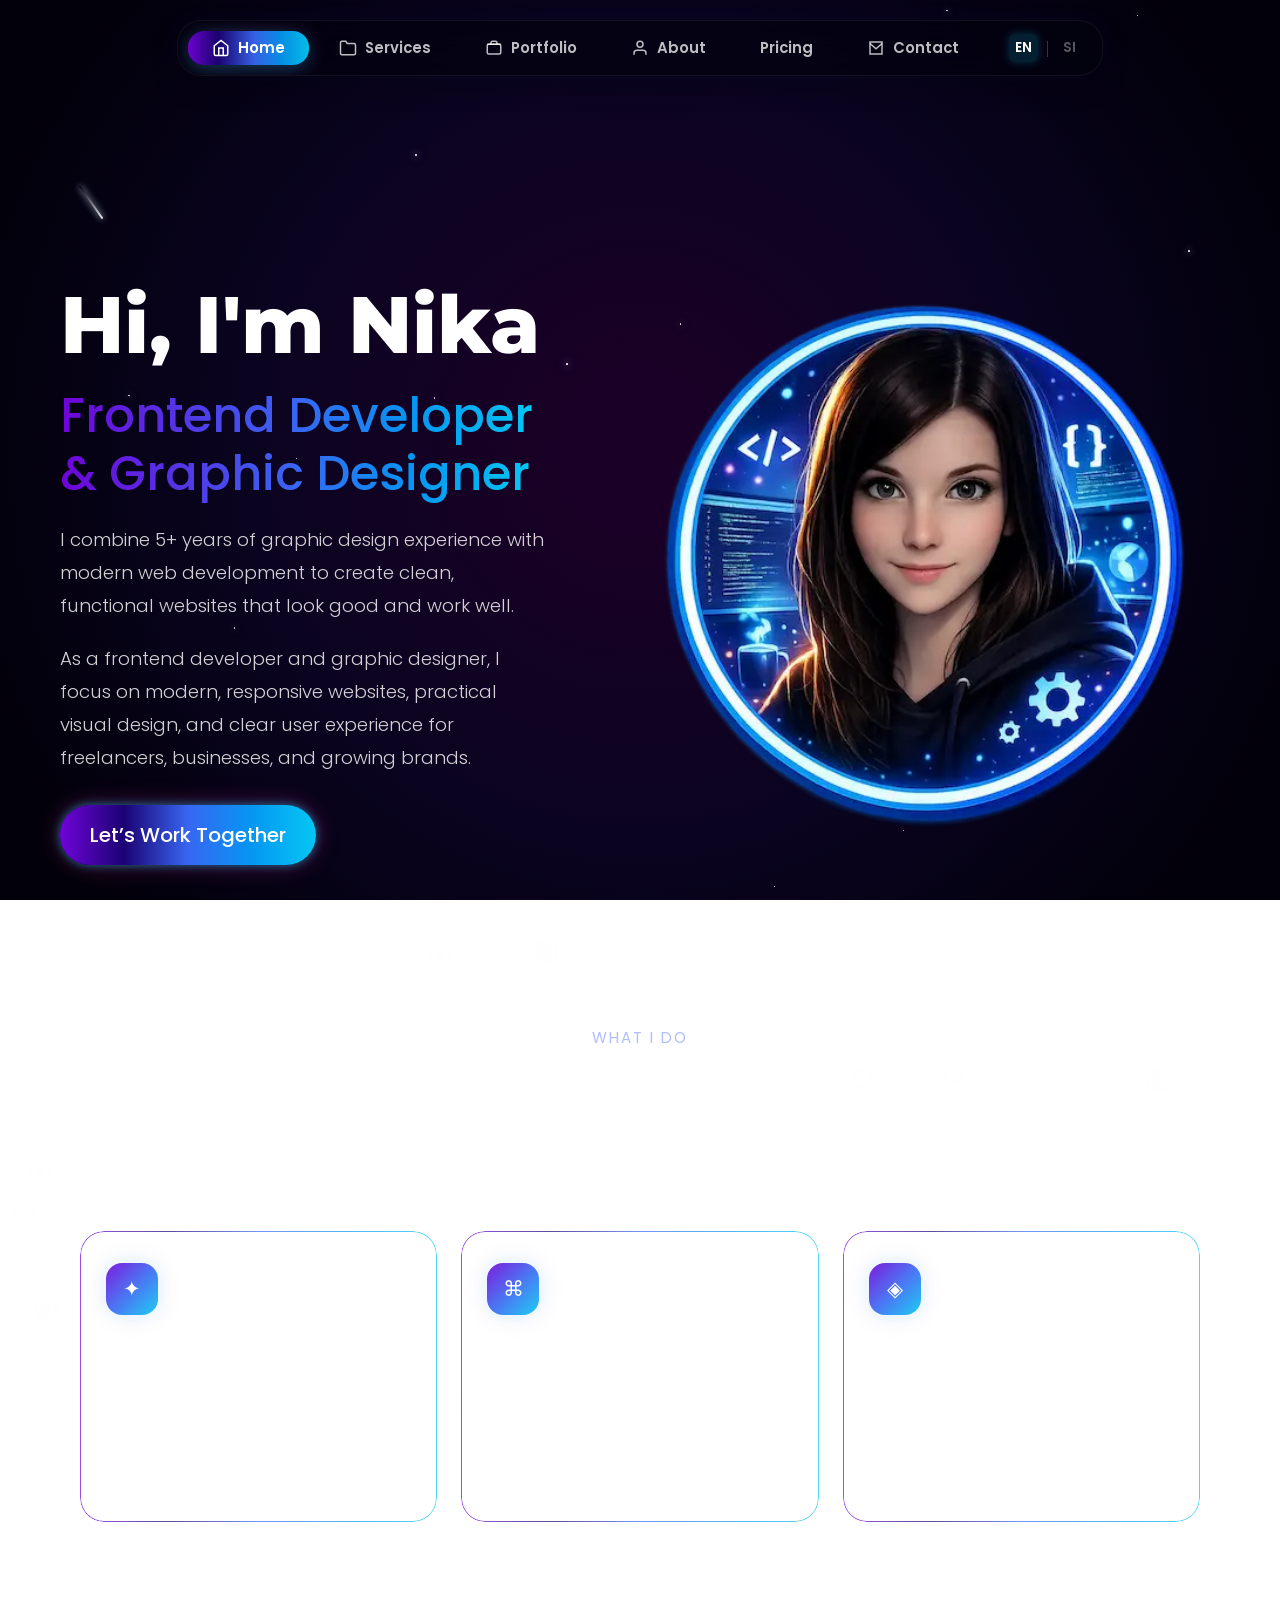
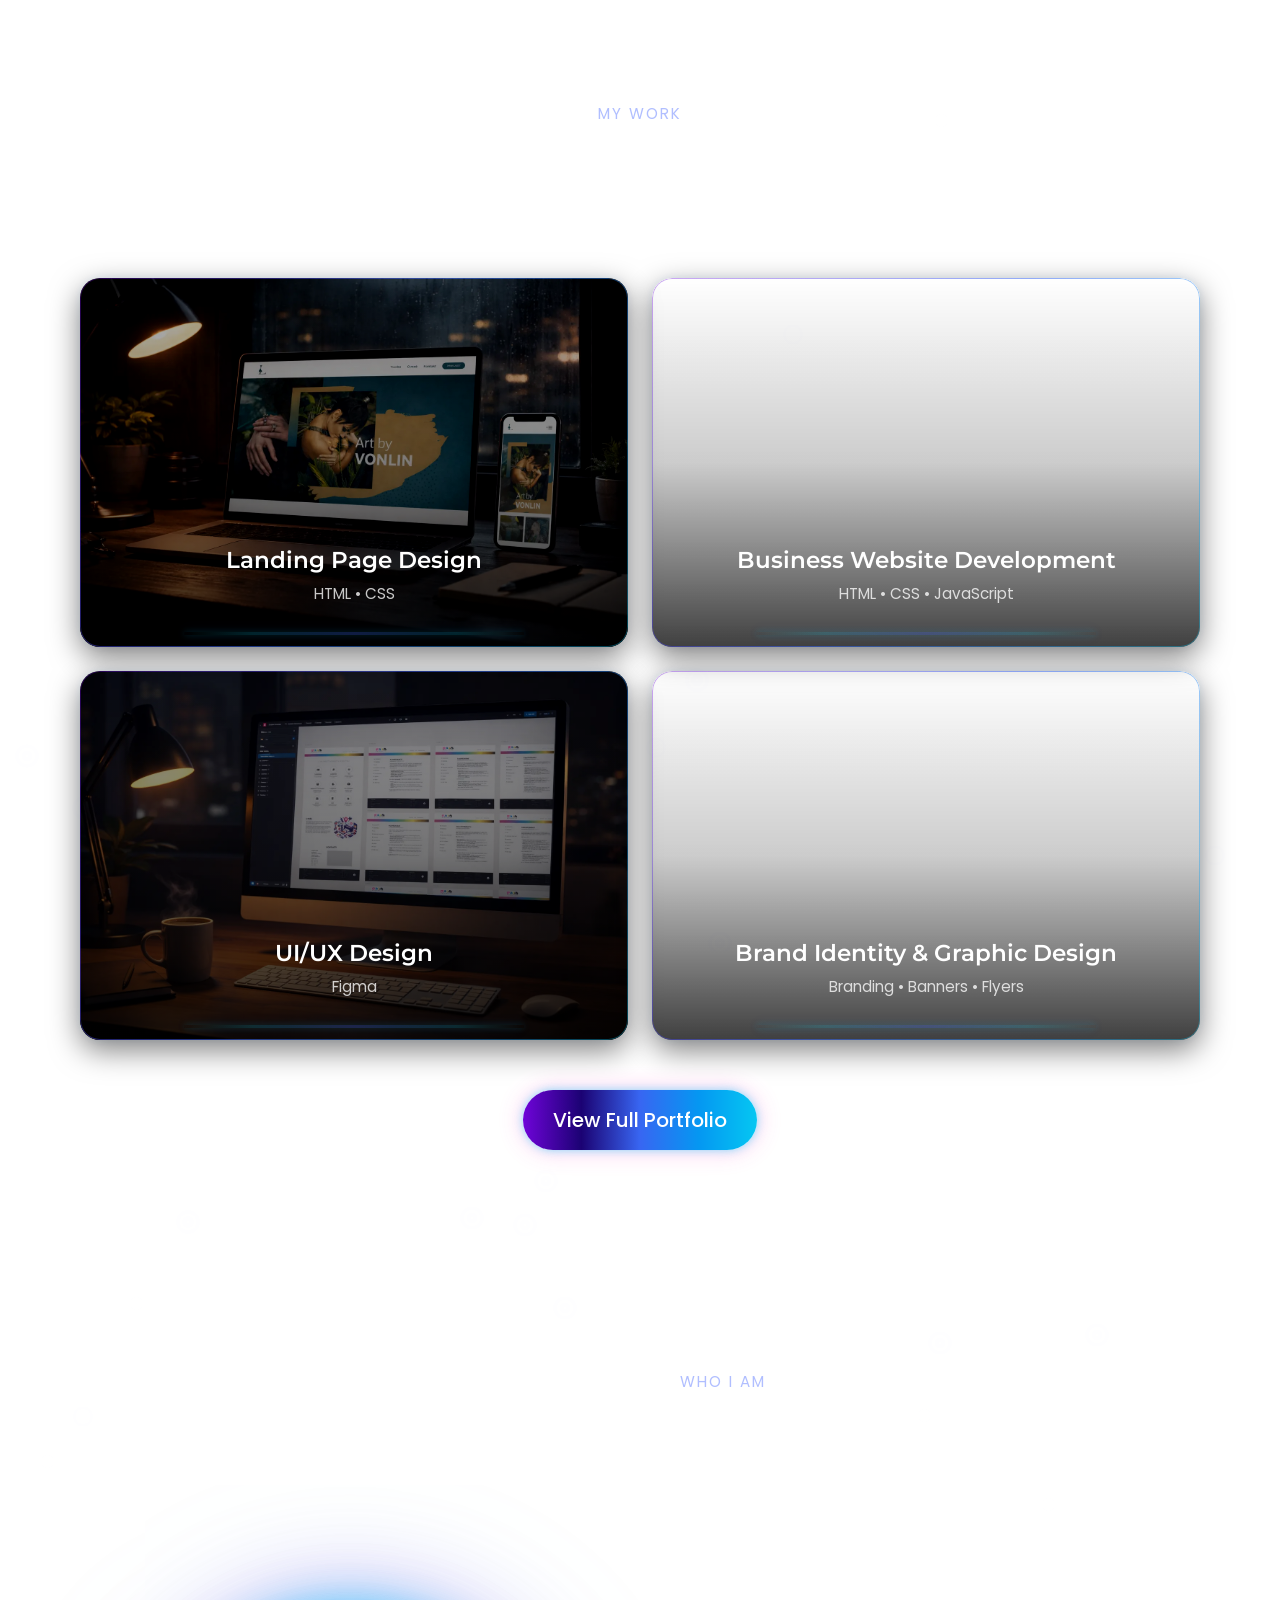
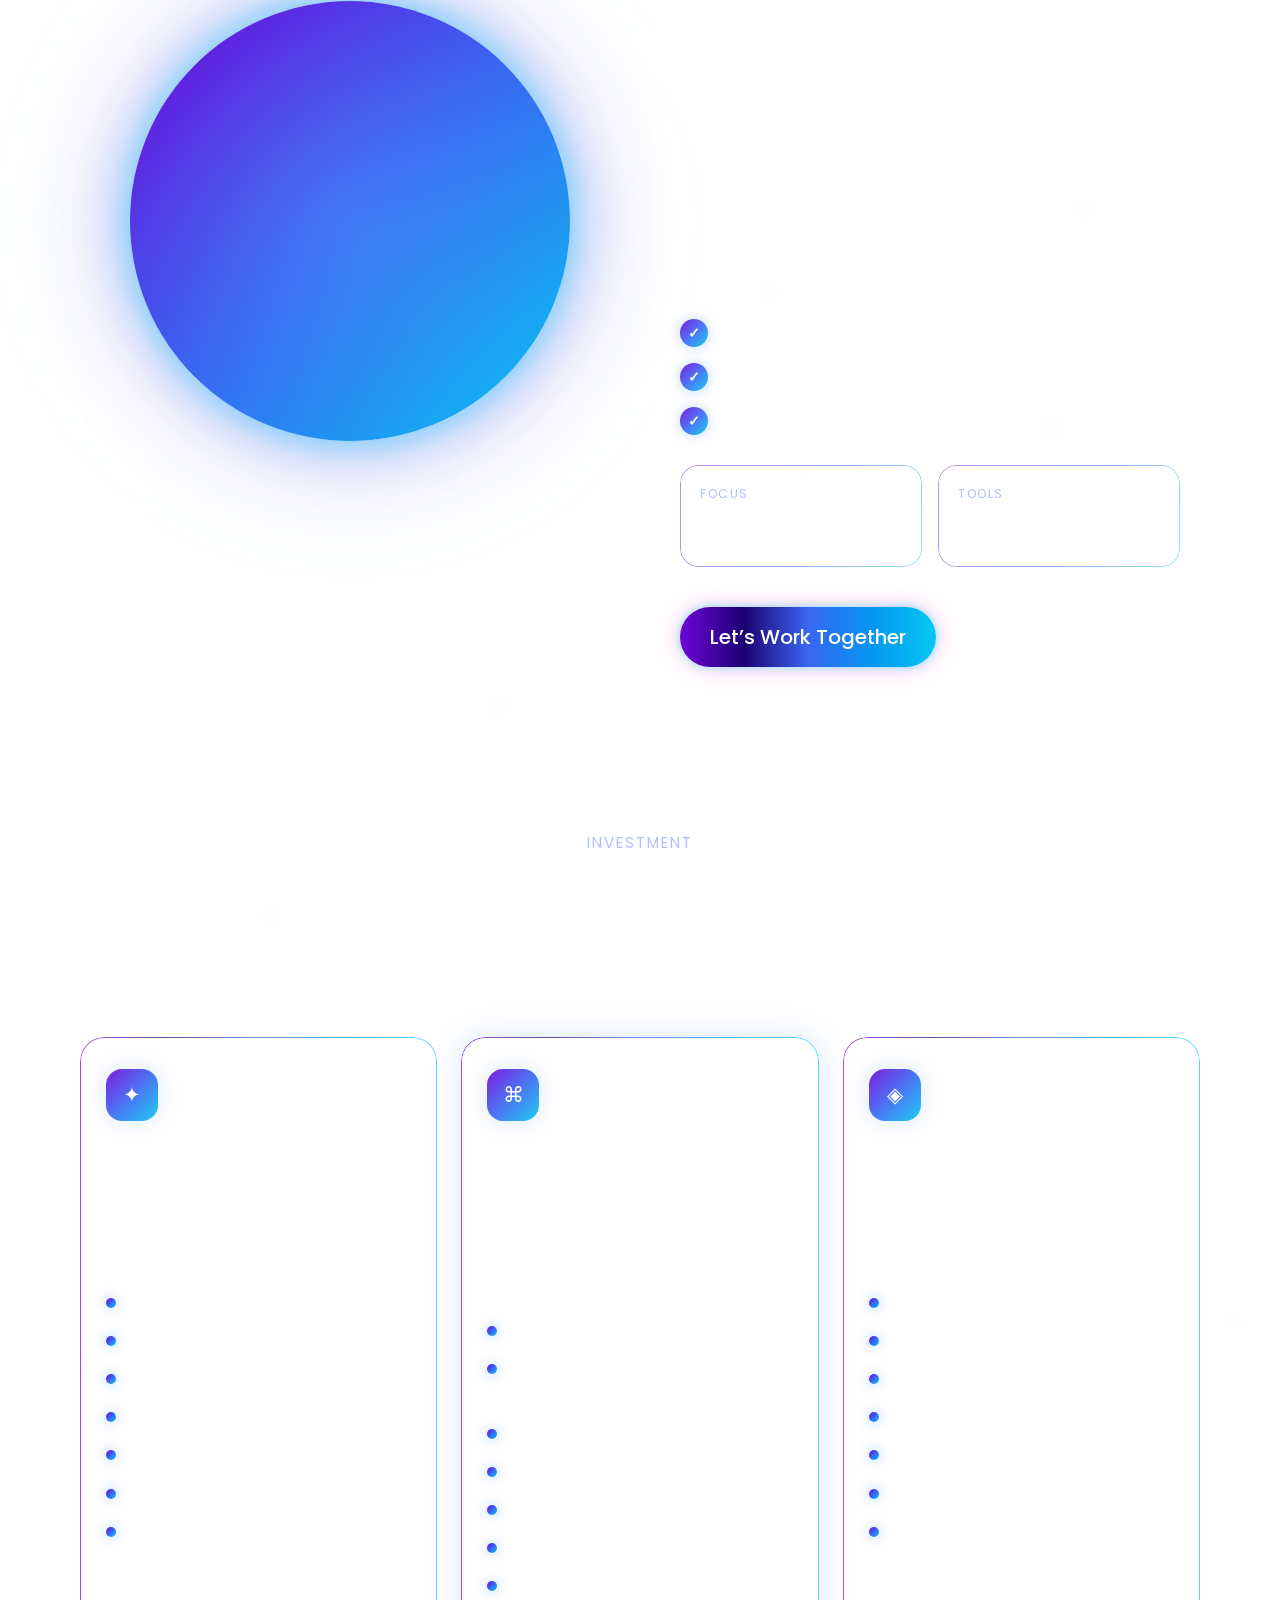
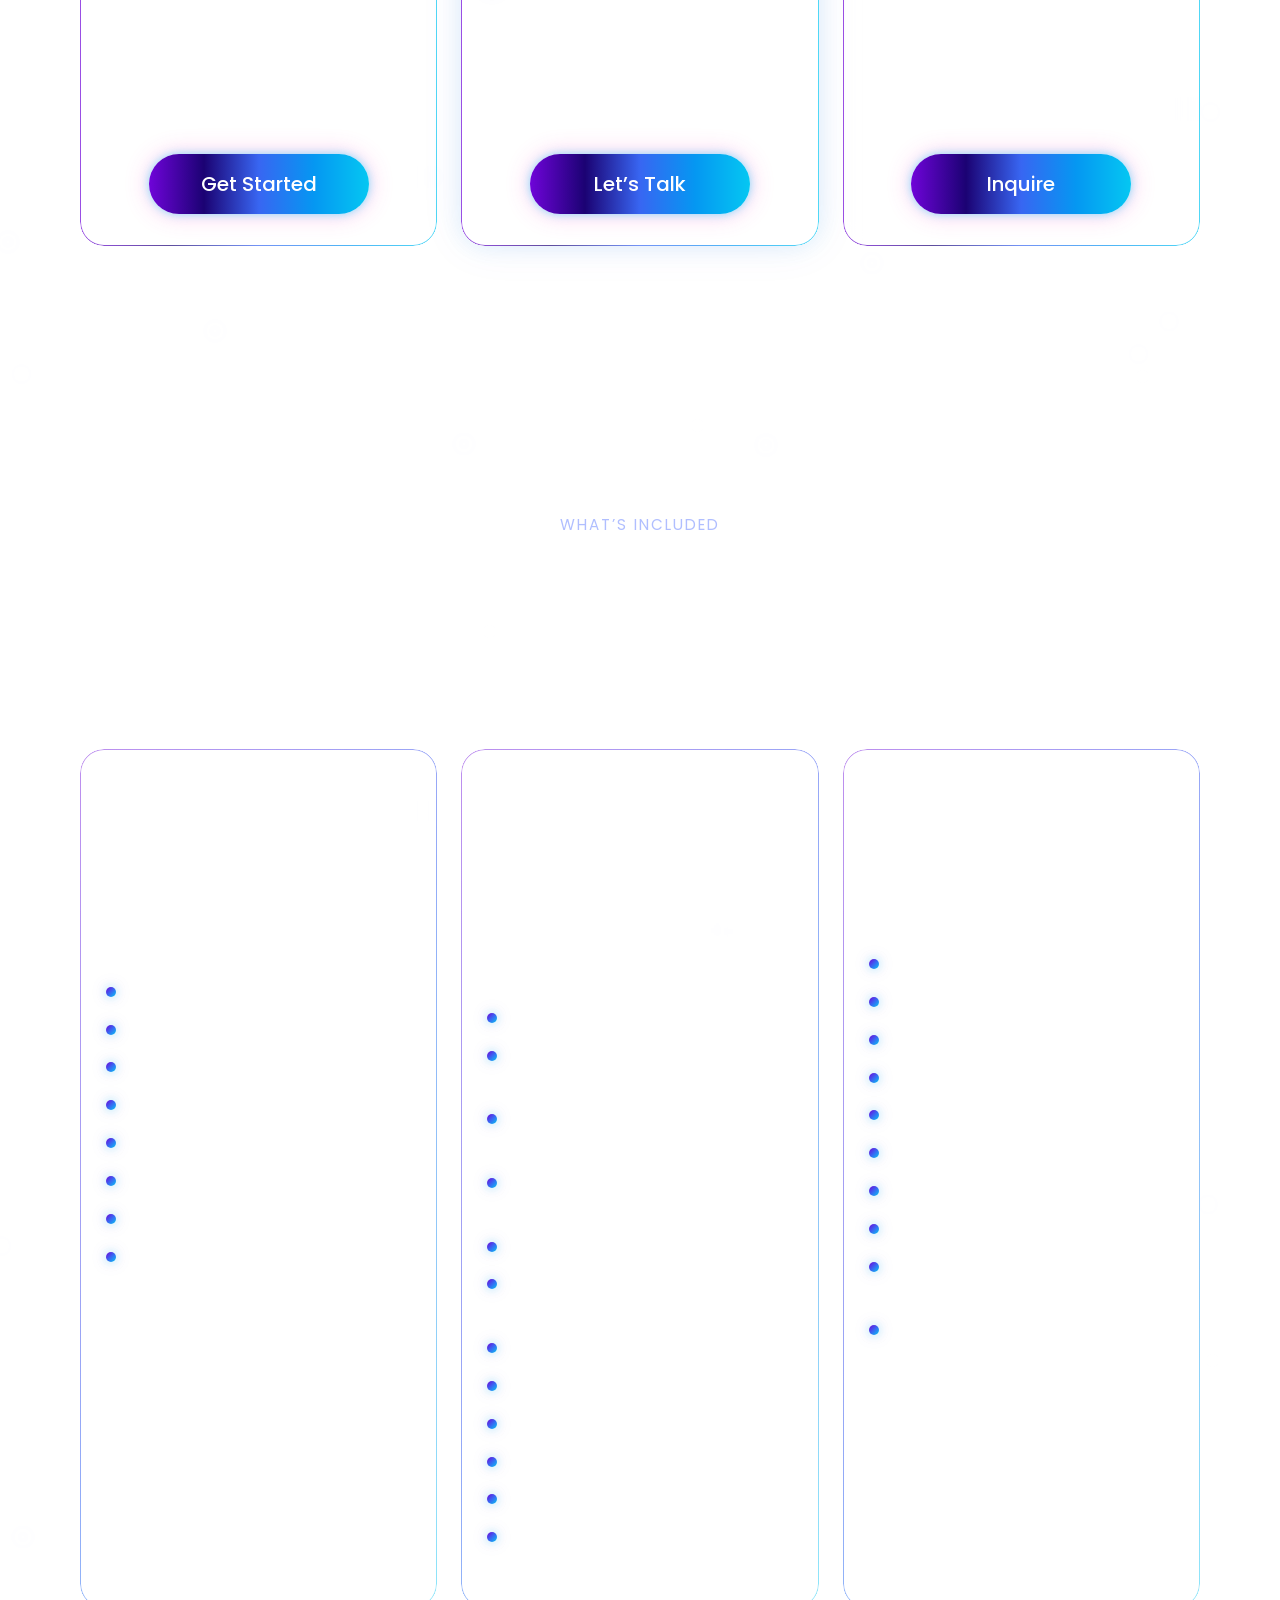
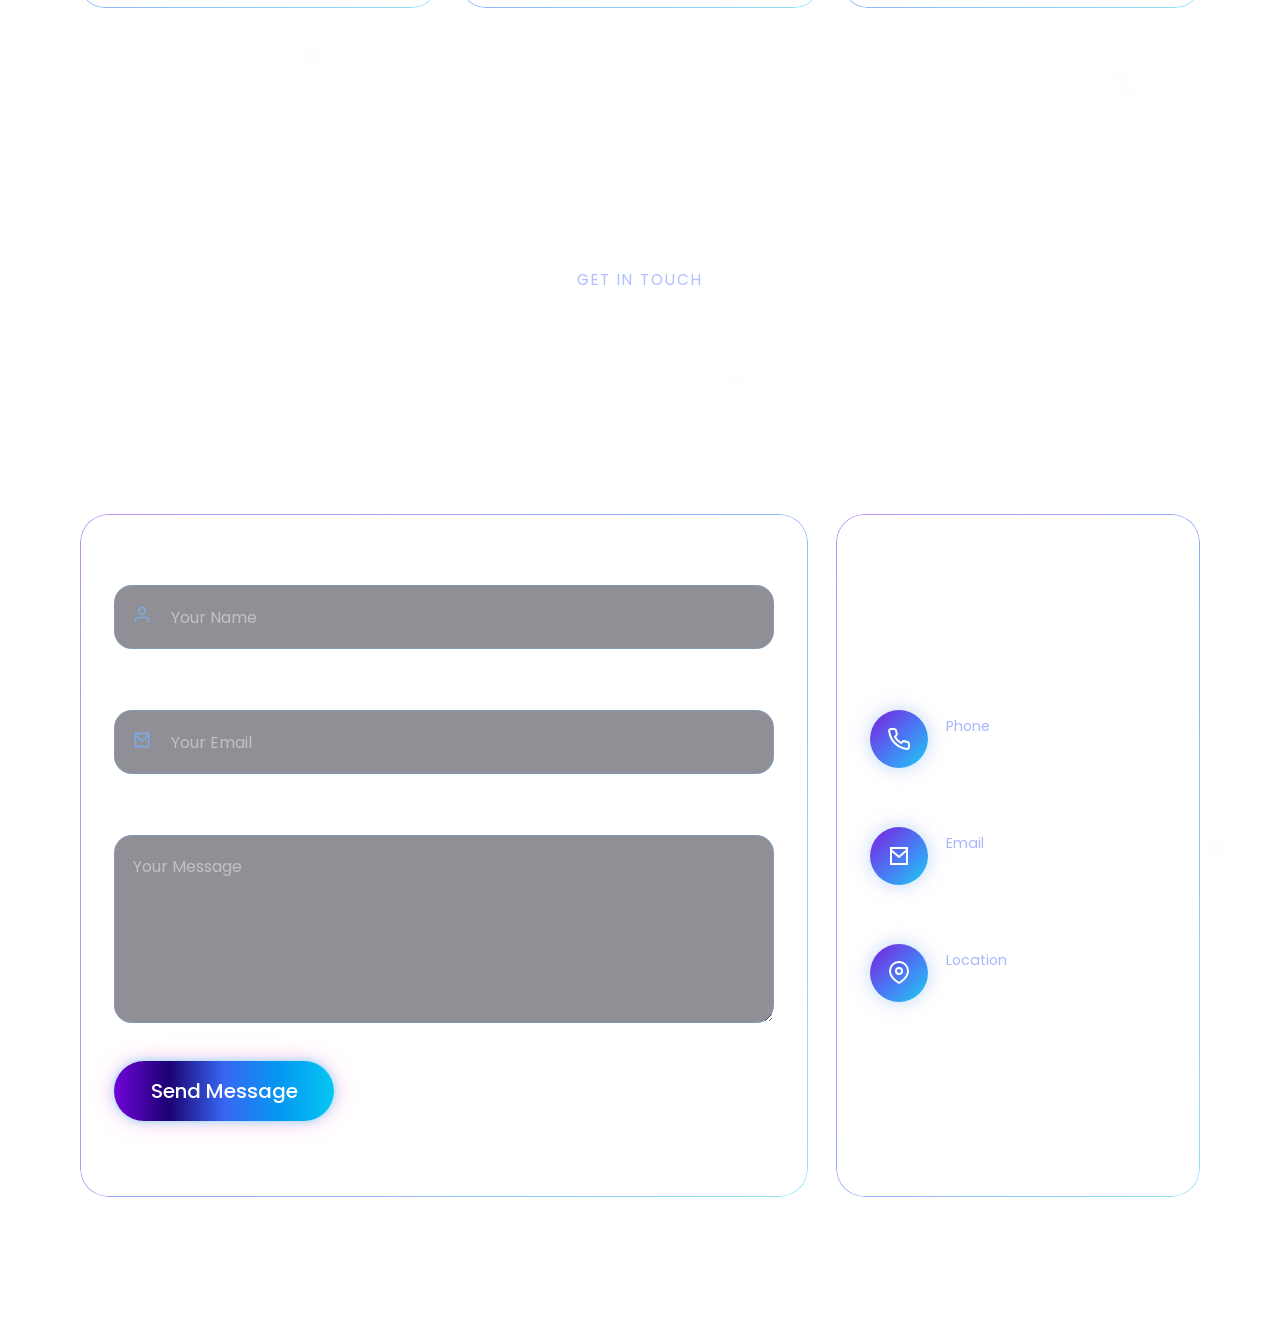
==== index.html @ 577ad85e "Add files via upload" ====
<!doctype html>
<html lang="en">
  <head>
    <meta charset="UTF-8" />
    <meta name="viewport" content="width=device-width, initial-scale=1.0" />
    <link rel="icon" href="obrazky/favicon.png" />
    <meta name="author" content="Nika" />

    <title>Nika | Frontend Developer & Graphic Designer</title>
    <meta
      name="description"
      content="Frontend developer and graphic designer creating modern, responsive websites, visual design, and practical branding for businesses, freelancers, and growing brands."
    />

    <link rel="stylesheet" href="styles.css" />
  </head>

  <body>
    <a class="skip-link" href="#main-content">Skip to main content</a>

    <div id="comets" aria-hidden="true"></div>

    <header>
      <nav class="navbar" aria-label="Main navigation">
        <div class="nav-indicator" aria-hidden="true"></div>

        <a class="nav-link active" href="#home">
          <svg
            class="nav-icon"
            viewBox="0 0 24 24"
            fill="none"
            stroke="currentColor"
            stroke-width="2"
            aria-hidden="true"
          >
            <path d="M3 9l9-7 9 7v11a2 2 0 0 1-2 2H5a2 2 0 0 1-2-2z" />
            <polyline points="9,22 9,12 15,12 15,22" />
          </svg>
          <span>Home</span>
        </a>

        <a class="nav-link" href="#services">
          <svg
            class="nav-icon"
            viewBox="0 0 24 24"
            fill="none"
            stroke="currentColor"
            stroke-width="2"
            aria-hidden="true"
          >
            <path
              d="M22 19a2 2 0 0 1-2 2H4a2 2 0 0 1-2-2V5a2 2 0 0 1 2-2h5l2 3h9a2 2 0 0 1 2 2z"
            />
          </svg>
          <span>Services</span>
        </a>

        <a class="nav-link" href="#portfolio">
          <svg
            class="nav-icon"
            viewBox="0 0 24 24"
            fill="none"
            stroke="currentColor"
            stroke-width="2"
            aria-hidden="true"
          >
            <path d="M3 7h18" />
            <path d="M8 7V5a2 2 0 0 1 2-2h4a2 2 0 0 1 2 2v2" />
            <rect x="3" y="7" width="18" height="13" rx="2" />
          </svg>
          <span>Portfolio</span>
        </a>

        <a class="nav-link" href="#about">
          <svg
            class="nav-icon"
            viewBox="0 0 24 24"
            fill="none"
            stroke="currentColor"
            stroke-width="2"
            aria-hidden="true"
          >
            <path d="M20 21v-2a4 4 0 0 0-4-4H8a4 4 0 0 0-4 4v2" />
            <circle cx="12" cy="7" r="4" />
          </svg>
          <span>About</span>
        </a>

        <a class="nav-link nav-link-textonly" href="#pricing">
          <span>Pricing</span>
        </a>

        <a class="nav-link" href="#contact">
          <svg
            class="nav-icon"
            viewBox="0 0 24 24"
            fill="none"
            stroke="currentColor"
            stroke-width="2"
            aria-hidden="true"
          >
            <path d="M4 4h16v16H4z" />
            <path d="M4 6l8 7 8-7" />
          </svg>
          <span>Contact</span>
        </a>

        <div class="lang-switch">
          <a href="index.html" class="lang active">EN</a>
          <span class="lang-divider">|</span>
          <a href="index-si.html" class="lang">SI</a>
        </div>
      </nav>
    </header>

    <main id="main-content">
      <section id="home">
        <div class="first">
          <p class="intro-text">Hi, I'm Nika</p>

          <h1 class="hero-title">
            Frontend Developer <br />
            & Graphic Designer
          </h1>

          <p class="whatido">
            I combine 5+ years of graphic design experience with modern web
            development to create clean, functional websites that look good and
            work well.
          </p>

          <p class="whatido">
            As a frontend developer and graphic designer, I focus on modern,
            responsive websites, practical visual design, and clear user
            experience for freelancers, businesses, and growing brands.
          </p>

          <a href="#contact" class="contact-btn">Let’s Work Together</a>
        </div>

        <div class="profile-pic">
          <img
            src="obrazky/profile.webp"
            alt="Portrait of Nika, frontend developer and graphic designer"
            width="400"
            height="400"
            decoding="async"
            loading="eager"
            fetchpriority="high"
          />
        </div>
      </section>

      <section
        id="services"
        class="services-section"
        aria-label="Services section"
      >
        <div class="section-heading">
          <p class="section-label">What I Do</p>
          <h2>Services</h2>
          <p class="section-text">
            I help businesses build a strong visual identity and create clean,
            effective websites that support their brand and growth.
          </p>
        </div>

        <div class="services-grid">
          <article class="service-card">
            <div class="service-icon" aria-hidden="true">✦</div>
            <h3>Web Design</h3>
            <p>
              Clean, modern website layouts focused on clarity, user experience,
              and real usability — not just visuals.
            </p>
          </article>

          <article class="service-card">
            <div class="service-icon" aria-hidden="true">⌘</div>
            <h3>Frontend Development</h3>
            <p>
              Responsive websites built with HTML, CSS, and growing JavaScript
              skills used to create more dynamic user experiences.
            </p>
          </article>

          <article class="service-card">
            <div class="service-icon" aria-hidden="true">◈</div>
            <h3>Graphic Design</h3>
            <p>
              Practical graphic design for real use — visuals that are clear,
              functional, and ready for both digital and print.
            </p>
          </article>
        </div>
      </section>

      <section
        id="portfolio"
        class="portfolio-section"
        aria-label="Portfolio section"
      >
        <div class="section-heading">
          <p class="section-label">My Work</p>
          <h2>Portfolio</h2>
          <p class="section-text">
            A selection of my work combining visual creativity with functional
            solutions.
          </p>
        </div>

        <div class="portfolio-grid">
          <article class="portfolio-card portfolio-card-light">
            <img
              src="obrazky/project1.webp"
              alt="Landing page design example"
              loading="lazy"
              decoding="async"
            />
            <div class="card-overlay">
              <h3>Landing Page Design</h3>
              <p>HTML • CSS</p>
              <div class="card-line" aria-hidden="true"></div>
            </div>
          </article>

          <article class="portfolio-card portfolio-card-light">
            <img
              src="obrazky/project2.webp"
              alt="Business website development example"
              loading="lazy"
              decoding="async"
            />
            <div class="card-overlay">
              <h3>Business Website Development</h3>
              <p>HTML • CSS • JavaScript</p>
              <div class="card-line" aria-hidden="true"></div>
            </div>
          </article>

          <article class="portfolio-card">
            <img
              src="obrazky/project3.webp"
              alt="UI UX design example in Figma"
              loading="lazy"
              decoding="async"
            />
            <div class="card-overlay">
              <h3>UI/UX Design</h3>
              <p>Figma</p>
              <div class="card-line" aria-hidden="true"></div>
            </div>
          </article>

          <article
            class="portfolio-card portfolio-card-light portfolio-card-graphic"
          >
            <img
              src="obrazky/project4.webp"
              alt="Brand identity and graphic design work"
              loading="lazy"
              decoding="async"
            />
            <div class="card-overlay">
              <h3>Brand Identity & Graphic Design</h3>
              <p>Branding • Banners • Flyers</p>
              <div class="card-line" aria-hidden="true"></div>
            </div>
          </article>
        </div>

        <div class="portfolio-button-wrap">
          <a href="portfolio.html" class="contact-btn">View Full Portfolio</a>
        </div>
      </section>

      <section id="about" class="about-section" aria-label="About section">
        <div class="about-grid">
          <div class="about-image-wrap">
            <div class="about-image-circle">
              <img
                src="obrazky/about-photo.webp"
                alt="Portrait of Nika"
                width="400"
                height="400"
                loading="lazy"
                decoding="async"
              />
            </div>
          </div>

          <div class="about-content">
            <p class="section-label">Who I Am</p>
            <h2>About Me</h2>

            <p class="about-text">
              I’m a graphic designer with real-world experience, now combining
              that background with frontend development. I’ve worked on a wide
              range of projects — from banners, brochures, and social media
              visuals to large-format designs like vehicle graphics,
              storefronts, and print materials.
            </p>

            <p class="about-text">
              My goal is to create modern, clean, and functional websites that
              not only look strong visually, but also support real business
              needs.
            </p>

            <p class="about-text">
              I focus on practical design, clear structure, responsive website
              layouts, and visual consistency across web and graphic work. That
              combination helps me create websites and design materials that are
              easier to understand, more professional, and more useful in
              everyday business use.
            </p>

            <div class="about-points">
              <div class="about-point">
                <span class="about-check" aria-hidden="true">✓</span>
                <p>Experience with print and large-format design</p>
              </div>

              <div class="about-point">
                <span class="about-check" aria-hidden="true">✓</span>
                <p>Design + frontend mindset</p>
              </div>

              <div class="about-point">
                <span class="about-check" aria-hidden="true">✓</span>
                <p>Continuous learning and real projects</p>
              </div>
            </div>

            <div class="about-info-grid">
              <div class="about-info-card">
                <span class="about-info-label">Focus</span>
                <strong>Graphic Design & Frontend Development</strong>
              </div>

              <div class="about-info-card">
                <span class="about-info-label">Tools</span>
                <strong>HTML • CSS • JavaScript • Figma • Adobe Suite</strong>
              </div>
            </div>

            <a href="#contact" class="contact-btn about-cta"
              >Let’s Work Together</a
            >
          </div>
        </div>
      </section>

      <section id="pricing" class="pricing-section" aria-label="Pricing section">
        <div class="section-heading">
          <p class="section-label">Investment</p>
          <h2>Pricing</h2>
          <p class="section-text">
            Clear starting packages for web and graphic design services. Every
            project is different, so the final price depends on the scope,
            content, and level of complexity.
          </p>
        </div>

        <div class="pricing-grid">
          <article class="pricing-card">
            <div class="pricing-icon" aria-hidden="true">✦</div>
            <h3>Starter Website</h3>
            <p class="pricing-intro">
              A simple and professional one-page website for freelancers,
              personal brands, and small businesses.
            </p>

            <ul class="pricing-list">
              <li>1 page website</li>
              <li>Custom modern layout</li>
              <li>Responsive mobile design</li>
              <li>Basic SEO setup</li>
              <li>Contact form integration</li>
              <li>Fast-loading structure</li>
              <li>Basic post-launch support</li>
            </ul>

            <div class="pricing-price">from 300 €</div>
            <p class="pricing-note">
              Ideal for portfolios, service pages, and simple business
              presentation websites.
            </p>

            <a href="#contact" class="contact-btn pricing-btn">Get Started</a>
          </article>

          <article class="pricing-card pricing-card-featured">
            <div class="pricing-icon" aria-hidden="true">⌘</div>
            <h3>Business Website</h3>
            <p class="pricing-intro">
              A more complete website solution for businesses that need stronger
              structure, more content, and a more polished online presence.
            </p>

            <ul class="pricing-list">
              <li>Multi-page website</li>
              <li>Custom design tailored to your brand</li>
              <li>Responsive mobile and tablet layout</li>
              <li>Contact form integration</li>
              <li>Basic SEO structure</li>
              <li>Clear content hierarchy</li>
              <li>Post-launch support</li>
            </ul>

            <div class="pricing-price">from 600 €</div>
            <p class="pricing-note">
              Best for growing businesses that need a more detailed and
              trustworthy website.
            </p>

            <a href="#contact" class="contact-btn pricing-btn">Let’s Talk</a>
          </article>

          <article class="pricing-card">
            <div class="pricing-icon" aria-hidden="true">◈</div>
            <h3>Graphic Design</h3>
            <p class="pricing-intro">
              Practical design work for digital and print use, created to
              support visibility, communication, and visual consistency.
            </p>

            <ul class="pricing-list">
              <li>Social media graphics</li>
              <li>Promotional banners</li>
              <li>Flyers and brochures</li>
              <li>Business cards</li>
              <li>Print-ready materials</li>
              <li>Large-format design</li>
              <li>Branded visual assets</li>
            </ul>

            <div class="pricing-price">from 30 €+</div>
            <p class="pricing-note">
              Final pricing depends on format, quantity, revisions, and project
              type.
            </p>

            <a href="#contact" class="contact-btn pricing-btn">Inquire</a>
          </article>
        </div>

        <div class="pricing-extra">
          <p class="section-text">
            All prices are starting prices and may vary depending on project
            scope, custom requirements, content preparation, and revision
            complexity. If you are not sure which package fits your project,
            send me a message and I will recommend the most suitable option.
          </p>
        </div>
      </section>

      <section
        class="pricing-details-section"
        aria-label="Pricing details section"
      >
        <div class="section-heading">
          <p class="section-label">What’s Included</p>
          <h2>Package Details</h2>
          <p class="section-text">
            Below is a more detailed overview of what is usually included in each
            package. Every project is different, so the final structure may vary
            depending on your goals, content, and required features.
          </p>
        </div>

        <div class="pricing-details-grid">
          <article class="pricing-details-card">
            <h3>Starter Website Includes</h3>
            <p class="pricing-details-text">
              The Starter Website package is designed for freelancers, personal
              brands, portfolios, and small businesses that need a clean and
              professional online presence.
            </p>
            <ul class="pricing-details-list">
              <li>One-page website structure</li>
              <li>Custom visual layout</li>
              <li>Responsive mobile design</li>
              <li>Basic typography and spacing setup</li>
              <li>Contact section or contact form</li>
              <li>Basic on-page SEO setup</li>
              <li>Fast and clean frontend structure</li>
              <li>Minor post-launch text adjustments</li>
            </ul>
          </article>

          <article class="pricing-details-card">
            <h3>Business Website Includes</h3>
            <p class="pricing-details-text">
              The Business Website package is a better fit for companies and
              growing brands that need more content, a clearer website
              structure, and a more complete online presentation.
            </p>
            <ul class="pricing-details-list">
              <li>Multi-page website setup</li>
              <li>Custom design matched to your brand</li>
              <li>Homepage and additional content pages</li>
              <li>Responsive layout for mobile and tablet</li>
              <li>Contact form integration</li>
              <li>Basic SEO structure and page hierarchy</li>
              <li>Clear content organization</li>
              <li>Consistent typography and spacing</li>
              <li>Service sections or service pages</li>
              <li>Portfolio, gallery, or reference section</li>
              <li>Basic social or contact links setup</li>
              <li>Minor post-launch support and adjustments</li>
            </ul>
          </article>

          <article class="pricing-details-card">
            <h3>Graphic Design Includes</h3>
            <p class="pricing-details-text">
              Graphic design services can cover both digital and print
              materials, depending on what your business or project needs most.
            </p>
            <ul class="pricing-details-list">
              <li>Social media graphics</li>
              <li>Advertising banners</li>
              <li>Flyers and brochures</li>
              <li>Business cards</li>
              <li>Print-ready file preparation</li>
              <li>Storefront graphics</li>
              <li>Vehicle graphics</li>
              <li>Large-format design materials</li>
              <li>Visual assets for campaigns and promotions</li>
              <li>Branded design support across formats</li>
            </ul>
          </article>
        </div>
      </section>

      <section
        id="contact"
        class="contact-section"
        aria-label="Contact section"
      >
        <div class="section-heading">
          <p class="section-label">Get In Touch</p>
          <h2>Let’s Work Together</h2>
          <p class="section-text contact-intro">
            Ready to bring your ideas to life? Send me a message and I will get
            back to you soon.
          </p>
          <p class="section-text contact-intro">
            If you need a modern website, frontend support, or practical graphic
            design for digital and print use, feel free to reach out.
          </p>
        </div>

        <div class="contact-grid">
          <div class="contact-form-card">
            <form
              id="contact-form"
              class="contact-form"
              action="https://formspree.io/f/xwvweled"
              method="POST"
            >
              <input
                type="hidden"
                name="_subject"
                value="New message from portfolio"
              />

              <div class="form-group">
                <label for="name">Your Name</label>
                <div class="input-wrap">
                  <span class="input-icon" aria-hidden="true">
                    <svg
                      viewBox="0 0 24 24"
                      fill="none"
                      stroke="currentColor"
                      stroke-width="2"
                    >
                      <path d="M20 21v-2a4 4 0 0 0-4-4H8a4 4 0 0 0-4 4v2" />
                      <circle cx="12" cy="7" r="4" />
                    </svg>
                  </span>
                  <input
                    type="text"
                    id="name"
                    name="name"
                    placeholder="Your Name"
                    autocomplete="name"
                    required
                  />
                </div>
              </div>

              <div class="form-group">
                <label for="email">Your Email</label>
                <div class="input-wrap">
                  <span class="input-icon" aria-hidden="true">
                    <svg
                      viewBox="0 0 24 24"
                      fill="none"
                      stroke="currentColor"
                      stroke-width="2"
                    >
                      <path d="M4 4h16v16H4z" />
                      <path d="M4 6l8 7 8-7" />
                    </svg>
                  </span>
                  <input
                    type="email"
                    id="email"
                    name="email"
                    placeholder="Your Email"
                    autocomplete="email"
                    required
                  />
                </div>
              </div>

              <div class="form-group">
                <label for="message">Your Message</label>
                <div class="input-wrap textarea-wrap">
                  <textarea
                    id="message"
                    name="message"
                    placeholder="Your Message"
                    rows="6"
                    required
                  ></textarea>
                </div>
              </div>

              <button type="submit" class="contact-btn">Send Message</button>

              <p id="form-status" class="form-status" aria-live="polite"></p>
            </form>
          </div>

          <div class="contact-info-card">
            <div class="contact-info-item">
              <div class="contact-info-icon" aria-hidden="true">
                <svg
                  viewBox="0 0 24 24"
                  fill="none"
                  stroke="currentColor"
                  stroke-width="2"
                >
                  <path
                    d="M22 16.92v3a2 2 0 0 1-2.18 2 19.8 19.8 0 0 1-8.63-3.07 19.5 19.5 0 0 1-6-6A19.8 19.8 0 0 1 2.12 4.18 2 2 0 0 1 4.11 2h3a2 2 0 0 1 2 1.72c.12.9.33 1.77.63 2.61a2 2 0 0 1-.45 2.11L8 9.91a16 16 0 0 0 6.09 6.09l1.47-1.29a2 2 0 0 1 2.11-.45c.84.3 1.71.51 2.61.63A2 2 0 0 1 22 16.92z"
                  />
                </svg>
              </div>
              <div class="contact-info-text">
                <span>Phone</span>
                <strong><a href="tel:+38651470341">+386 51 470 341</a></strong>
              </div>
            </div>

            <div class="contact-info-item">
              <div class="contact-info-icon" aria-hidden="true">
                <svg
                  viewBox="0 0 24 24"
                  fill="none"
                  stroke="currentColor"
                  stroke-width="2"
                >
                  <path d="M4 4h16v16H4z" />
                  <path d="M4 6l8 7 8-7" />
                </svg>
              </div>
              <div class="contact-info-text">
                <span>Email</span>
                <strong><a href="mailto:nikadev@gmail.com">nikadev@gmail.com</a></strong>
              </div>
            </div>

            <div class="contact-info-item">
              <div class="contact-info-icon" aria-hidden="true">
                <svg
                  viewBox="0 0 24 24"
                  fill="none"
                  stroke="currentColor"
                  stroke-width="2"
                >
                  <path d="M21 10c0 7-9 12-9 12s-9-5-9-12a9 9 0 1 1 18 0z" />
                  <circle cx="12" cy="10" r="3" />
                </svg>
              </div>
              <div class="contact-info-text">
                <span>Location</span>
                <strong>Slovenia</strong>
              </div>
            </div>
          </div>
        </div>
      </section>
    </main>

    <button id="scrollToTop" class="scroll-to-top" aria-label="Scroll to top">
      <svg
        viewBox="0 0 24 24"
        fill="none"
        stroke="currentColor"
        stroke-width="3"
        aria-hidden="true"
      >
        <path d="M12 19V5" />
        <path d="M5 12l7-7 7 7" />
      </svg>
    </button>

    <script src="script.js"></script>
  </body>
</html>
---- styles.css ----
@import url(https://fonts.googleapis.com/css?family=Poppins:100,200,300,400,500,600,700,800,900);
@import url(https://fonts.googleapis.com/css?family=Montserrat:100,200,300,400,500,600,700,800,900);

* {
  margin: 0;
  padding: 0;
  box-sizing: border-box;
}

html {
  scroll-padding-top: 110px;
}

section {
  scroll-margin-top: 120px;
}

@media (prefers-reduced-motion: no-preference) {
  html {
    scroll-behavior: smooth;
  }
}

body {
  min-height: 100vh;
  overflow-x: hidden;
  position: relative;
}

body::before {
  content: "";
  position: fixed;
  inset: 0;
  background: radial-gradient(
    circle at center,
    #1a0026 10%,
    #0a0420 50%,
    #02000a 90%
  );
  z-index: -1;
}

.skip-link {
  position: absolute;
  top: -50px;
  left: 20px;
  z-index: 2000;
  padding: 12px 18px;
  background: #05c7f2;
  color: #000;
  font-family: "Poppins", sans-serif;
  font-weight: 600;
  text-decoration: none;
  border-radius: 12px;
}

.skip-link:focus {
  top: 20px;
}

.star {
  position: absolute;
  background: rgba(255, 255, 255, 0.9);
  border-radius: 50%;
  box-shadow:
    0 0 6px rgba(255, 255, 255, 0.9),
    0 0 12px rgba(128, 0, 255, 0.6),
    0 0 20px rgba(255, 0, 255, 0.4);
  animation: twinkle 4s infinite alternate ease-in-out;
  z-index: 0;
  pointer-events: none;
}

#comets {
  position: fixed;
  inset: 0;
  pointer-events: none;
  overflow: hidden;
  z-index: 1;
}

.comet {
  position: absolute;
  width: 2px;
  border-radius: 999px;
  opacity: 0.9;
  background: linear-gradient(
    to bottom,
    rgba(255, 255, 255, 1),
    rgba(255, 255, 255, 0)
  );
  box-shadow:
    0 0 6px rgba(255, 255, 255, 0.9),
    0 0 12px rgba(15, 211, 255, 0.3);
  transform: rotate(145deg);
  pointer-events: none;
}

header,
#home,
.services-section,
.portfolio-section,
.about-section,
.pricing-section,
.pricing-details-section,
.contact-section,
.portfolio-page,
.portfolio-hero,
.portfolio-slider-section {
  position: relative;
  z-index: 2;
}

@keyframes twinkle {
  0% {
    opacity: 0.3;
    transform: scale(0.8);
  }
  100% {
    opacity: 1;
    transform: scale(1.2);
  }
}

@keyframes float {
  0% {
    transform: translateY(0px);
  }
  50% {
    transform: translateY(-10px);
  }
  100% {
    transform: translateY(0px);
  }
}

header {
  position: sticky;
  top: 20px;
  z-index: 1000;
  display: flex;
  justify-content: center;
  padding: 0 20px;
}

.navbar {
  display: flex;
  gap: 6px;
  padding: 10px;
  background: rgba(3, 3, 12, 0.52);
  border: 1px solid rgba(255, 255, 255, 0.06);
  border-radius: 24px;
  position: relative;
  backdrop-filter: blur(16px);
  -webkit-backdrop-filter: blur(16px);
  box-shadow:
    0 10px 26px rgba(0, 0, 0, 0.28),
    0 0 24px rgba(56, 102, 242, 0.06);
  overflow-x: auto;
  scrollbar-width: none;
}

.navbar::-webkit-scrollbar {
  display: none;
}

.nav-indicator {
  position: absolute;
  top: 10px;
  left: 10px;
  width: 120px;
  height: calc(100% - 20px);
  background: linear-gradient(
    90deg,
    rgba(111, 4, 217, 0.95) 0%,
    rgba(27, 2, 115, 0.95) 25%,
    rgba(56, 102, 242, 0.95) 55%,
    rgba(5, 151, 242, 0.95) 78%,
    rgba(5, 199, 242, 0.95) 100%
  );
  border-radius: 16px;
  transition:
    left 0.4s ease,
    width 0.4s ease;
  box-shadow:
    0 4px 18px rgba(15, 211, 255, 0.25),
    0 0 28px rgba(252, 70, 194, 0.12);
  z-index: 1;
  pointer-events: none;
}

.nav-link {
  min-width: 104px;
  padding: 6px 24px;
  border-radius: 50px;
  color: rgba(255, 255, 255, 0.74);
  text-decoration: none;
  font-family: "Poppins", sans-serif;
  font-size: 0.93rem;
  font-weight: 600;
  display: flex;
  align-items: center;
  justify-content: center;
  gap: 8px;
  white-space: nowrap;
  position: relative;
  z-index: 2;
  transition:
    color 0.3s ease,
    background 0.3s ease,
    opacity 0.3s ease;
}

.nav-link:hover {
  color: #fff;
  background: rgba(255, 255, 255, 0.035);
}

.nav-link.active {
  color: #fff;
}

.nav-link-textonly {
  min-width: 96px;
}

.nav-icon {
  width: 18px;
  height: 18px;
  flex-shrink: 0;
  transition: transform 0.2s ease;
}

.nav-link:hover .nav-icon {
  transform: scale(1.08);
}

#home {
  display: flex;
  justify-content: center;
  align-items: center;
  gap: 70px;
  padding: 110px 60px 0;
  max-width: 1400px;
  margin: 0 auto;
  min-height: 100vh;
}

.first {
  transform: translateY(-40px);
}

.intro-text {
  font-family: "Montserrat", sans-serif;
  color: #fff;
  text-align: left;
  font-size: 5rem;
  font-weight: 800;
  line-height: 1.05;
  margin: 0;
}

.hero-title {
  display: inline-block;
  margin: 0;
  margin-top: 20px;
  font-family: "Poppins", sans-serif;
  text-align: left;
  font-size: 3rem;
  font-weight: 500;
  line-height: 1.2;
  background: linear-gradient(
    90deg,
    rgba(111, 4, 217, 1) 0%,
    rgba(56, 102, 242, 1) 50%,
    rgba(5, 151, 242, 1) 75%,
    rgba(5, 199, 242, 1) 100%
  );
  -webkit-background-clip: text;
  background-clip: text;
  -webkit-text-fill-color: transparent;
  color: transparent;
}

.whatido {
  font-family: "Poppins", sans-serif;
  text-align: left;
  margin-top: 20px;
  font-size: 1.15rem;
  font-weight: 300;
  color: rgba(255, 255, 255, 0.82);
  max-width: 620px;
  line-height: 1.8;
}

.profile-pic {
  width: 600px;
  flex-shrink: 0;
}

.profile-pic img {
  width: 100%;
  height: auto;
  display: block;
  animation: float 7s ease-in-out infinite;
}

.contact-btn {
  display: inline-block;
  margin-top: 30px;
  padding: 15px 30px;
  min-width: 220px;
  max-width: 100%;
  font-family: "Poppins", sans-serif;
  font-size: 1.25rem;
  font-weight: 500;
  color: #fff;
  text-decoration: none;
  text-align: center;
  background: linear-gradient(
    90deg,
    rgba(111, 4, 217, 1) 0%,
    rgba(27, 2, 115, 1) 25%,
    rgba(56, 102, 242, 1) 50%,
    rgba(5, 151, 242, 1) 75%,
    rgba(5, 199, 242, 1) 100%
  );
  border: none;
  border-radius: 30px;
  cursor: pointer;
  transition:
    transform 0.3s ease,
    box-shadow 0.3s ease;
  box-shadow:
    0 0 10px rgba(15, 211, 255, 0.5),
    0 0 25px rgba(252, 70, 194, 0.3);
  position: relative;
  overflow: hidden;
}

.contact-btn:hover {
  transform: translateY(-3px) scale(1.03);
  box-shadow:
    0 0 20px rgba(15, 211, 255, 0.8),
    0 0 40px rgba(252, 70, 194, 0.6);
}

.contact-btn::before {
  content: "";
  position: absolute;
  top: 0;
  left: -100%;
  width: 100%;
  height: 100%;
  background: linear-gradient(
    120deg,
    transparent,
    rgba(255, 255, 255, 0.35),
    transparent
  );
  transition: left 0.6s ease;
}

.contact-btn:hover::before {
  left: 100%;
}

.services-section {
  max-width: 1200px;
  margin: -40px auto 0;
  padding: 0 40px 100px;
}

.section-heading {
  text-align: center;
  max-width: 760px;
  margin: 0 auto 40px;
}

.section-label {
  font-family: "Poppins", sans-serif;
  font-size: 0.95rem;
  letter-spacing: 2px;
  text-transform: uppercase;
  color: rgba(142, 162, 255, 0.7);
  margin-bottom: 12px;
}

.section-heading h2 {
  font-family: "Montserrat", sans-serif;
  font-size: 2.8rem;
  color: #fff;
  margin-bottom: 16px;
}

.section-text {
  font-family: "Poppins", sans-serif;
  font-size: 1.05rem;
  font-weight: 300;
  line-height: 1.8;
  color: rgba(255, 255, 255, 0.75);
}

.services-grid {
  display: grid;
  grid-template-columns: repeat(3, 1fr);
  gap: 24px;
}

.service-card {
  position: relative;
  background: rgba(255, 255, 255, 0.04);
  border-radius: 24px;
  padding: 32px 26px;
  min-height: 260px;
  backdrop-filter: blur(10px);
  -webkit-backdrop-filter: blur(10px);
  transition:
    transform 0.3s ease,
    box-shadow 0.3s ease;
  overflow: hidden;
}

.service-card::before {
  content: "";
  position: absolute;
  inset: 0;
  padding: 1px;
  border-radius: 24px;
  background: linear-gradient(
    90deg,
    rgba(111, 4, 217, 0.7) 0%,
    rgba(27, 2, 115, 0.7) 25%,
    rgba(56, 102, 242, 0.7) 50%,
    rgba(5, 151, 242, 0.7) 75%,
    rgba(5, 199, 242, 0.7) 100%
  );
  -webkit-mask:
    linear-gradient(#fff 0 0) content-box,
    linear-gradient(#fff 0 0);
  -webkit-mask-composite: xor;
  mask-composite: exclude;
  pointer-events: none;
}

.service-card:hover {
  transform: translateY(-6px) scale(1.02);
  box-shadow:
    0 10px 30px rgba(6, 133, 255, 0.12),
    0 0 20px rgba(15, 211, 255, 0.08);
}

.service-icon {
  width: 52px;
  height: 52px;
  margin-bottom: 22px;
  border-radius: 16px;
  display: flex;
  align-items: center;
  justify-content: center;
  font-size: 1.3rem;
  color: #fff;
  background: linear-gradient(
    135deg,
    rgba(111, 4, 217, 0.9),
    rgba(56, 102, 242, 0.9),
    rgba(5, 199, 242, 0.9)
  );
  box-shadow:
    0 0 18px rgba(15, 211, 255, 0.18),
    0 0 30px rgba(252, 70, 194, 0.08);
}

.service-card h3 {
  font-family: "Montserrat", sans-serif;
  font-size: 1.35rem;
  color: #fff;
  margin-bottom: 14px;
}

.service-card p {
  font-family: "Poppins", sans-serif;
  font-size: 0.98rem;
  color: rgba(255, 255, 255, 0.75);
  line-height: 1.8;
  font-weight: 300;
}

.portfolio-section {
  max-width: 1200px;
  margin: 0 auto;
  padding: 80px 40px;
}

.portfolio-grid {
  display: grid;
  grid-template-columns: repeat(2, 1fr);
  gap: 24px;
}

.portfolio-card {
  position: relative;
  border-radius: 20px;
  overflow: hidden;
  min-height: 280px;
  background: rgba(255, 255, 255, 0.03);
  box-shadow:
    0 10px 30px rgba(0, 0, 0, 0.5),
    0 0 10px rgba(5, 151, 242, 0.08);
  transition:
    transform 0.4s ease,
    box-shadow 0.4s ease;
}

.portfolio-card img {
  width: 100%;
  height: 100%;
  object-fit: cover;
  filter: brightness(0.6) contrast(1.05);
  transition:
    transform 0.4s ease,
    filter 0.4s ease;
}

.portfolio-card-light img {
  filter: brightness(0.68) contrast(1.08);
}

.portfolio-card-graphic img {
  filter: brightness(0.65) contrast(1.08);
}

.card-overlay {
  position: absolute;
  inset: 0;
  display: flex;
  flex-direction: column;
  justify-content: flex-end;
  align-items: center;
  text-align: center;
  color: #fff;
  padding: 24px 24px 26px;
  z-index: 2;
  background: linear-gradient(
    to top,
    rgba(0, 0, 0, 0.75),
    rgba(0, 0, 0, 0.2),
    transparent
  );
  transition: background 0.4s ease;
}

.card-overlay h3 {
  font-family: "Montserrat", sans-serif;
  font-size: 1.45rem;
  font-weight: 600;
  margin-bottom: 8px;
}

.card-overlay p {
  font-family: "Poppins", sans-serif;
  font-size: 0.95rem;
  color: rgba(255, 255, 255, 0.78);
  margin-bottom: 16px;
}

.portfolio-card:hover {
  transform: translateY(-10px) scale(1.02);
  box-shadow:
    0 20px 50px rgba(5, 151, 242, 0.25),
    0 0 40px rgba(111, 4, 217, 0.2);
}

.portfolio-card:hover img {
  filter: brightness(0.95) contrast(1.1);
  transform: scale(1.05);
}

.portfolio-card-light:hover img {
  filter: brightness(0.8) contrast(1.1);
}

.portfolio-card-graphic:hover img {
  filter: brightness(0.76) contrast(1.12);
}

.portfolio-card:hover .card-overlay {
  background: linear-gradient(
    to top,
    rgba(0, 0, 0, 0.4),
    rgba(0, 0, 0, 0.1),
    transparent
  );
}

.portfolio-card::before {
  content: "";
  position: absolute;
  inset: 0;
  border-radius: 20px;
  padding: 1px;
  background: linear-gradient(
    120deg,
    rgba(111, 4, 217, 0.35),
    rgba(56, 102, 242, 0.55),
    rgba(5, 199, 242, 0.35)
  );
  -webkit-mask:
    linear-gradient(#fff 0 0) content-box,
    linear-gradient(#fff 0 0);
  -webkit-mask-composite: xor;
  mask-composite: exclude;
  pointer-events: none;
  z-index: 3;
}

.card-line {
  position: absolute;
  left: 50%;
  bottom: 12px;
  transform: translateX(-50%);
  width: 62%;
  height: 3px;
  border-radius: 999px;
  overflow: hidden;
  background: linear-gradient(
    90deg,
    transparent 0%,
    rgba(5, 199, 242, 0.18) 20%,
    rgba(56, 102, 242, 0.28) 50%,
    rgba(5, 199, 242, 0.18) 80%,
    transparent 100%
  );
  box-shadow:
    0 0 6px rgba(5, 199, 242, 0.2),
    0 0 14px rgba(56, 102, 242, 0.12);
  z-index: 4;
}

.card-line::before {
  content: "";
  position: absolute;
  top: 0;
  left: -30%;
  width: 28%;
  height: 100%;
  border-radius: 999px;
  background: linear-gradient(
    90deg,
    transparent,
    rgba(255, 255, 255, 0.95),
    #7defff,
    #05c7f2,
    transparent
  );
  box-shadow:
    0 0 10px rgba(5, 199, 242, 0.8),
    0 0 20px rgba(56, 102, 242, 0.45);
  transition: transform 0.8s cubic-bezier(0.4, 0, 0.2, 1);
}

.portfolio-card:hover .card-line::before {
  transform: translateX(360%);
}

.portfolio-card::after {
  content: "";
  position: absolute;
  bottom: -20px;
  left: 50%;
  transform: translateX(-50%);
  width: 60%;
  height: 40px;
  background: radial-gradient(ellipse, rgba(5, 151, 242, 0.25), transparent);
  opacity: 0;
  transition: opacity 0.4s ease;
}

.portfolio-card:hover::after {
  opacity: 1;
}

.about-section {
  max-width: 1200px;
  margin: 0 auto;
  padding: 140px 40px 120px;
}

.about-grid {
  display: grid;
  grid-template-columns: 1fr 1fr;
  gap: 60px;
  align-items: center;
}

.about-image-wrap {
  display: flex;
  justify-content: flex-end;
  align-items: center;
}

.about-image-circle {
  position: relative;
  width: 440px;
  height: 440px;
  border-radius: 50%;
  padding: 6px;
  background: linear-gradient(
    135deg,
    rgba(111, 4, 217, 1),
    rgba(56, 102, 242, 1),
    rgba(5, 199, 242, 1)
  );
  box-shadow:
    0 0 40px rgba(15, 211, 255, 0.6),
    0 0 100px rgba(111, 4, 217, 0.35),
    0 0 160px rgba(5, 199, 242, 0.15);
  transition: box-shadow 0.3s ease;
  transform: translateX(-40px);
}

.about-image-circle img {
  width: 100%;
  height: 100%;
  object-fit: cover;
  border-radius: 50%;
  display: block;
}

.about-image-circle::after {
  content: "";
  position: absolute;
  inset: -14px;
  border-radius: 50%;
  background: radial-gradient(
    circle,
    rgba(94, 180, 255, 0.25),
    transparent 70%
  );
  z-index: -1;
}

.about-image-circle:hover {
  box-shadow:
    0 0 40px rgba(15, 211, 255, 0.6),
    0 0 80px rgba(111, 4, 217, 0.4);
}

.about-content {
  padding-left: 10px;
}

.about-content h2 {
  font-family: "Montserrat", sans-serif;
  font-size: 3rem;
  color: #fff;
  margin-bottom: 20px;
}

.about-text {
  font-family: "Poppins", sans-serif;
  font-size: 1.02rem;
  font-weight: 300;
  line-height: 1.9;
  color: rgba(255, 255, 255, 0.78);
  margin-bottom: 18px;
  max-width: 620px;
}

.about-points {
  margin-top: 28px;
  display: flex;
  flex-direction: column;
  gap: 16px;
}

.about-point {
  display: flex;
  align-items: flex-start;
  gap: 14px;
}

.about-check {
  width: 28px;
  height: 28px;
  border-radius: 50%;
  display: flex;
  align-items: center;
  justify-content: center;
  flex-shrink: 0;
  font-family: "Poppins", sans-serif;
  font-size: 0.9rem;
  font-weight: 600;
  color: #fff;
  background: linear-gradient(
    135deg,
    rgba(111, 4, 217, 0.9),
    rgba(56, 102, 242, 0.9),
    rgba(5, 199, 242, 0.9)
  );
  box-shadow:
    0 0 10px rgba(5, 199, 242, 0.22),
    0 0 18px rgba(111, 4, 217, 0.12);
}

.about-point p {
  font-family: "Poppins", sans-serif;
  font-size: 0.96rem;
  font-weight: 300;
  line-height: 1.7;
  color: rgba(255, 255, 255, 0.82);
  margin: 0;
}

.about-info-grid {
  margin-top: 30px;
  display: grid;
  grid-template-columns: repeat(2, minmax(200px, 1fr));
  gap: 16px;
  max-width: 500px;
}

.about-info-card {
  position: relative;
  padding: 20px;
  border-radius: 18px;
  background: rgba(255, 255, 255, 0.04);
  backdrop-filter: blur(10px);
  -webkit-backdrop-filter: blur(10px);
  overflow: hidden;
}

.about-info-card::before {
  content: "";
  position: absolute;
  inset: 0;
  padding: 1px;
  border-radius: 18px;
  background: linear-gradient(
    120deg,
    rgba(111, 4, 217, 0.45),
    rgba(56, 102, 242, 0.55),
    rgba(5, 199, 242, 0.45)
  );
  -webkit-mask:
    linear-gradient(#fff 0 0) content-box,
    linear-gradient(#fff 0 0);
  -webkit-mask-composite: xor;
  mask-composite: exclude;
}

.about-info-label {
  display: block;
  font-family: "Poppins", sans-serif;
  font-size: 0.75rem;
  letter-spacing: 1.5px;
  text-transform: uppercase;
  color: rgba(142, 162, 255, 0.7);
  margin-bottom: 6px;
}

.about-info-card strong {
  font-family: "Montserrat", sans-serif;
  font-size: 1rem;
  color: #fff;
}

.about-cta {
  margin-top: 40px;
}

.pricing-section {
  max-width: 1200px;
  margin: 0 auto;
  padding: 40px 40px 120px;
  position: relative;
  z-index: 2;
}

.pricing-grid {
  display: grid;
  grid-template-columns: repeat(3, 1fr);
  gap: 24px;
  align-items: stretch;
}

.pricing-card {
  position: relative;
  display: flex;
  flex-direction: column;
  background: rgba(255, 255, 255, 0.04);
  border-radius: 24px;
  padding: 32px 26px;
  backdrop-filter: blur(10px);
  -webkit-backdrop-filter: blur(10px);
  transition:
    transform 0.3s ease,
    box-shadow 0.3s ease;
  overflow: hidden;
}

.pricing-card::before {
  content: "";
  position: absolute;
  inset: 0;
  padding: 1px;
  border-radius: 24px;
  background: linear-gradient(
    90deg,
    rgba(111, 4, 217, 0.7) 0%,
    rgba(27, 2, 115, 0.7) 25%,
    rgba(56, 102, 242, 0.7) 50%,
    rgba(5, 151, 242, 0.7) 75%,
    rgba(5, 199, 242, 0.7) 100%
  );
  -webkit-mask:
    linear-gradient(#fff 0 0) content-box,
    linear-gradient(#fff 0 0);
  -webkit-mask-composite: xor;
  mask-composite: exclude;
  pointer-events: none;
}

.pricing-card:hover {
  transform: translateY(-6px) scale(1.02);
  box-shadow:
    0 10px 30px rgba(6, 133, 255, 0.12),
    0 0 20px rgba(15, 211, 255, 0.08);
}

.pricing-card-featured {
  box-shadow:
    0 0 24px rgba(5, 199, 242, 0.12),
    0 0 44px rgba(111, 4, 217, 0.08);
}

.pricing-icon {
  width: 52px;
  height: 52px;
  margin-bottom: 22px;
  border-radius: 16px;
  display: flex;
  align-items: center;
  justify-content: center;
  font-size: 1.3rem;
  color: #fff;
  background: linear-gradient(
    135deg,
    rgba(111, 4, 217, 0.9),
    rgba(56, 102, 242, 0.9),
    rgba(5, 199, 242, 0.9)
  );
  box-shadow:
    0 0 18px rgba(15, 211, 255, 0.18),
    0 0 30px rgba(252, 70, 194, 0.08);
}

.pricing-card h3 {
  font-family: "Montserrat", sans-serif;
  font-size: 1.5rem;
  color: #fff;
  margin-bottom: 14px;
}

.pricing-intro {
  font-family: "Poppins", sans-serif;
  font-size: 0.98rem;
  color: rgba(255, 255, 255, 0.75);
  line-height: 1.8;
  font-weight: 300;
  margin-bottom: 22px;
}

.pricing-list {
  list-style: none;
  display: flex;
  flex-direction: column;
  gap: 12px;
  margin-bottom: 28px;
  padding: 0;
}

.pricing-list li {
  position: relative;
  padding-left: 28px;
  font-family: "Poppins", sans-serif;
  font-size: 0.96rem;
  font-weight: 300;
  line-height: 1.7;
  color: rgba(255, 255, 255, 0.82);
}

.pricing-list li::before {
  content: "";
  position: absolute;
  top: 0.7em;
  left: 0;
  width: 10px;
  height: 10px;
  border-radius: 50%;
  transform: translateY(-50%);
  background: linear-gradient(
    135deg,
    rgba(111, 4, 217, 1),
    rgba(56, 102, 242, 1),
    rgba(5, 199, 242, 1)
  );
  box-shadow:
    0 0 10px rgba(5, 199, 242, 0.35),
    0 0 18px rgba(111, 4, 217, 0.18);
}

.pricing-price {
  font-family: "Montserrat", sans-serif;
  font-size: 2rem;
  font-weight: 700;
  color: #fff;
  margin-bottom: 14px;
}

.pricing-note {
  font-family: "Poppins", sans-serif;
  font-size: 0.92rem;
  font-weight: 300;
  line-height: 1.7;
  color: rgba(255, 255, 255, 0.68);
  margin-bottom: 22px;
}

.pricing-btn {
  display: block;
  margin: auto auto 0;
}

.pricing-extra {
  max-width: 850px;
  margin: 36px auto 0;
  text-align: center;
}

.pricing-details-section {
  max-width: 1200px;
  margin: 0 auto;
  padding: 20px 40px 120px;
  position: relative;
  z-index: 2;
}

.pricing-details-grid {
  display: grid;
  grid-template-columns: repeat(3, 1fr);
  gap: 24px;
}

.pricing-details-card {
  position: relative;
  background: rgba(255, 255, 255, 0.04);
  border-radius: 24px;
  padding: 30px 26px;
  backdrop-filter: blur(10px);
  -webkit-backdrop-filter: blur(10px);
  overflow: hidden;
}

.pricing-details-card::before {
  content: "";
  position: absolute;
  inset: 0;
  padding: 1px;
  border-radius: 24px;
  background: linear-gradient(
    120deg,
    rgba(111, 4, 217, 0.45),
    rgba(56, 102, 242, 0.55),
    rgba(5, 199, 242, 0.45)
  );
  -webkit-mask:
    linear-gradient(#fff 0 0) content-box,
    linear-gradient(#fff 0 0);
  -webkit-mask-composite: xor;
  mask-composite: exclude;
  pointer-events: none;
}

.pricing-details-card h3 {
  font-family: "Montserrat", sans-serif;
  font-size: 1.35rem;
  color: #fff;
  margin-bottom: 16px;
}

.pricing-details-text {
  font-family: "Poppins", sans-serif;
  font-size: 0.96rem;
  line-height: 1.8;
  font-weight: 300;
  color: rgba(255, 255, 255, 0.76);
  margin-bottom: 22px;
}

.pricing-details-list {
  list-style: none;
  display: flex;
  flex-direction: column;
  gap: 12px;
  padding: 0;
}

.pricing-details-list li {
  position: relative;
  padding-left: 28px;
  font-family: "Poppins", sans-serif;
  font-size: 0.95rem;
  line-height: 1.7;
  font-weight: 300;
  color: rgba(255, 255, 255, 0.82);
}

.pricing-details-list li::before {
  content: "";
  position: absolute;
  top: 0.7em;
  left: 0;
  width: 10px;
  height: 10px;
  border-radius: 50%;
  transform: translateY(-50%);
  background: linear-gradient(
    135deg,
    rgba(111, 4, 217, 1),
    rgba(56, 102, 242, 1),
    rgba(5, 199, 242, 1)
  );
  box-shadow:
    0 0 10px rgba(5, 199, 242, 0.35),
    0 0 18px rgba(111, 4, 217, 0.18);
}

.contact-section {
  max-width: 1200px;
  margin: 0 auto;
  padding: 140px 40px 120px;
}

.contact-intro {
  max-width: 850px;
  margin: 0 auto;
}

.contact-grid {
  margin-top: 50px;
  display: grid;
  grid-template-columns: 2fr 1fr;
  gap: 28px;
  align-items: stretch;
}

.contact-form-card,
.contact-info-card {
  position: relative;
  border-radius: 28px;
  background: rgba(255, 255, 255, 0.04);
  backdrop-filter: blur(12px);
  -webkit-backdrop-filter: blur(12px);
  overflow: hidden;
}

.contact-form-card::before,
.contact-info-card::before {
  content: "";
  position: absolute;
  inset: 0;
  padding: 1px;
  border-radius: 28px;
  background: linear-gradient(
    120deg,
    rgba(111, 4, 217, 0.45),
    rgba(56, 102, 242, 0.55),
    rgba(5, 199, 242, 0.45)
  );
  -webkit-mask:
    linear-gradient(#fff 0 0) content-box,
    linear-gradient(#fff 0 0);
  -webkit-mask-composite: xor;
  mask-composite: exclude;
  pointer-events: none;
}

.contact-form {
  padding: 34px;
}

.form-group {
  margin-bottom: 24px;
}

.form-group label {
  display: block;
  margin-bottom: 12px;
  font-family: "Poppins", sans-serif;
  font-size: 1rem;
  font-weight: 500;
  color: #fff;
}

.textarea-wrap .input-icon {
  top: 18px;
  transform: none;
}

.input-wrap {
  position: relative;
}

.input-wrap:focus-within .input-icon svg {
  stroke: #05c7f2;
  filter: drop-shadow(0 0 6px rgba(5, 199, 242, 0.6));
}

.input-icon {
  position: absolute;
  left: 18px;
  top: 50%;
  transform: translateY(-50%);
  opacity: 0.9;
  pointer-events: none;
}

.input-wrap input,
.input-wrap textarea {
  width: 100%;
  border: 1px solid rgba(94, 180, 255, 0.28);
  border-radius: 18px;
  background: rgba(8, 8, 20, 0.45);
  color: #fff;
  font-family: "Poppins", sans-serif;
  font-size: 1rem;
  outline: none;
  transition:
    border-color 0.3s ease,
    box-shadow 0.3s ease,
    background 0.3s ease;
}

.input-wrap input:hover,
.input-wrap textarea:hover {
  border-color: rgba(5, 199, 242, 0.4);
}

.input-wrap input {
  height: 64px;
  padding: 0 18px 0 56px;
}

.input-wrap textarea {
  resize: vertical;
  min-height: 150px;
  padding: 18px;
}

.input-wrap input::placeholder,
.input-wrap textarea::placeholder {
  color: rgba(255, 255, 255, 0.45);
}

.input-wrap input:focus,
.input-wrap textarea:focus {
  border-color: rgba(5, 199, 242, 0.75);
  box-shadow:
    0 0 12px rgba(5, 199, 242, 0.18),
    0 0 24px rgba(111, 4, 217, 0.08);
  background: rgba(10, 10, 24, 0.62);
}

.contact-form .contact-btn {
  margin-top: 10px;
}

.contact-info-card {
  padding: 28px 24px;
  display: flex;
  flex-direction: column;
  justify-content: center;
  gap: 18px;
  transition:
    transform 0.3s ease,
    box-shadow 0.3s ease;
}

.contact-info-card:hover {
  transform: translateY(-6px);
  box-shadow:
    0 0 30px rgba(5, 199, 242, 0.15),
    0 0 60px rgba(111, 4, 217, 0.1);
}

.contact-info-item {
  display: flex;
  align-items: center;
  gap: 18px;
  padding: 20px 10px;
}

.contact-info-item:not(:last-child) {
  border-bottom: 1px solid rgba(255, 255, 255, 0.08);
}

.contact-info-icon {
  width: 58px;
  height: 58px;
  border-radius: 50%;
  display: flex;
  align-items: center;
  justify-content: center;
  flex-shrink: 0;
  background: linear-gradient(
    135deg,
    rgba(111, 4, 217, 0.9),
    rgba(56, 102, 242, 0.9),
    rgba(5, 199, 242, 0.9)
  );
  box-shadow:
    0 0 14px rgba(5, 199, 242, 0.22),
    0 0 26px rgba(111, 4, 217, 0.12);
}

.contact-info-icon svg {
  width: 24px;
  height: 24px;
  stroke: #fff;
  flex-shrink: 0;
}

.input-icon svg {
  width: 20px;
  height: 20px;
  stroke: rgba(120, 180, 255, 0.8);
  transition:
    stroke 0.3s ease,
    filter 0.3s ease;
}

.contact-info-text span {
  display: block;
  font-family: "Poppins", sans-serif;
  font-size: 0.88rem;
  color: rgba(142, 162, 255, 0.78);
  margin-bottom: 4px;
}

.contact-info-text strong {
  font-family: "Montserrat", sans-serif;
  font-size: 1.1rem;
  color: #fff;
  font-weight: 600;
}

.contact-info-text a {
  color: #fff;
  text-decoration: none;
}

.contact-info-text a:hover,
.contact-info-text a:focus-visible {
  text-decoration: underline;
}

.nav-link:focus-visible,
.contact-btn:focus-visible,
input:focus-visible,
textarea:focus-visible,
a:focus-visible {
  outline: 2px solid #05c7f2;
  outline-offset: 4px;
}

.fade-in-section {
  opacity: 0;
  transform: translateY(30px);
  transition:
    opacity 0.7s ease,
    transform 0.7s ease;
}

.fade-in-section.visible {
  opacity: 1;
  transform: translateY(0);
}

.form-status {
  margin-top: 18px;
  font-family: "Poppins", sans-serif;
  font-size: 0.95rem;
  min-height: 24px;
  color: rgba(255, 255, 255, 0.85);
}

.form-status.success {
  color: #7defff;
}

.form-status.error {
  color: #ff8fb1;
}

.portfolio-button-wrap {
  display: flex;
  justify-content: center;
  margin-top: 20px;
}

.scroll-to-top {
  position: fixed;
  right: 24px;
  bottom: 24px;
  width: 58px;
  height: 58px;
  border: none;
  border-radius: 50%;
  display: flex;
  align-items: center;
  justify-content: center;
  background: linear-gradient(
    135deg,
    rgba(111, 4, 217, 0.95),
    rgba(56, 102, 242, 0.95),
    rgba(5, 199, 242, 0.95)
  );
  color: #fff;
  cursor: pointer;
  box-shadow:
    0 0 18px rgba(5, 199, 242, 0.28),
    0 0 34px rgba(111, 4, 217, 0.18);
  z-index: 1200;
  opacity: 0;
  visibility: hidden;
  transform: translateY(14px) scale(0.92);
  transition:
    opacity 0.3s ease,
    visibility 0.3s ease,
    transform 0.3s ease,
    box-shadow 0.3s ease;
}

.scroll-to-top svg {
  width: 26px;
  height: 26px;
  stroke-width: 3;
}

.scroll-to-top.show {
  opacity: 1;
  visibility: visible;
  transform: translateY(0) scale(1);
}

.scroll-to-top:hover {
  transform: translateY(-4px) scale(1.05);
  box-shadow:
    0 0 24px rgba(5, 199, 242, 0.45),
    0 0 42px rgba(111, 4, 217, 0.28);
}

.scroll-to-top:hover svg {
  filter: drop-shadow(0 0 6px rgba(5, 199, 242, 0.8));
}

.scroll-to-top:focus-visible {
  outline: 2px solid #05c7f2;
  outline-offset: 4px;
}

.lang-switch {
  display: flex;
  align-items: center;
  gap: 8px;
  margin-left: 10px;
  padding: 0 10px;
}

.lang {
  position: relative;
  font-family: "Poppins", sans-serif;
  font-size: 0.85rem;
  font-weight: 600;
  text-decoration: none;
  color: rgba(255, 255, 255, 0.35);
  transition:
    color 0.3s ease,
    background 0.3s ease;
  padding: 4px 6px;
}

.lang:hover {
  color: #fff;
}

.lang.active {
  color: #fff;
  background: rgba(5, 199, 242, 0.15);
  border-radius: 6px;
  box-shadow: 0 0 10px rgba(5, 199, 242, 0.25);
}

.lang-divider {
  color: rgba(255, 255, 255, 0.25);
}

.lang::after {
  content: "";
  position: absolute;
  left: 0;
  bottom: -3px;
  width: 0%;
  height: 2px;
  background: #05c7f2;
  transition: width 0.3s ease;
}

.lang:hover::after {
  width: 100%;
}

@media (max-width: 1100px) {
  #home {
    gap: 50px;
    padding: 100px 50px 40px;
  }

  .intro-text {
    font-size: 4rem;
  }

  .hero-title {
    font-size: 2.4rem;
  }

  .profile-pic {
    width: 460px;
  }

  .services-grid,
  .portfolio-grid,
  .about-grid,
  .contact-grid,
  .about-info-grid,
  .pricing-grid,
  .pricing-details-grid {
    grid-template-columns: 1fr;
  }

  .about-content {
    padding-left: 0;
    text-align: center;
  }

  .about-image-wrap {
    justify-content: center;
  }

  .about-image-circle {
    width: 300px;
    height: 300px;
    transform: none;
  }

  .contact-info-card {
    gap: 0;
  }
}

@media (max-width: 820px) {
  #home {
    flex-direction: column;
    text-align: center;
    padding: 100px 24px 40px;
    min-height: auto;
  }

  .first {
    transform: translateY(0);
  }

  .intro-text,
  .hero-title,
  .whatido {
    text-align: center;
  }

  .intro-text {
    font-size: 3rem;
  }

  .hero-title {
    font-size: 2rem;
  }

  .whatido {
    font-size: 1rem;
  }

  .profile-pic {
    width: 320px;
  }

  .nav-link {
    min-width: 90px;
    padding: 5px 16px;
    font-size: 0.87rem;
  }

  .nav-link-textonly {
    min-width: 84px;
  }

  .lang-switch {
    margin-left: 0;
    padding: 0 6px;
  }

  .contact-btn {
    min-width: 200px;
    font-size: 1rem;
  }

  .services-section,
  .portfolio-section,
  .about-section,
  .pricing-section,
  .pricing-details-section,
  .contact-section {
    padding-left: 24px;
    padding-right: 24px;
  }

  .services-section {
    padding-bottom: 80px;
  }

  .portfolio-section,
  .about-section,
  .pricing-section,
  .pricing-details-section,
  .contact-section {
    padding-top: 90px;
    padding-bottom: 80px;
  }

  .section-heading h2,
  .about-content h2 {
    font-size: 2.2rem;
  }

  .card-overlay h3 {
    font-size: 1.2rem;
  }

  .card-overlay p {
    font-size: 0.85rem;
  }

  .contact-form {
    padding: 24px;
  }

  .contact-info-card {
    padding: 20px;
  }

  .contact-info-item {
    align-items: flex-start;
  }

  .contact-info-text strong {
    font-size: 1rem;
  }

  .scroll-to-top {
    right: 18px;
    bottom: 18px;
    width: 52px;
    height: 52px;
  }

  .scroll-to-top svg {
    width: 22px;
    height: 22px;
  }

  .pricing-card,
  .pricing-details-card {
    padding: 26px 22px;
  }

  .pricing-card h3,
  .pricing-details-card h3 {
    font-size: 1.25rem;
  }

  .pricing-price {
    font-size: 1.7rem;
  }

  .pricing-list li,
  .pricing-details-list li,
  .pricing-details-text {
    font-size: 0.94rem;
  }
}

@media (prefers-reduced-motion: reduce) {
  html {
    scroll-behavior: auto;
  }

  .star,
  .profile-pic img,
  .fade-in-section,
  .nav-indicator,
  .portfolio-card,
  .contact-btn,
  .scroll-to-top svg,
  .card-line::before {
    animation: none !important;
    transition: none !important;
  }

  .fade-in-section {
    opacity: 1;
    transform: none;
  }
}
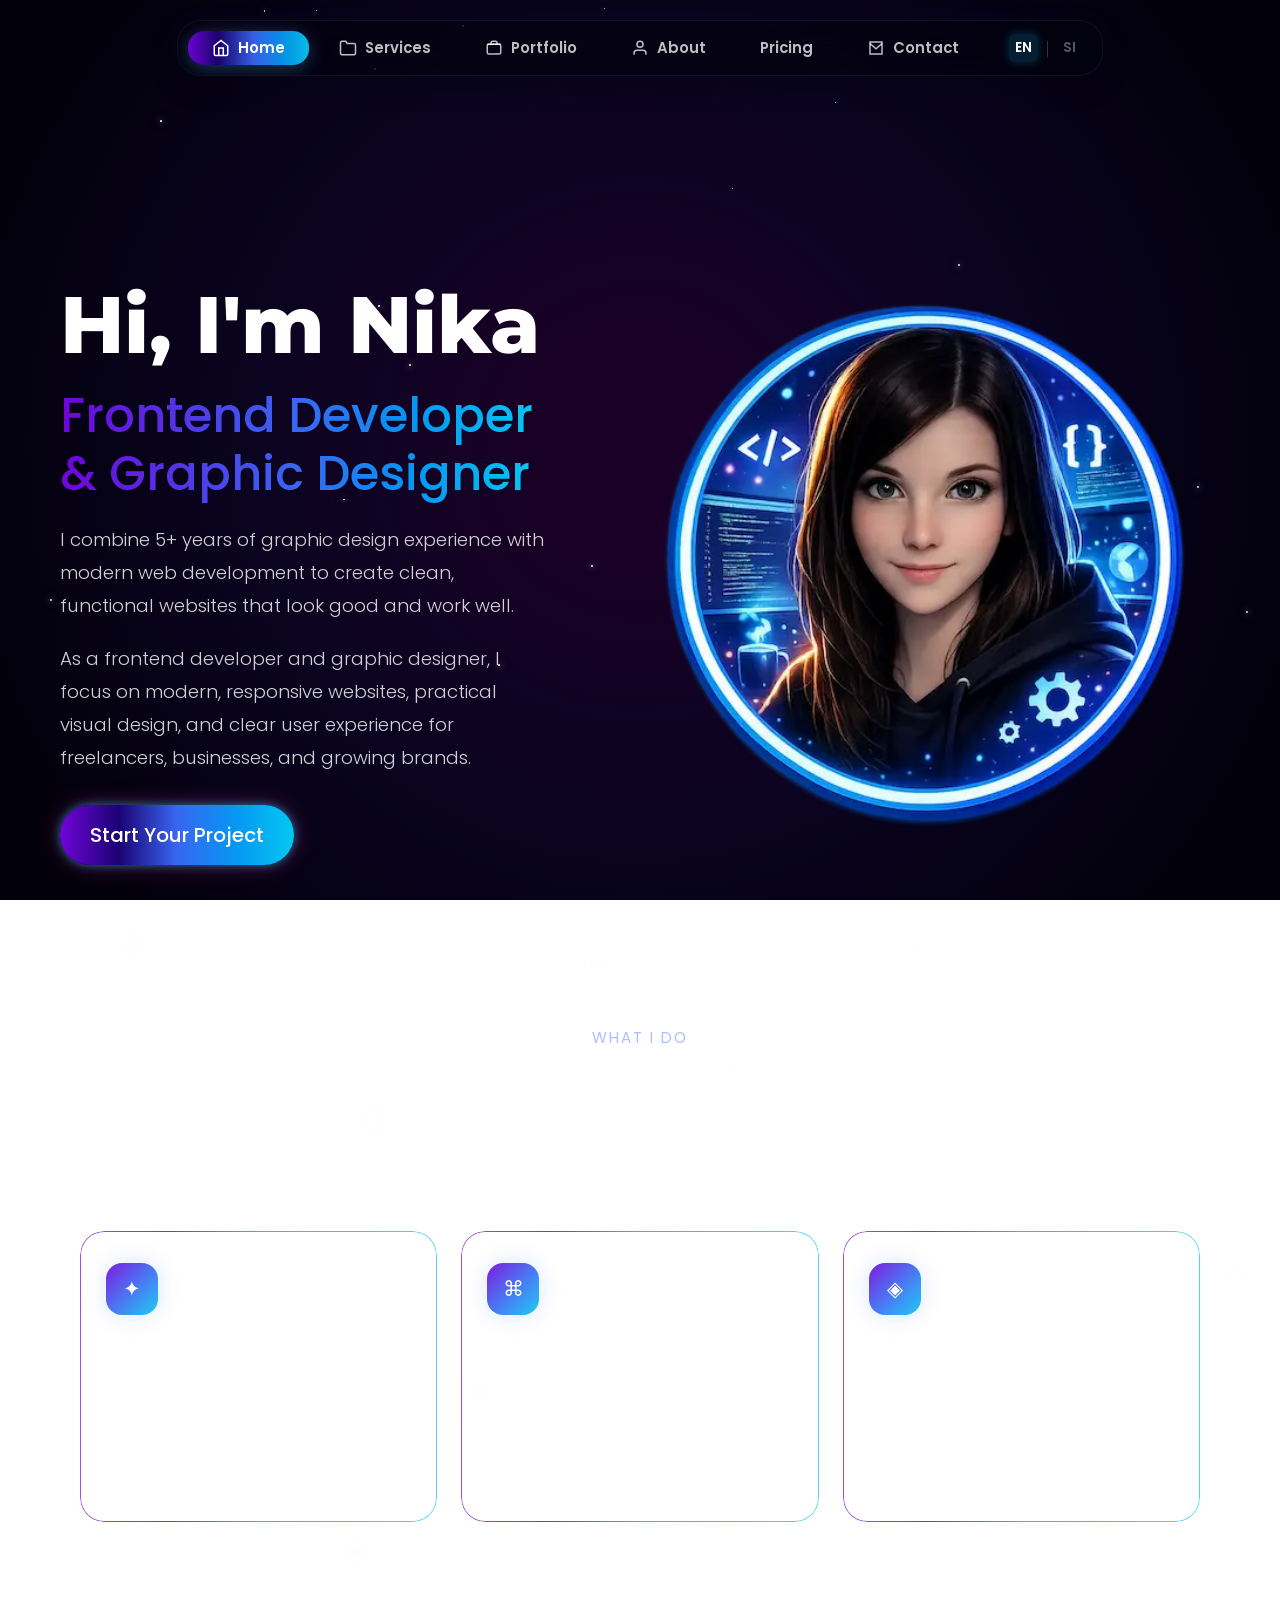
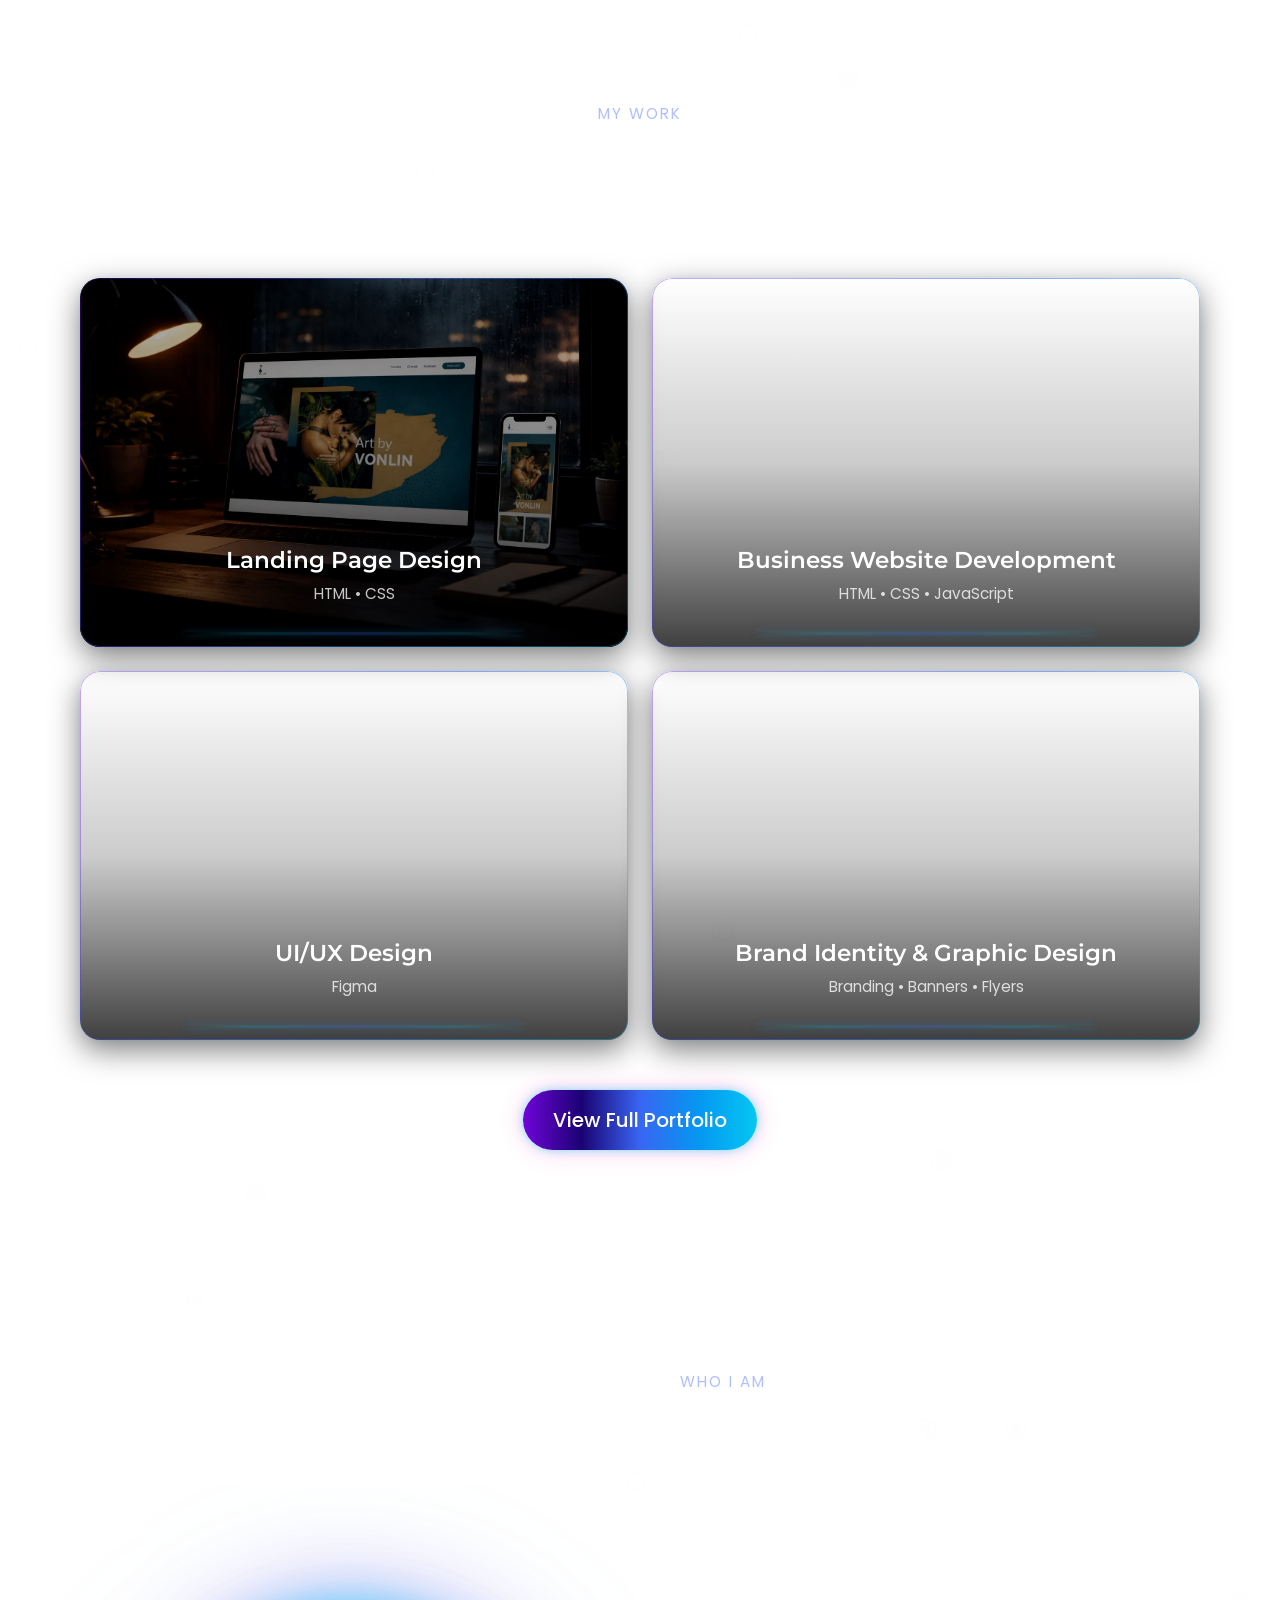
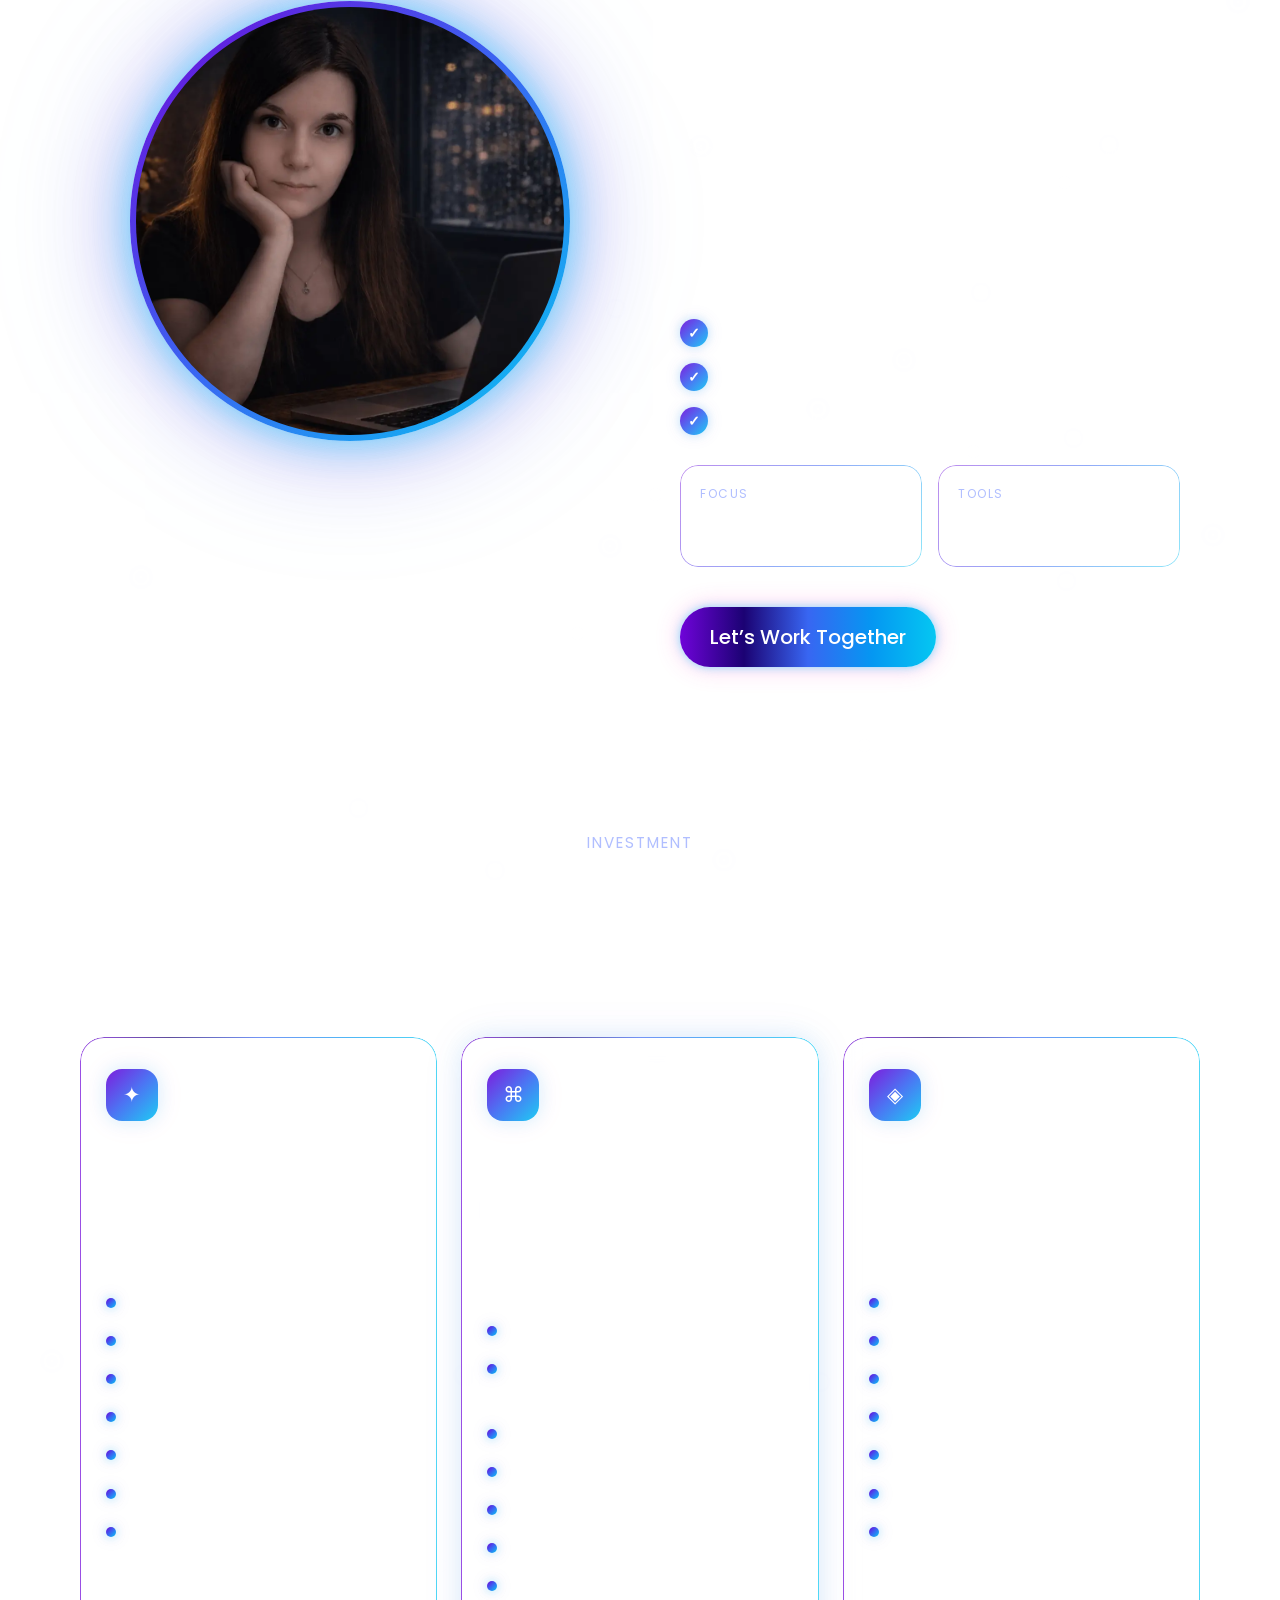
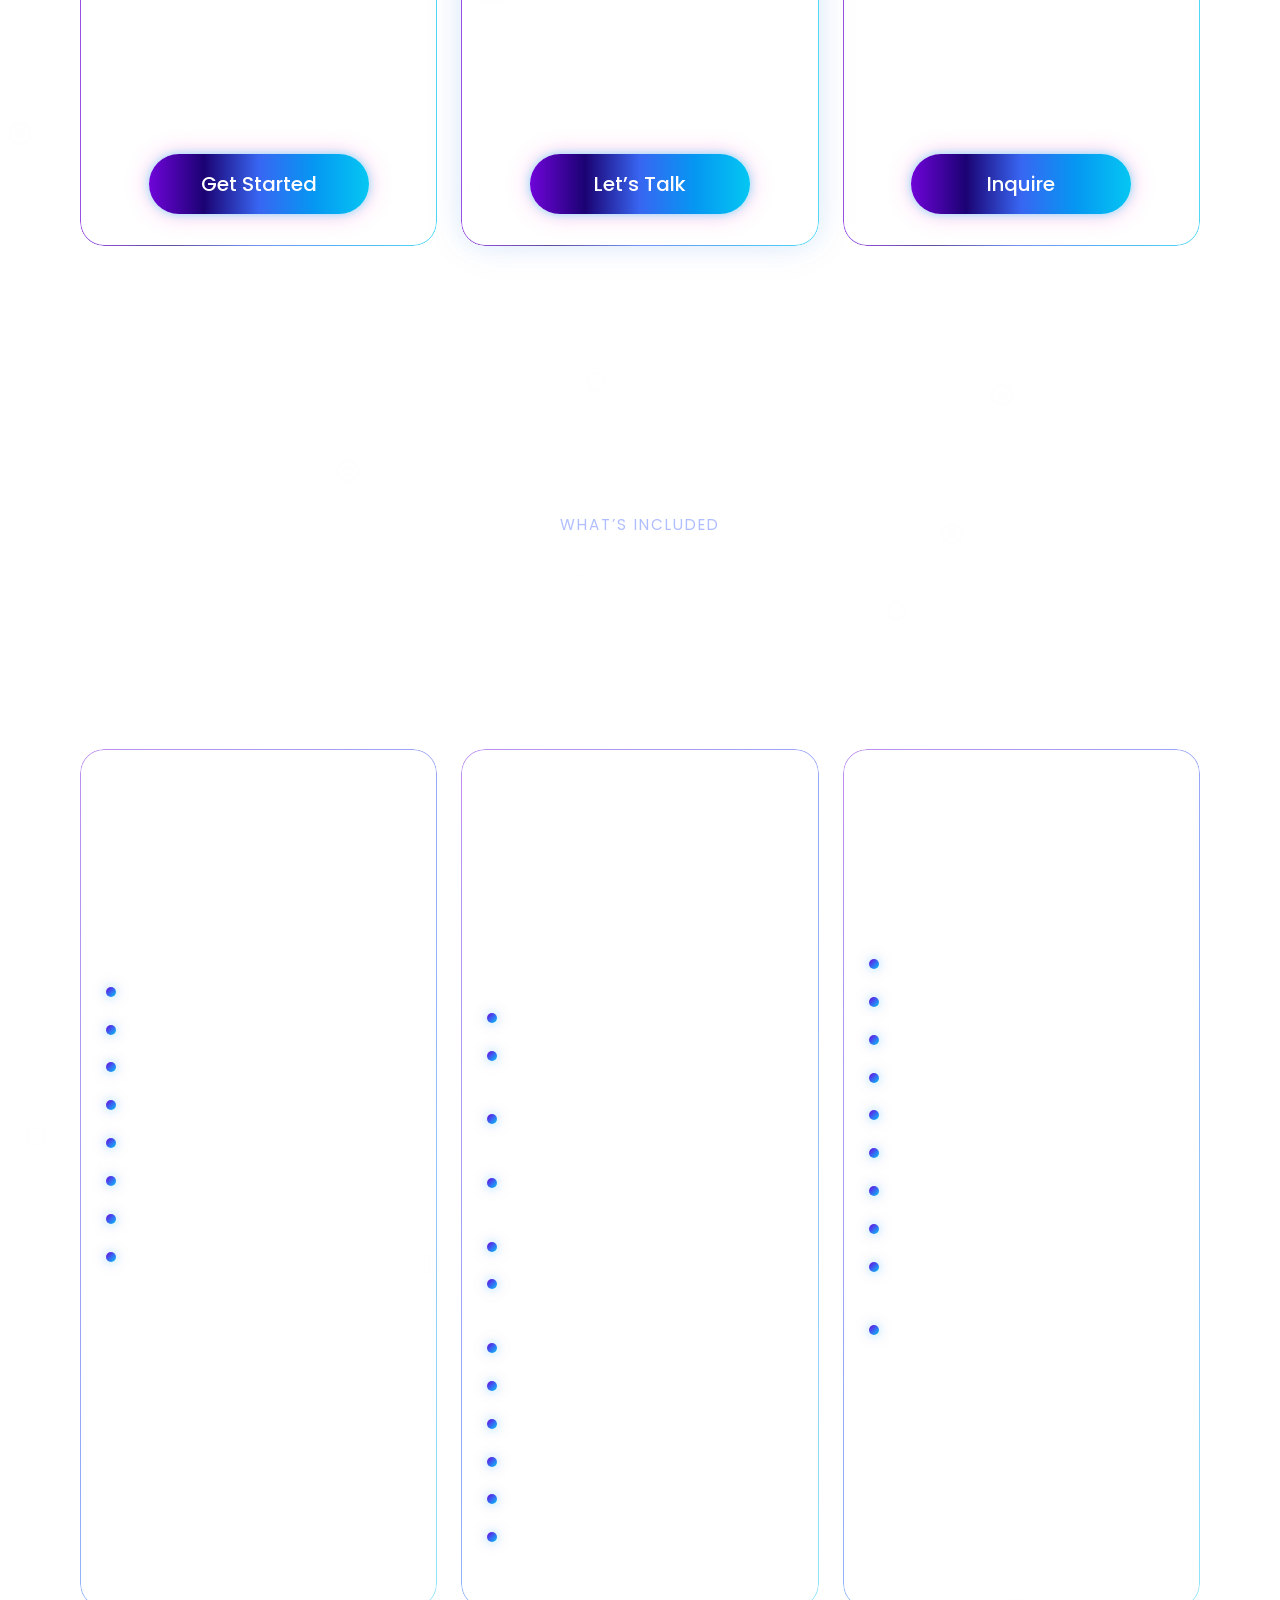
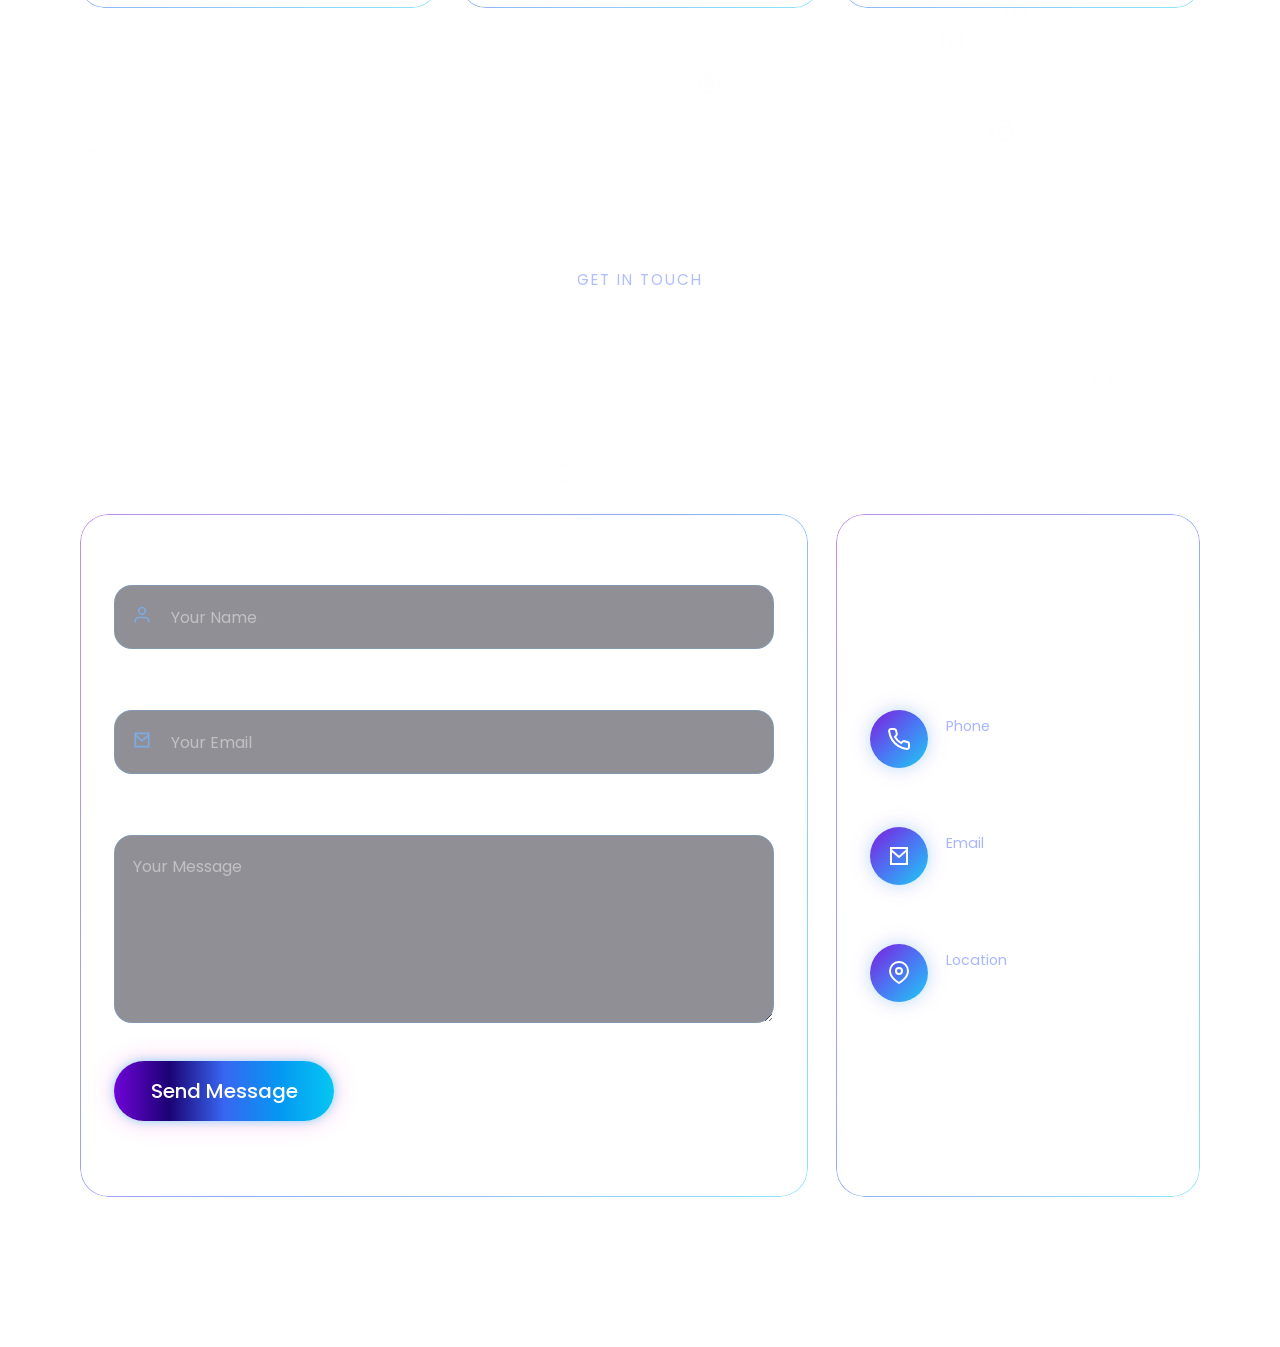
==== commit d252119f: "Add files via upload" ====
--- a/index.html
+++ b/index.html
@@ -5,12 +5,13 @@
     <meta name="viewport" content="width=device-width, initial-scale=1.0" />
     <link rel="icon" href="obrazky/favicon.png" />
     <meta name="author" content="Nika" />
+   <link rel="apple-touch-icon" href="obrazky/favicon.png" />
 
     <title>Nika | Frontend Developer & Graphic Designer</title>
     <meta
-      name="description"
-      content="Frontend developer and graphic designer creating modern, responsive websites, visual design, and practical branding for businesses, freelancers, and growing brands."
-    />
+  name="description"
+  content="Frontend developer and graphic designer creating modern, responsive websites and visual design for businesses and brands."
+/>
 
     <link rel="stylesheet" href="styles.css" />
   </head>
@@ -135,7 +136,7 @@
             experience for freelancers, businesses, and growing brands.
           </p>
 
-          <a href="#contact" class="contact-btn">Let’s Work Together</a>
+          <a href="#contact" class="contact-btn">Start Your Project</a>
         </div>
 
         <div class="profile-pic">
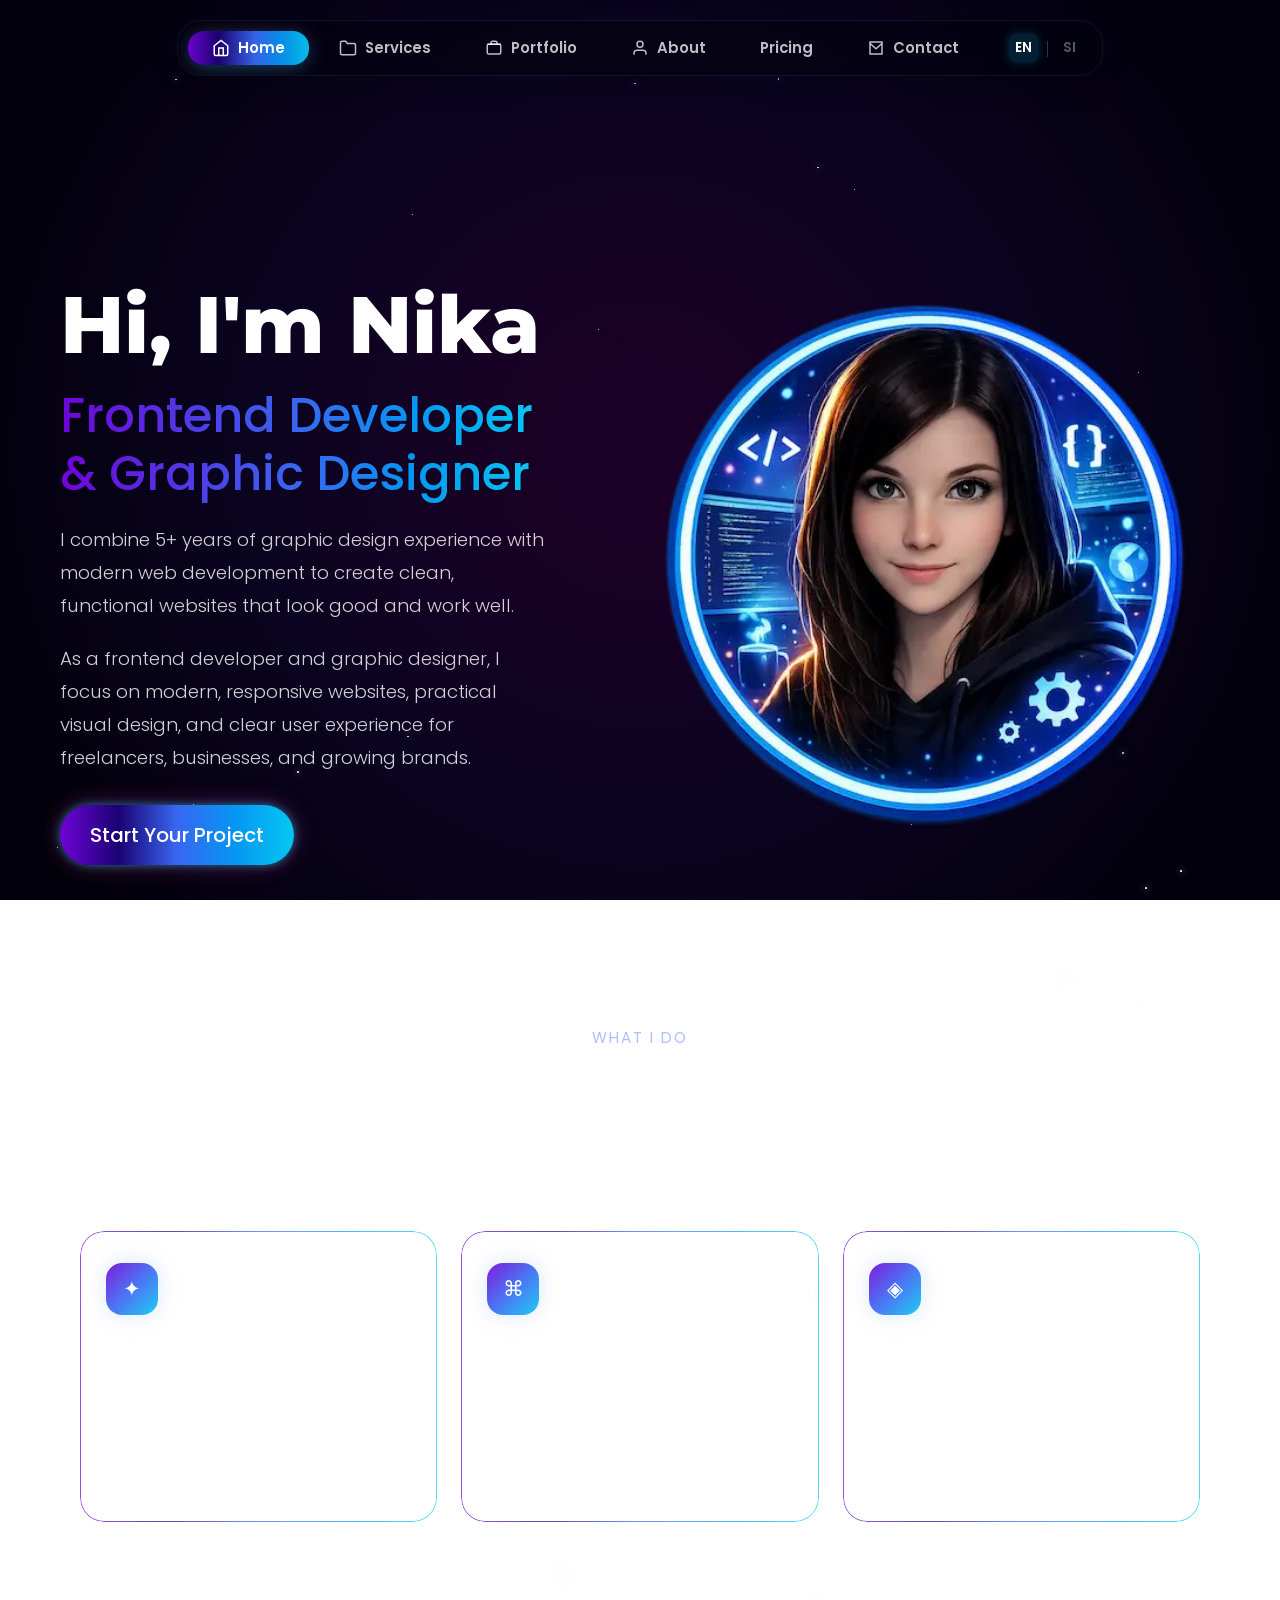
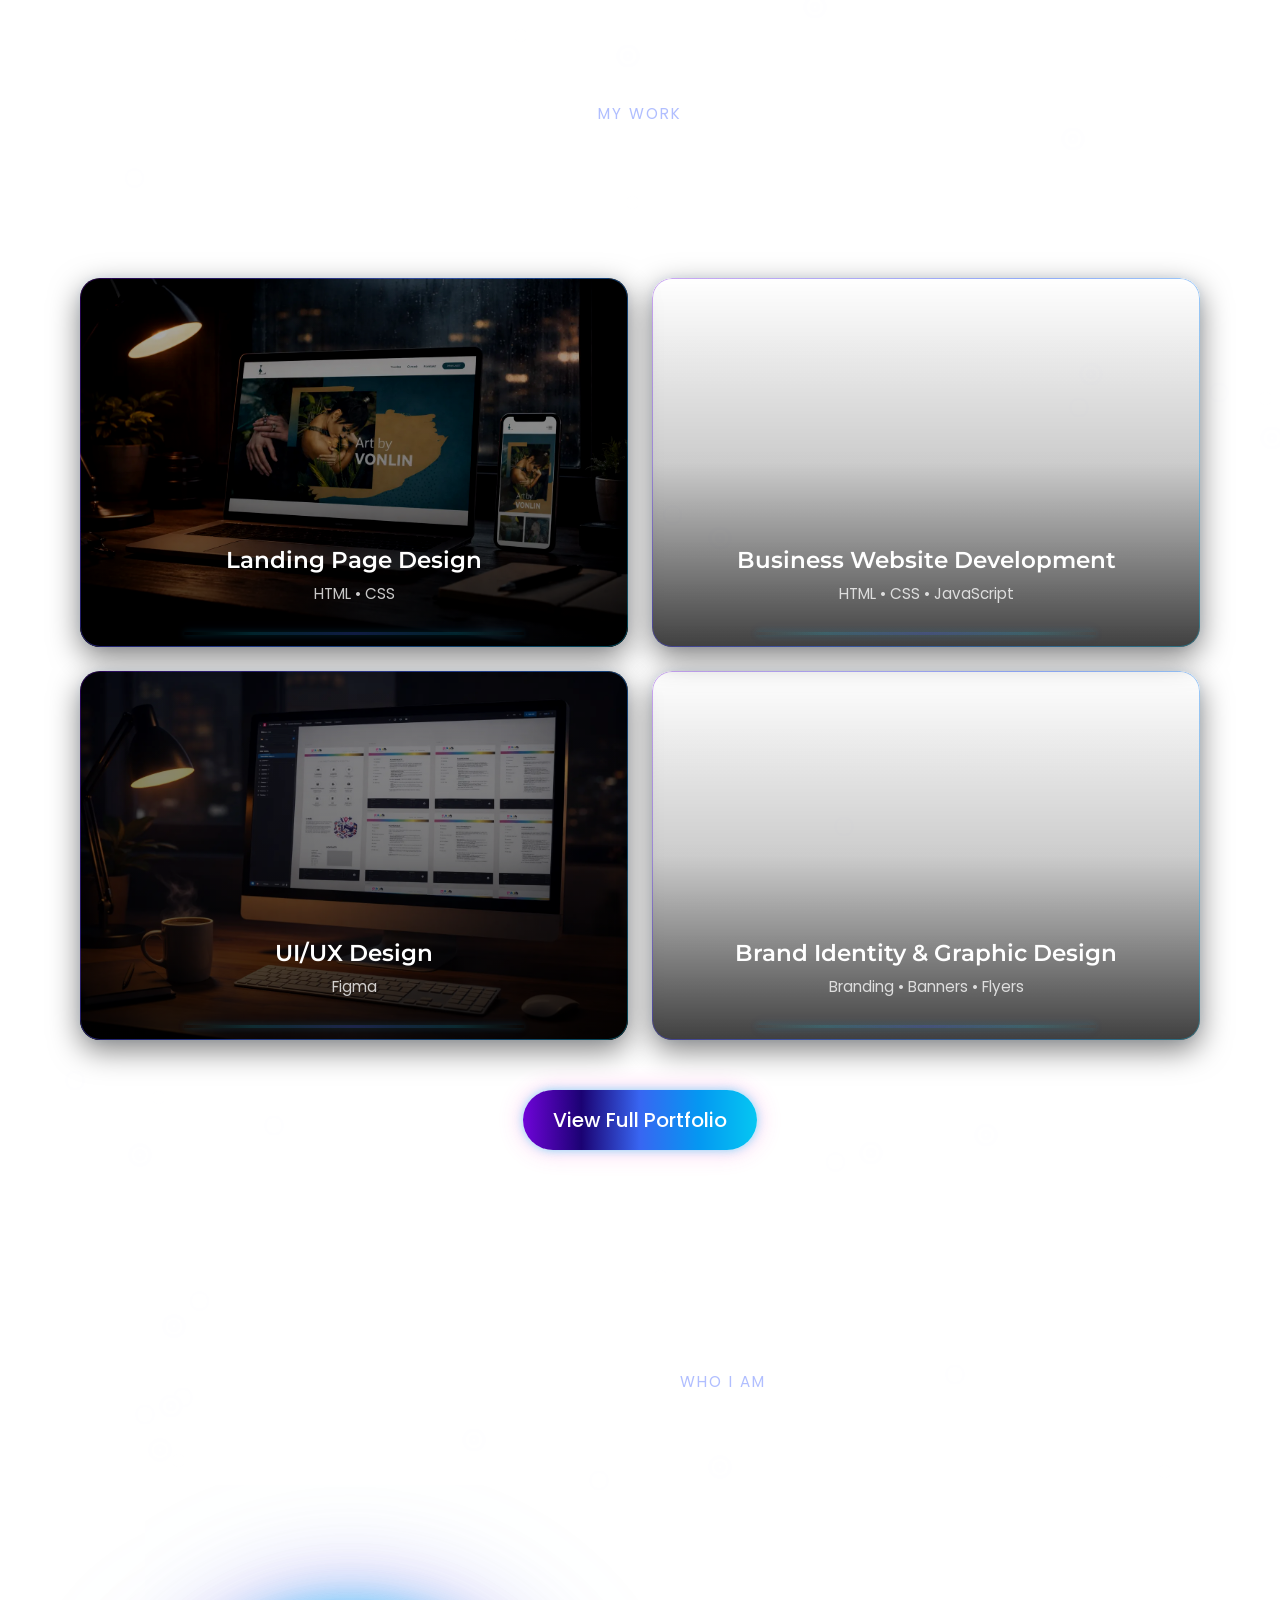
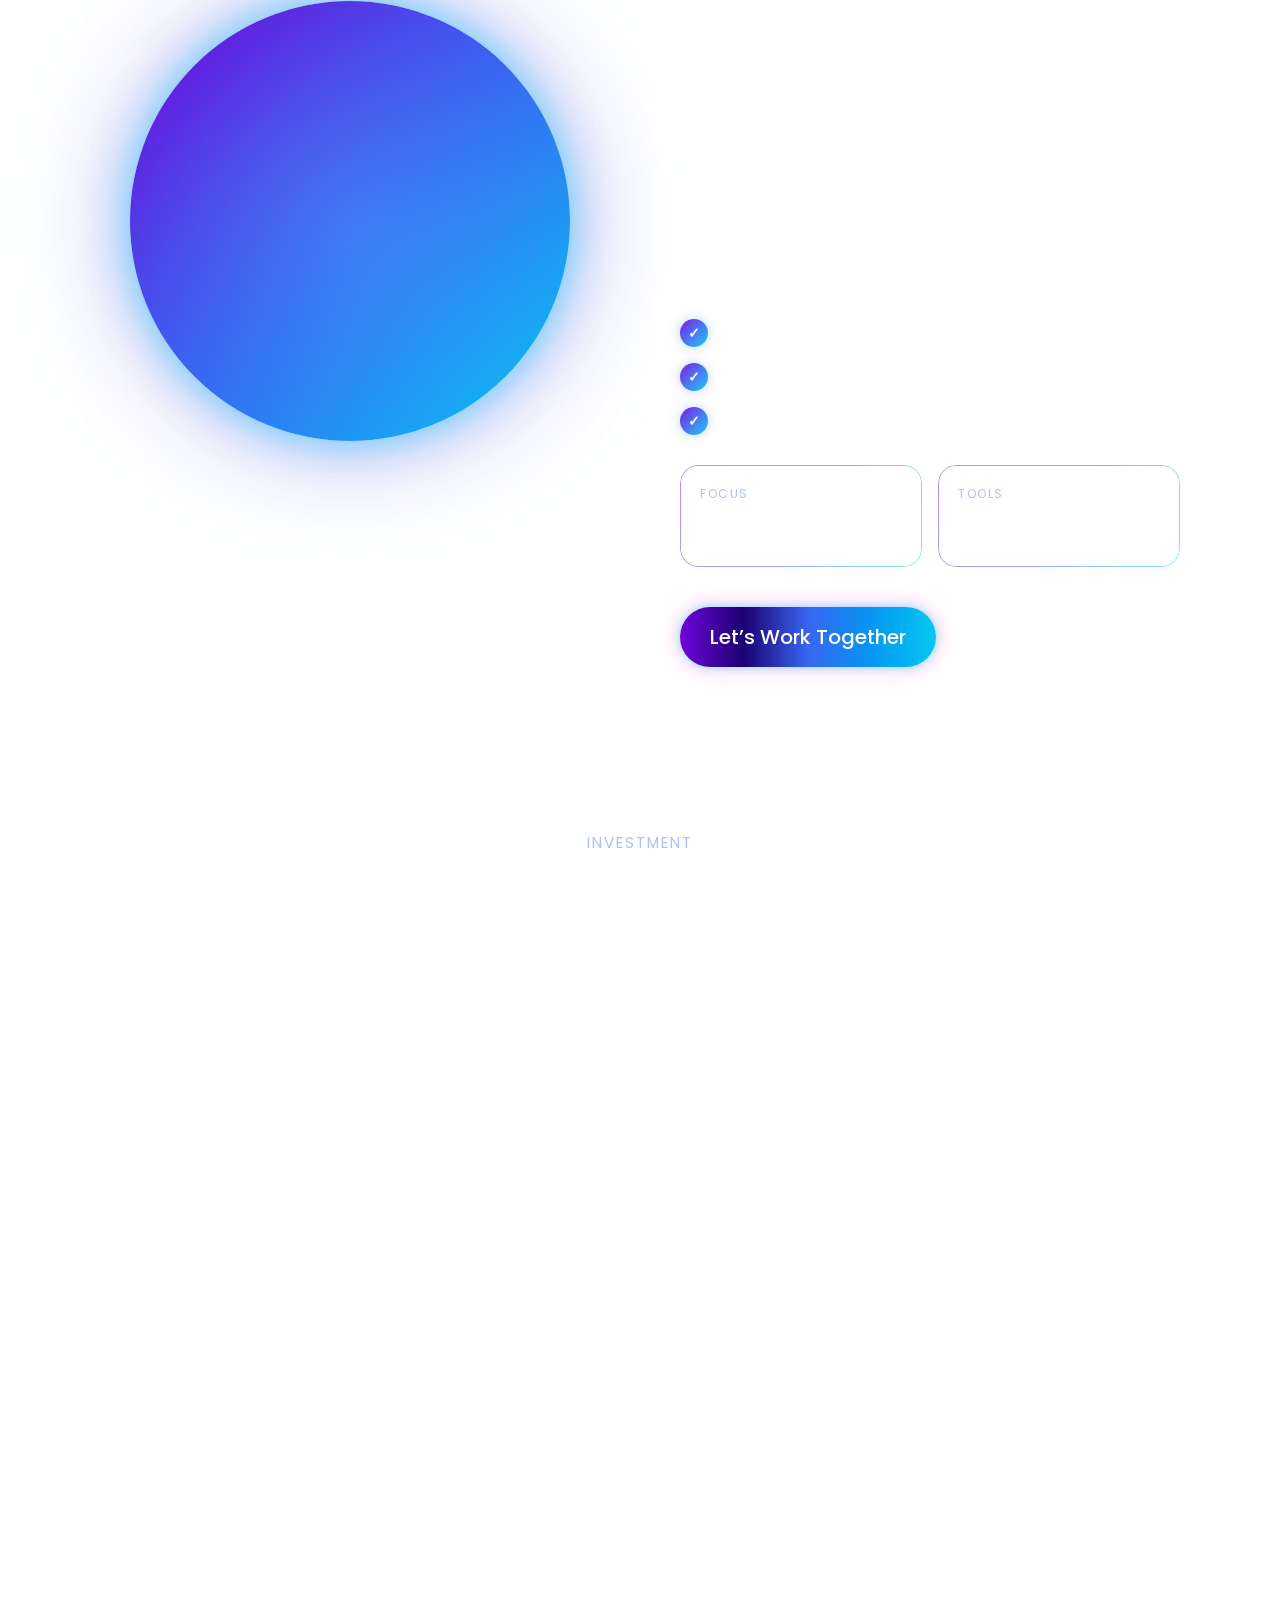
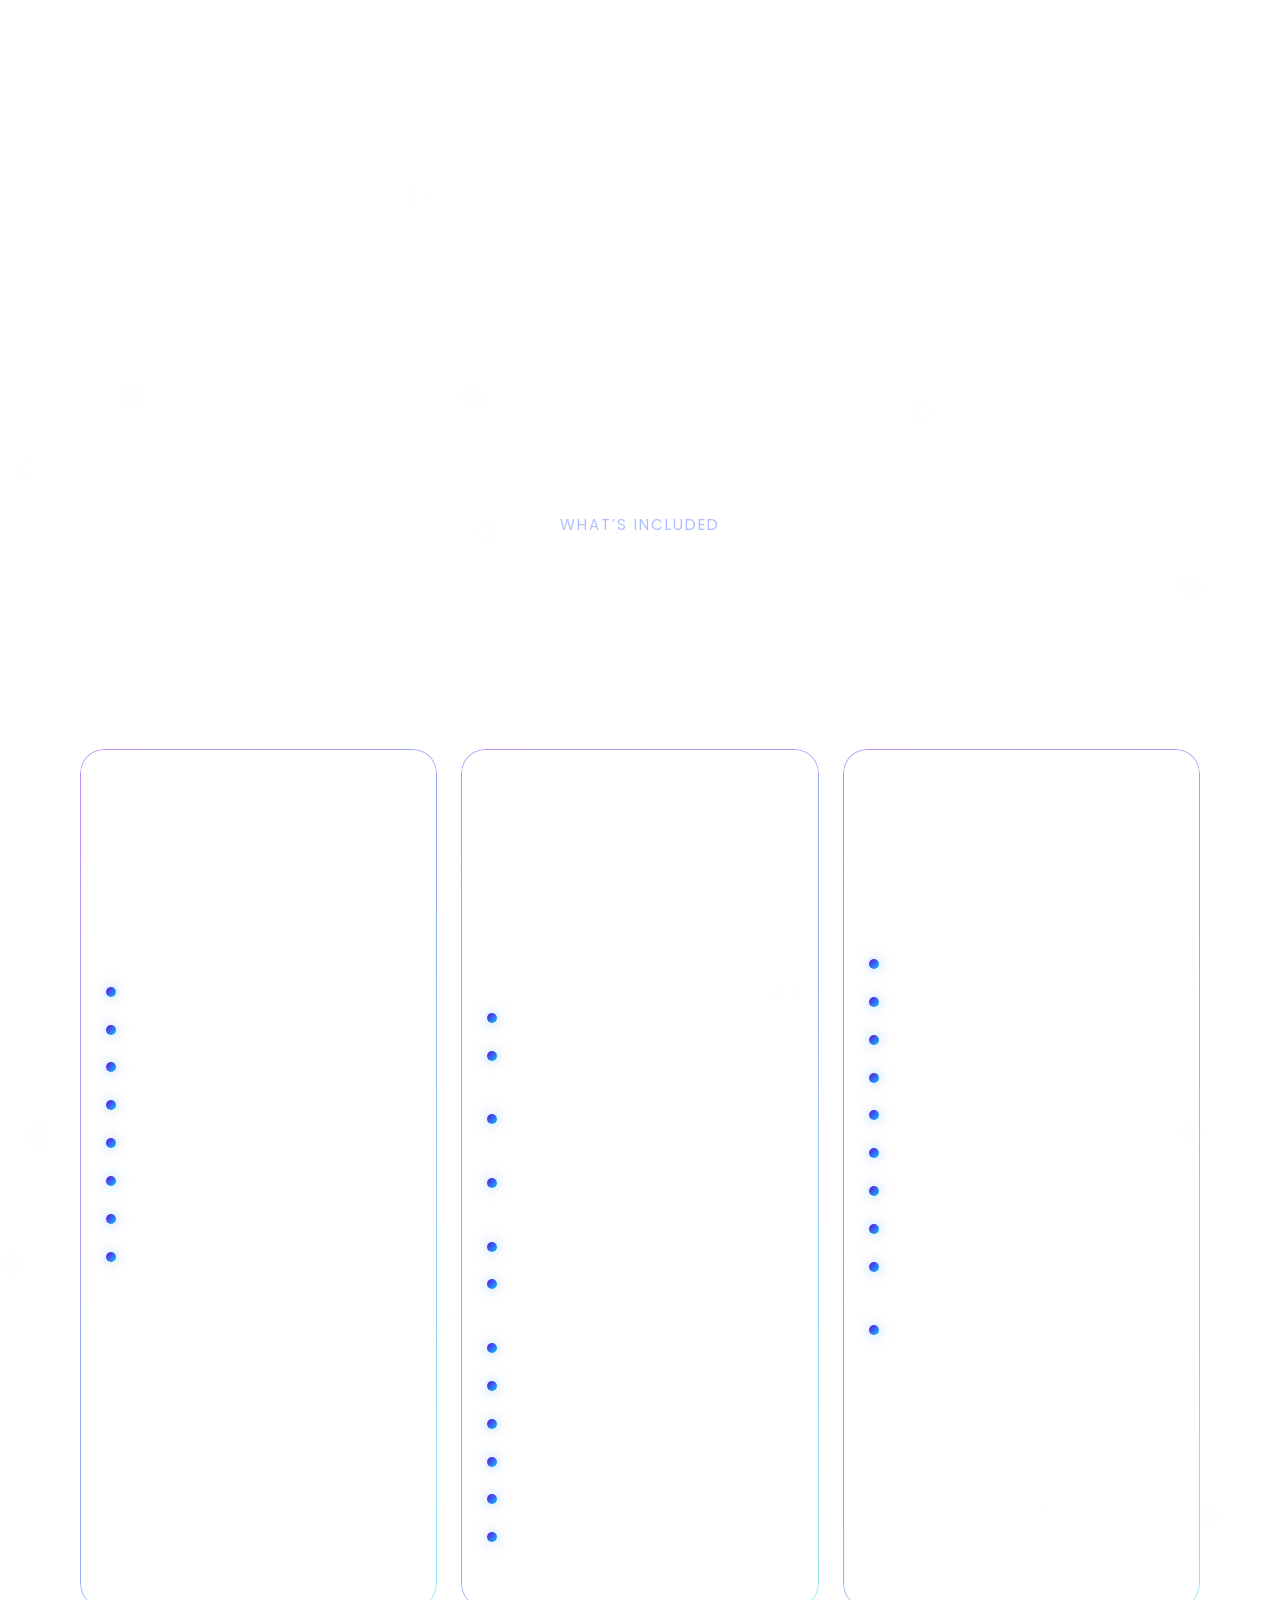
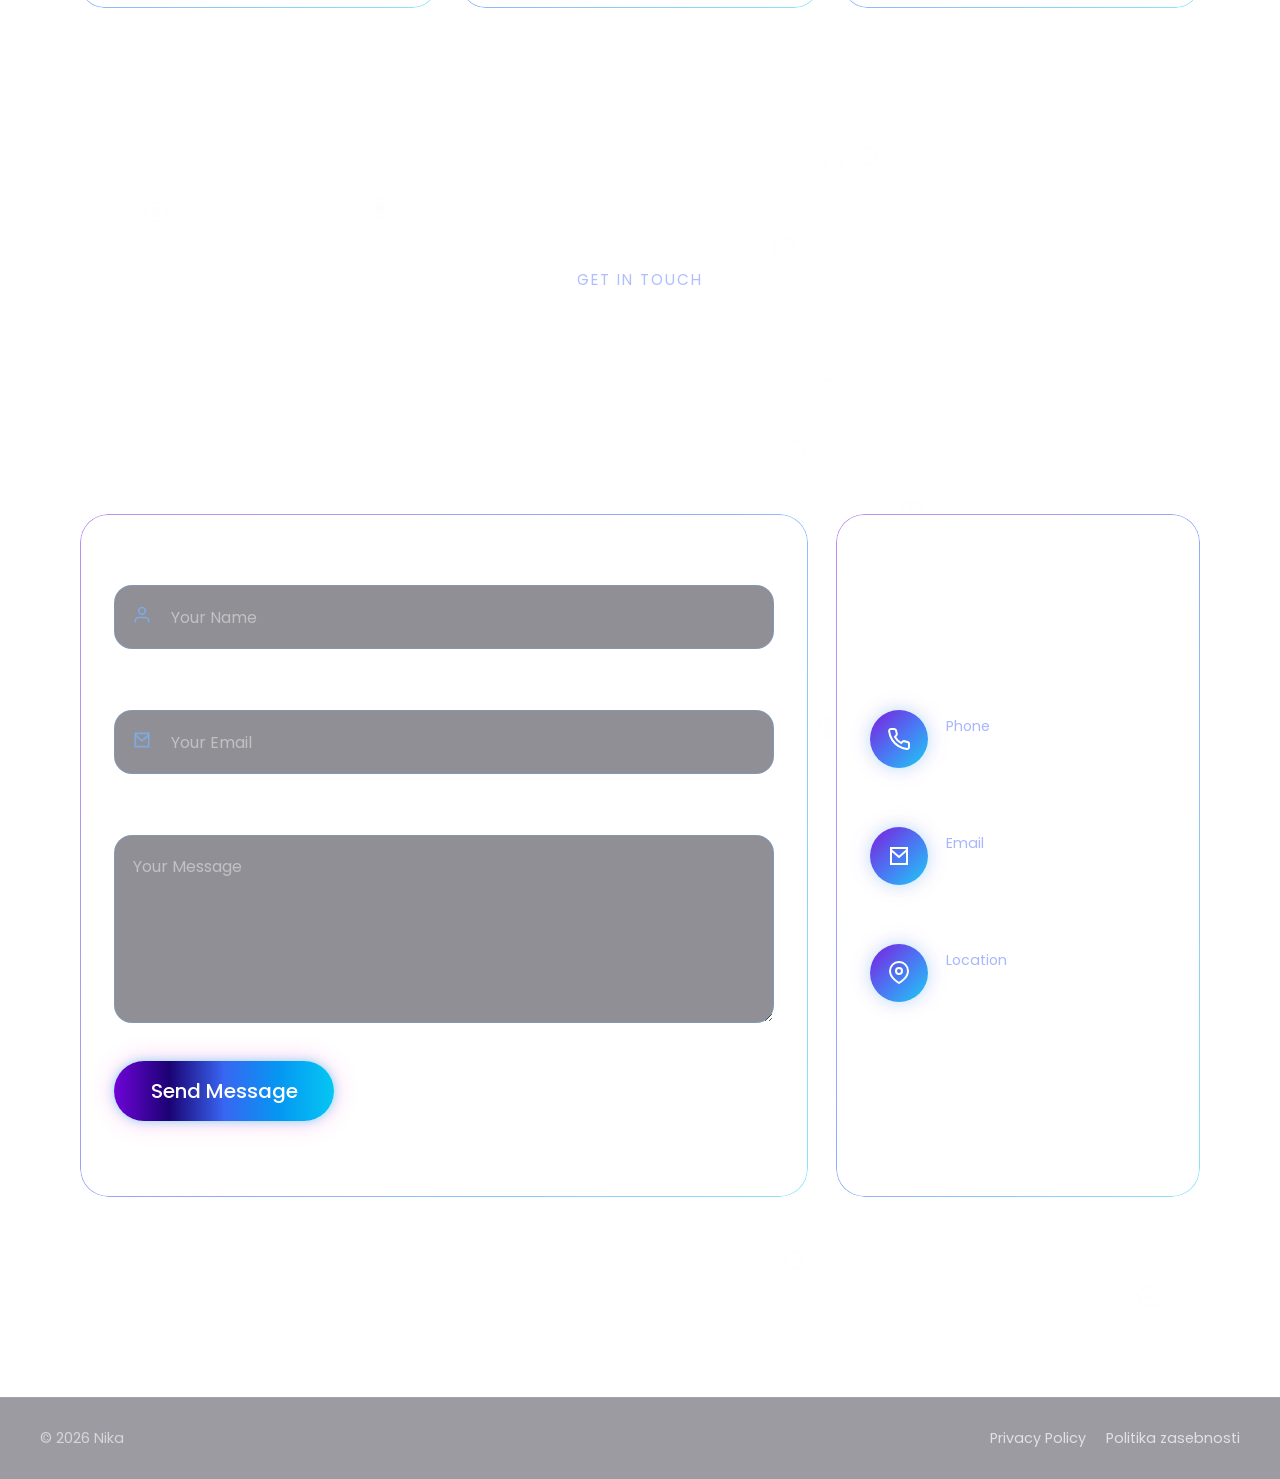
==== commit 1bcc3d5c: "Add files via upload fix" ====
--- a/index.html
+++ b/index.html
@@ -23,6 +23,8 @@
 
     <header>
       <nav class="navbar" aria-label="Main navigation">
+    
+        
         <div class="nav-indicator" aria-hidden="true"></div>
 
         <a class="nav-link active" href="#home">
@@ -111,6 +113,9 @@
           <span class="lang-divider">|</span>
           <a href="index-si.html" class="lang">SI</a>
         </div>
+        <button class="menu-toggle" aria-label="Menu">
+  ☰
+</button>
       </nav>
     </header>
 
@@ -209,67 +214,73 @@
             solutions.
           </p>
         </div>
-
         <div class="portfolio-grid">
-          <article class="portfolio-card portfolio-card-light">
-            <img
-              src="obrazky/project1.webp"
-              alt="Landing page design example"
-              loading="lazy"
-              decoding="async"
-            />
-            <div class="card-overlay">
-              <h3>Landing Page Design</h3>
-              <p>HTML • CSS</p>
-              <div class="card-line" aria-hidden="true"></div>
-            </div>
-          </article>
-
-          <article class="portfolio-card portfolio-card-light">
-            <img
-              src="obrazky/project2.webp"
-              alt="Business website development example"
-              loading="lazy"
-              decoding="async"
-            />
-            <div class="card-overlay">
-              <h3>Business Website Development</h3>
-              <p>HTML • CSS • JavaScript</p>
-              <div class="card-line" aria-hidden="true"></div>
-            </div>
-          </article>
-
-          <article class="portfolio-card">
-            <img
-              src="obrazky/project3.webp"
-              alt="UI UX design example in Figma"
-              loading="lazy"
-              decoding="async"
-            />
-            <div class="card-overlay">
-              <h3>UI/UX Design</h3>
-              <p>Figma</p>
-              <div class="card-line" aria-hidden="true"></div>
-            </div>
-          </article>
-
-          <article
-            class="portfolio-card portfolio-card-light portfolio-card-graphic"
-          >
-            <img
-              src="obrazky/project4.webp"
-              alt="Brand identity and graphic design work"
-              loading="lazy"
-              decoding="async"
-            />
-            <div class="card-overlay">
-              <h3>Brand Identity & Graphic Design</h3>
-              <p>Branding • Banners • Flyers</p>
-              <div class="card-line" aria-hidden="true"></div>
-            </div>
-          </article>
-        </div>
-
+
+  <article class="portfolio-card portfolio-card-light">
+    <a href="portfolio.html" class="portfolio-card-link" aria-label="Open portfolio"></a>
+
+    <img
+      src="obrazky/project1.webp"
+      alt="Landing page design example"
+      loading="lazy"
+      decoding="async"
+    />
+    <div class="card-overlay">
+      <h3>Landing Page Design</h3>
+      <p>HTML • CSS</p>
+      <div class="card-line" aria-hidden="true"></div>
+    </div>
+  </article>
+
+  <article class="portfolio-card portfolio-card-light">
+    <a href="portfolio.html" class="portfolio-card-link" aria-label="Open portfolio"></a>
+
+    <img
+      src="obrazky/project2.webp"
+      alt="Business website development example"
+      loading="lazy"
+      decoding="async"
+    />
+    <div class="card-overlay">
+      <h3>Business Website Development</h3>
+      <p>HTML • CSS • JavaScript</p>
+      <div class="card-line" aria-hidden="true"></div>
+    </div>
+  </article>
+
+  <article class="portfolio-card">
+    <a href="portfolio.html" class="portfolio-card-link" aria-label="Open portfolio"></a>
+
+    <img
+      src="obrazky/project3.webp"
+      alt="UI UX design example in Figma"
+      loading="lazy"
+      decoding="async"
+    />
+    <div class="card-overlay">
+      <h3>UI/UX Design</h3>
+      <p>Figma</p>
+      <div class="card-line" aria-hidden="true"></div>
+    </div>
+  </article>
+
+  <article class="portfolio-card portfolio-card-light portfolio-card-graphic">
+    <a href="portfolio.html" class="portfolio-card-link" aria-label="Open portfolio"></a>
+
+    <img
+      src="obrazky/project4.webp"
+      alt="Brand identity and graphic design work"
+      loading="lazy"
+      decoding="async"
+    />
+    <div class="card-overlay">
+      <h3>Brand Identity & Graphic Design</h3>
+      <p>Branding • Banners • Flyers</p>
+      <div class="card-line" aria-hidden="true"></div>
+    </div>
+  </article>
+
+</div>
         <div class="portfolio-button-wrap">
           <a href="portfolio.html" class="contact-btn">View Full Portfolio</a>
         </div>
@@ -709,6 +720,18 @@
       </svg>
     </button>
 
+    <footer class="footer">
+  <div class="footer-content">
+    <p>© 2026 Nika</p>
+
+    <div class="footer-links">
+      <a href="privacy.html">Privacy Policy</a>
+      <a href="privacy-si.html">Politika zasebnosti</a>
+    </div>
+  </div>
+</footer>
+
     <script src="script.js"></script>
+
   </body>
 </html>
--- a/styles.css
+++ b/styles.css
@@ -510,6 +510,16 @@
   transition:
     transform 0.4s ease,
     box-shadow 0.4s ease;
+  text-decoration: none;
+  color: inherit;
+  display: block;
+}
+
+.portfolio-card-link {
+  position: absolute;
+  inset: 0;
+  z-index: 5;
+  border-radius: 20px;
 }
 
 .portfolio-card img {
@@ -1729,4 +1739,435 @@
     opacity: 1;
     transform: none;
   }
+}
+@media (min-width: 1600px) {
+  #home {
+    max-width: 1200px;
+    gap: 50px;
+    padding-top: 90px;
+  }
+
+  .intro-text {
+    font-size: 4rem;
+  }
+
+  .hero-title {
+    font-size: 2.4rem;
+  }
+
+  .whatido {
+    font-size: 1rem;
+    max-width: 520px;
+  }
+
+  .profile-pic {
+    width: 480px;
+  }
+}
+
+.menu-toggle {
+  display: none;
+  background: rgba(5, 5, 15, 0.92);
+  border: 1px solid rgba(255, 255, 255, 0.14);
+  color: #fff;
+  font-size: 1.7rem;
+  line-height: 1;
+  width: 52px;
+  height: 52px;
+  border-radius: 14px;
+  cursor: pointer;
+  z-index: 1101;
+  box-shadow:
+    0 0 14px rgba(5, 199, 242, 0.16),
+    0 0 28px rgba(111, 4, 217, 0.12);
+}
+
+.menu-toggle:hover {
+  border-color: rgba(5, 199, 242, 0.45);
+  box-shadow:
+    0 0 18px rgba(5, 199, 242, 0.25),
+    0 0 34px rgba(111, 4, 217, 0.18);
+}
+
+
+@media (max-width: 820px) {
+  header {
+    position: fixed;
+    top: 20px;
+    left: 0;
+    width: 100%;
+    justify-content: flex-start;
+    padding: 0 20px;
+  }
+
+  .navbar {
+    position: relative;
+    width: auto;
+    min-width: 0;
+    padding: 0;
+    background: transparent;
+    border: none;
+    border-radius: 0;
+    box-shadow: none;
+    backdrop-filter: none;
+    -webkit-backdrop-filter: none;
+    overflow: visible;
+  }
+
+  .nav-indicator {
+    display: none !important;
+  }
+
+  .menu-toggle {
+    display: flex;
+    align-items: center;
+    justify-content: center;
+  }
+
+  .nav-link,
+  .lang-switch {
+    display: none;
+  }
+
+  .navbar.open {
+    position: absolute;
+    top: 0;
+    left: 0;
+    width: 280px;
+    padding: 22px 18px 18px;
+    display: flex;
+    flex-direction: column;
+    align-items: stretch;
+    gap: 8px;
+    background: rgba(5, 5, 15, 0.94);
+    border: 1px solid rgba(255, 255, 255, 0.08);
+    border-radius: 24px;
+    box-shadow:
+      0 20px 50px rgba(0, 0, 0, 0.45),
+      0 0 28px rgba(56, 102, 242, 0.08);
+    backdrop-filter: blur(18px);
+    -webkit-backdrop-filter: blur(18px);
+  }
+
+  .navbar.open .menu-toggle {
+    align-self: flex-start;
+    margin-bottom: 10px;
+  }
+
+  .navbar.open .nav-link {
+    display: flex;
+    width: 100%;
+    min-width: 0;
+    justify-content: flex-start;
+    padding: 12px 14px;
+    border-radius: 14px;
+    font-size: 1rem;
+    color: rgba(255, 255, 255, 0.88);
+    background: transparent;
+  }
+
+  .navbar.open .nav-link:hover {
+    background: rgba(255, 255, 255, 0.05);
+    color: #fff;
+  }
+
+  .navbar.open .nav-link.active {
+    background: rgba(5, 199, 242, 0.12);
+    color: #fff;
+    box-shadow: inset 0 0 0 1px rgba(5, 199, 242, 0.45);
+  }
+
+  .navbar.open .nav-icon {
+    width: 18px;
+    height: 18px;
+  }
+
+  .navbar.open .lang-switch {
+    display: flex;
+    align-items: center;
+    justify-content: flex-start;
+    gap: 10px;
+    margin-left: 0;
+    margin-top: 8px;
+    padding: 10px 14px 4px;
+    width: 100%;
+  }
+
+  .navbar.open .lang {
+    padding: 4px 6px;
+    font-size: 0.9rem;
+  }
+
+  .navbar.open .lang.active {
+    background: rgba(5, 199, 242, 0.15);
+    border-radius: 8px;
+    box-shadow: 0 0 10px rgba(5, 199, 242, 0.2);
+  }
+
+  #home {
+    flex-direction: column;
+    text-align: center;
+    padding: 120px 24px 40px;
+    min-height: auto;
+    gap: 30px;
+  }
+
+  .first {
+    transform: translateY(0);
+  }
+
+  .intro-text,
+  .hero-title,
+  .whatido {
+    text-align: center;
+  }
+
+  .intro-text {
+    font-size: 3rem;
+  }
+
+  .hero-title {
+    font-size: 2rem;
+  }
+
+  .whatido {
+    font-size: 1rem;
+  }
+
+  .profile-pic {
+    width: 320px;
+  }
+
+  .contact-btn {
+    min-width: 200px;
+    font-size: 1rem;
+  }
+
+  .services-section,
+  .portfolio-section,
+  .about-section,
+  .pricing-section,
+  .pricing-details-section,
+  .contact-section {
+    padding-left: 24px;
+    padding-right: 24px;
+  }
+
+  .services-section {
+    padding-bottom: 80px;
+  }
+
+  .portfolio-section,
+  .about-section,
+  .pricing-section,
+  .pricing-details-section,
+  .contact-section {
+    padding-top: 90px;
+    padding-bottom: 80px;
+  }
+
+  .section-heading h2,
+  .about-content h2 {
+    font-size: 2.2rem;
+  }
+
+  .card-overlay h3 {
+    font-size: 1.2rem;
+  }
+
+  .card-overlay p {
+    font-size: 0.85rem;
+  }
+
+  .contact-form {
+    padding: 24px;
+  }
+
+  .contact-info-card {
+    padding: 20px;
+  }
+
+  .contact-info-item {
+    align-items: flex-start;
+  }
+
+  .contact-info-text strong {
+    font-size: 1rem;
+  }
+
+  .scroll-to-top {
+    right: 18px;
+    bottom: 18px;
+    width: 52px;
+    height: 52px;
+  }
+
+  .scroll-to-top svg {
+    width: 22px;
+    height: 22px;
+  }
+
+  .pricing-card,
+  .pricing-details-card {
+    padding: 26px 22px;
+  }
+
+  .pricing-card h3,
+  .pricing-details-card h3 {
+    font-size: 1.25rem;
+  }
+
+  .pricing-price {
+    font-size: 1.7rem;
+  }
+
+  .pricing-list li,
+  .pricing-details-list li,
+  .pricing-details-text {
+    font-size: 0.94rem;
+  }
+}
+
+.privacy-page {
+  min-height: 100vh;
+}
+
+.privacy-section {
+  max-width: 1000px;
+  margin: 0 auto;
+  padding: 140px 24px 100px;
+  position: relative;
+  z-index: 2;
+}
+
+.privacy-card {
+  margin-top: 40px;
+  padding: 36px 30px;
+  border-radius: 24px;
+  background: rgba(255, 255, 255, 0.04);
+  backdrop-filter: blur(12px);
+  -webkit-backdrop-filter: blur(12px);
+  position: relative;
+  overflow: hidden;
+}
+
+.privacy-card::before {
+  content: "";
+  position: absolute;
+  inset: 0;
+  padding: 1px;
+  border-radius: 24px;
+  background: linear-gradient(
+    120deg,
+    rgba(111, 4, 217, 0.45),
+    rgba(56, 102, 242, 0.55),
+    rgba(5, 199, 242, 0.45)
+  );
+  -webkit-mask:
+    linear-gradient(#fff 0 0) content-box,
+    linear-gradient(#fff 0 0);
+  -webkit-mask-composite: xor;
+  mask-composite: exclude;
+  pointer-events: none;
+}
+
+.privacy-card h2 {
+  font-family: "Montserrat", sans-serif;
+  font-size: 1.5rem;
+  color: #fff;
+  margin: 32px 0 14px;
+}
+
+.privacy-card h2:first-child {
+  margin-top: 0;
+}
+
+.privacy-card p,
+.privacy-card li {
+  font-family: "Poppins", sans-serif;
+  font-size: 1rem;
+  font-weight: 300;
+  line-height: 1.9;
+  color: rgba(255, 255, 255, 0.82);
+}
+
+.privacy-card ul {
+  margin: 12px 0 0 22px;
+}
+
+.privacy-card a {
+  color: #7defff;
+  text-decoration: none;
+}
+
+.privacy-card a:hover,
+.privacy-card a:focus-visible {
+  text-decoration: underline;
+}
+
+.privacy-updated {
+  margin-top: 36px;
+  font-size: 0.92rem;
+  color: rgba(255, 255, 255, 0.6);
+}
+
+@media (max-width: 820px) {
+  .privacy-section {
+    padding: 120px 20px 80px;
+  }
+
+  .privacy-card {
+    padding: 26px 20px;
+  }
+
+  .privacy-card h2 {
+    font-size: 1.25rem;
+  }
+
+  .privacy-card p,
+  .privacy-card li {
+    font-size: 0.96rem;
+  }
+}
+
+.footer {
+  margin-top: 80px;
+  padding: 30px 20px;
+  border-top: 1px solid rgba(255, 255, 255, 0.08);
+  background: rgba(5, 5, 20, 0.4);
+  backdrop-filter: blur(10px);
+  -webkit-backdrop-filter: blur(10px);
+}
+
+.footer-content {
+  max-width: 1200px;
+  margin: 0 auto;
+  display: flex;
+  justify-content: space-between;
+  align-items: center;
+  flex-wrap: wrap;
+  gap: 16px;
+}
+
+.footer p {
+  font-family: "Poppins", sans-serif;
+  font-size: 0.9rem;
+  color: rgba(255, 255, 255, 0.6);
+}
+
+.footer-links {
+  display: flex;
+  gap: 20px;
+}
+
+.footer-links a {
+  font-family: "Poppins", sans-serif;
+  font-size: 0.9rem;
+  color: rgba(255, 255, 255, 0.7);
+  text-decoration: none;
+  transition: color 0.3s ease;
+}
+
+.footer-links a:hover {
+  color: #05c7f2;
 }
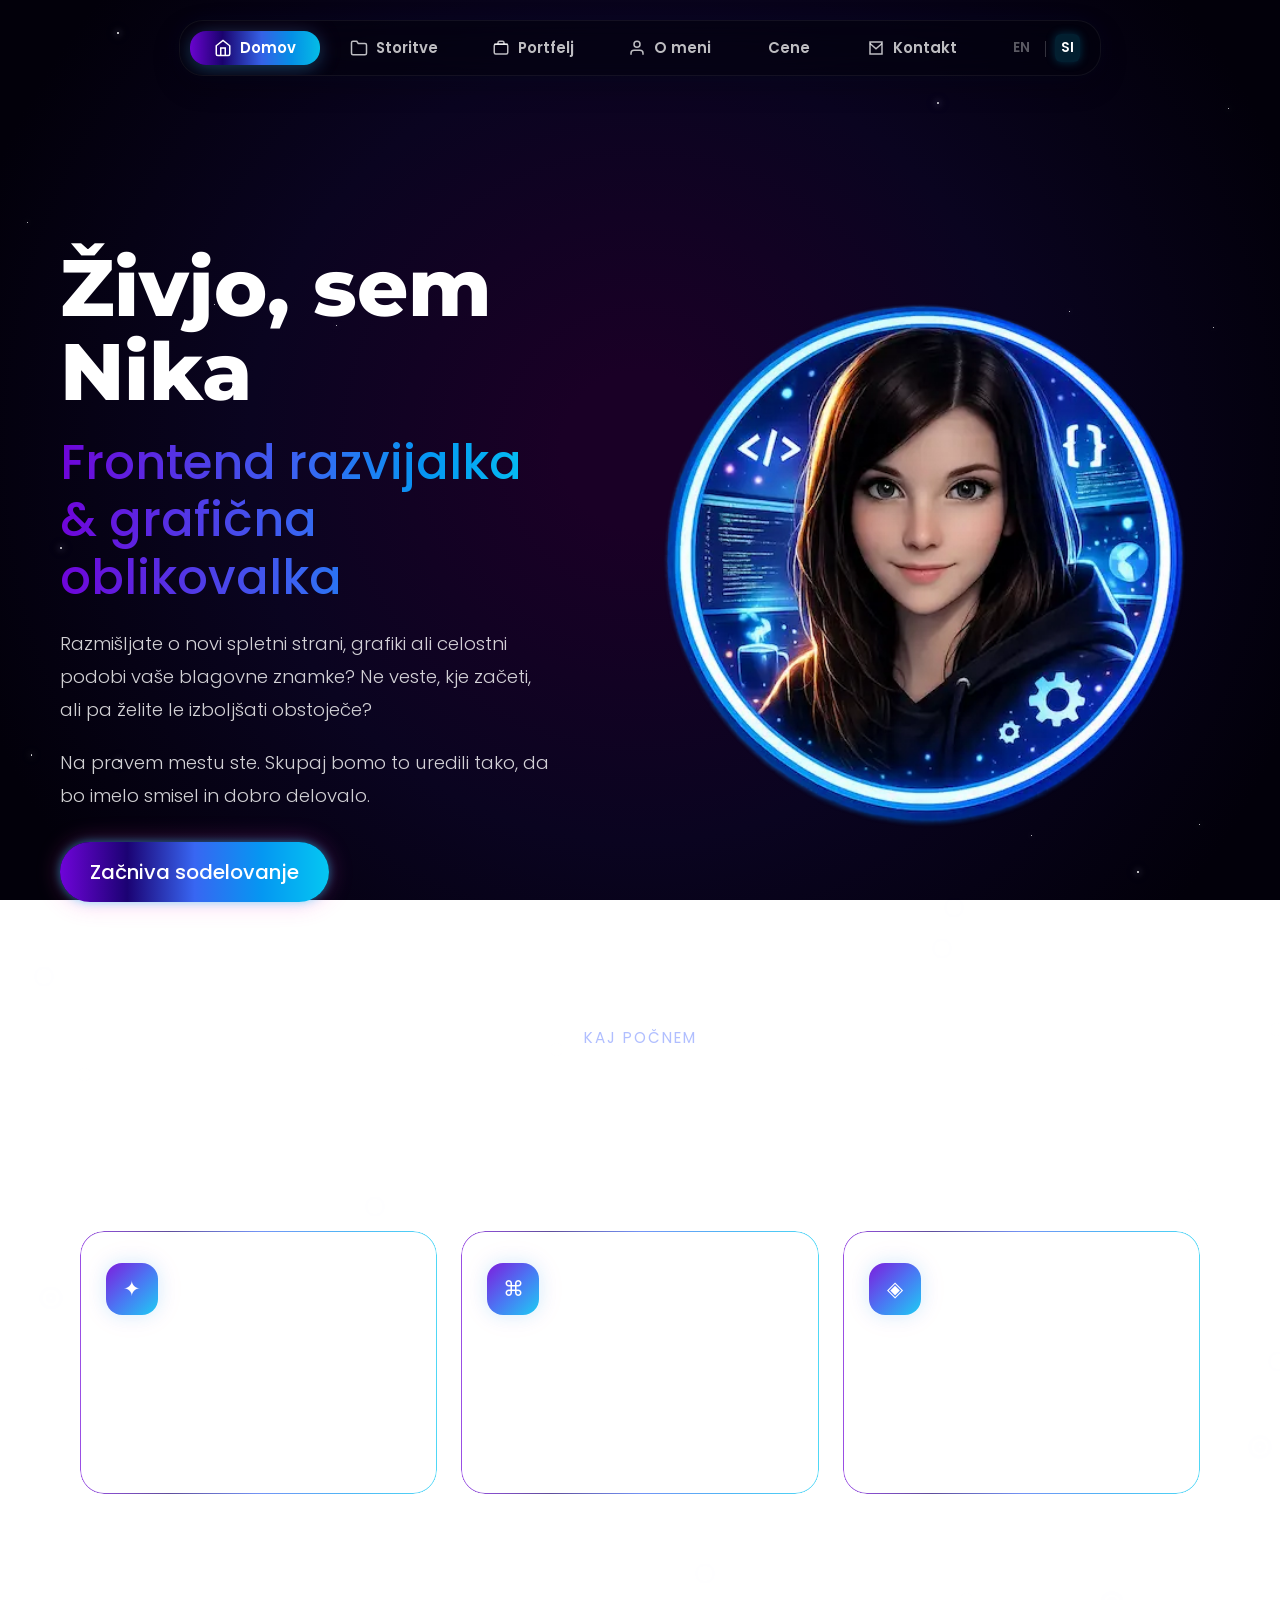
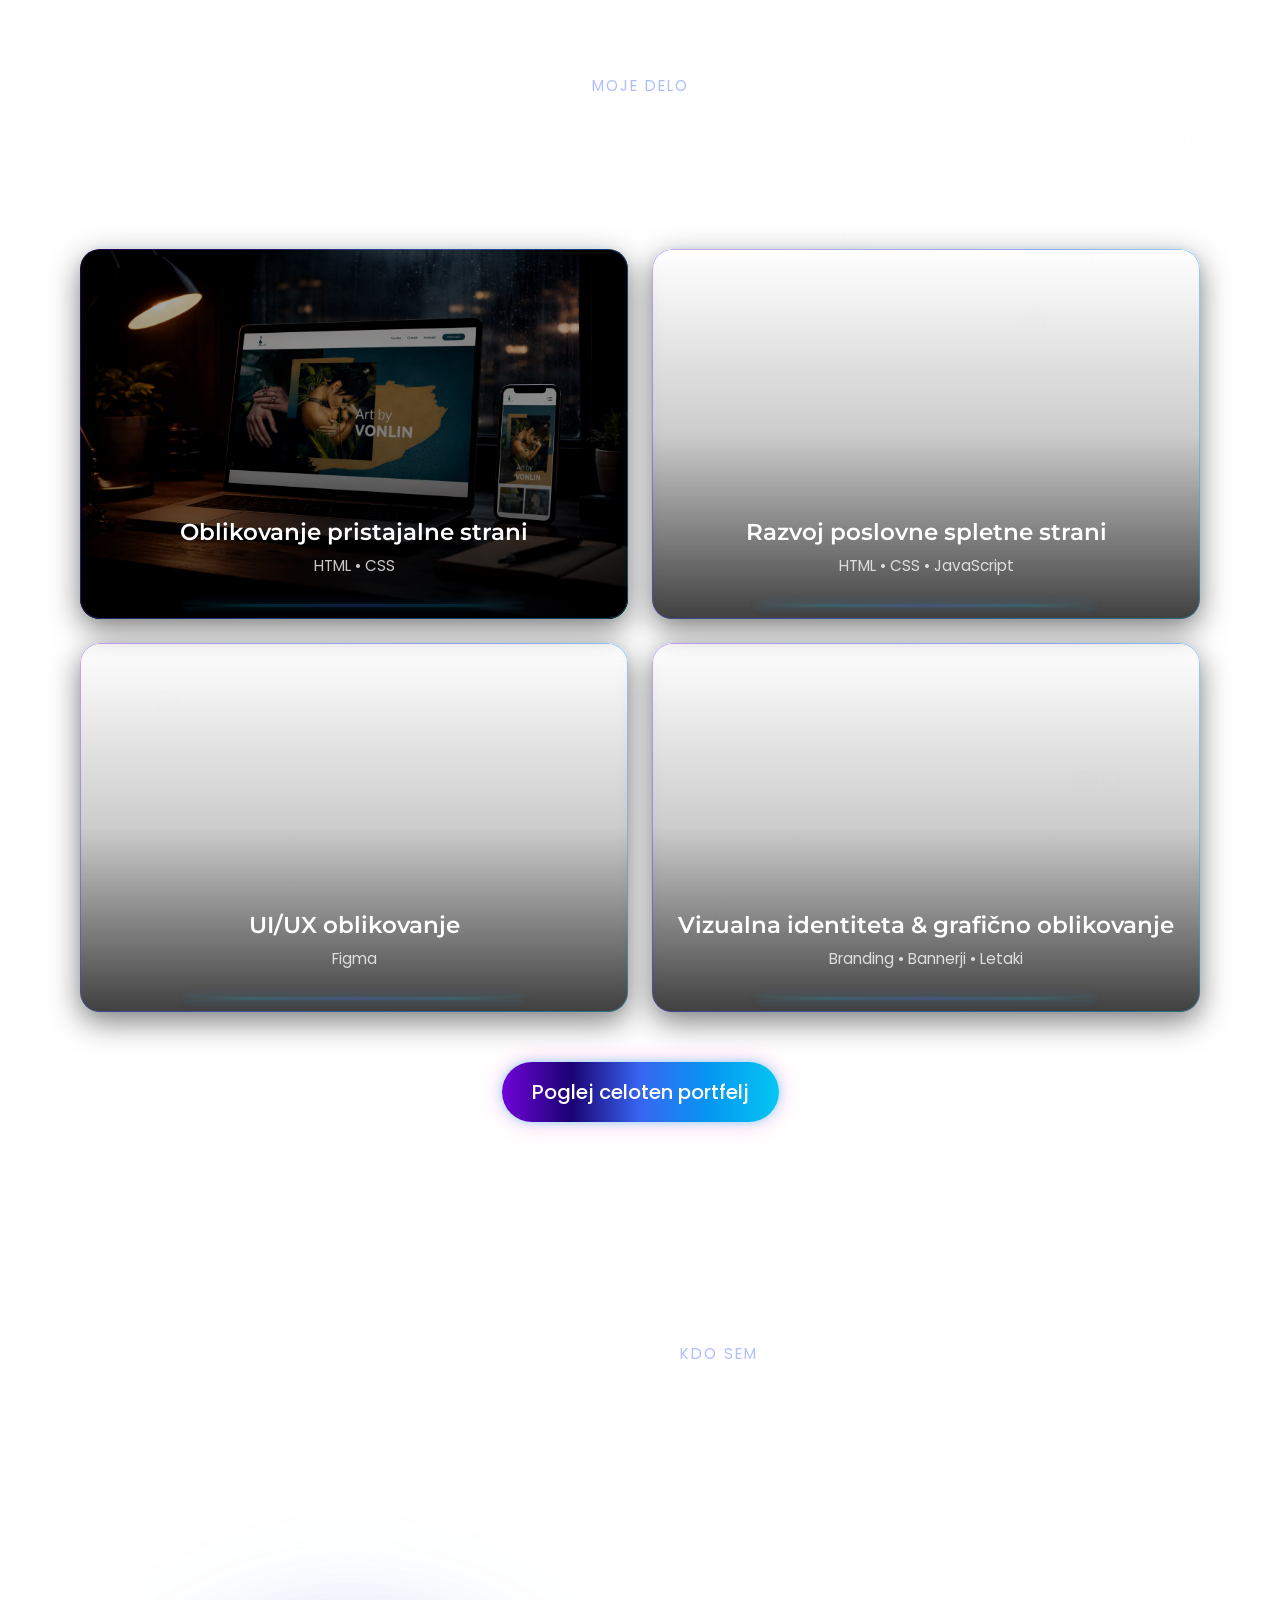
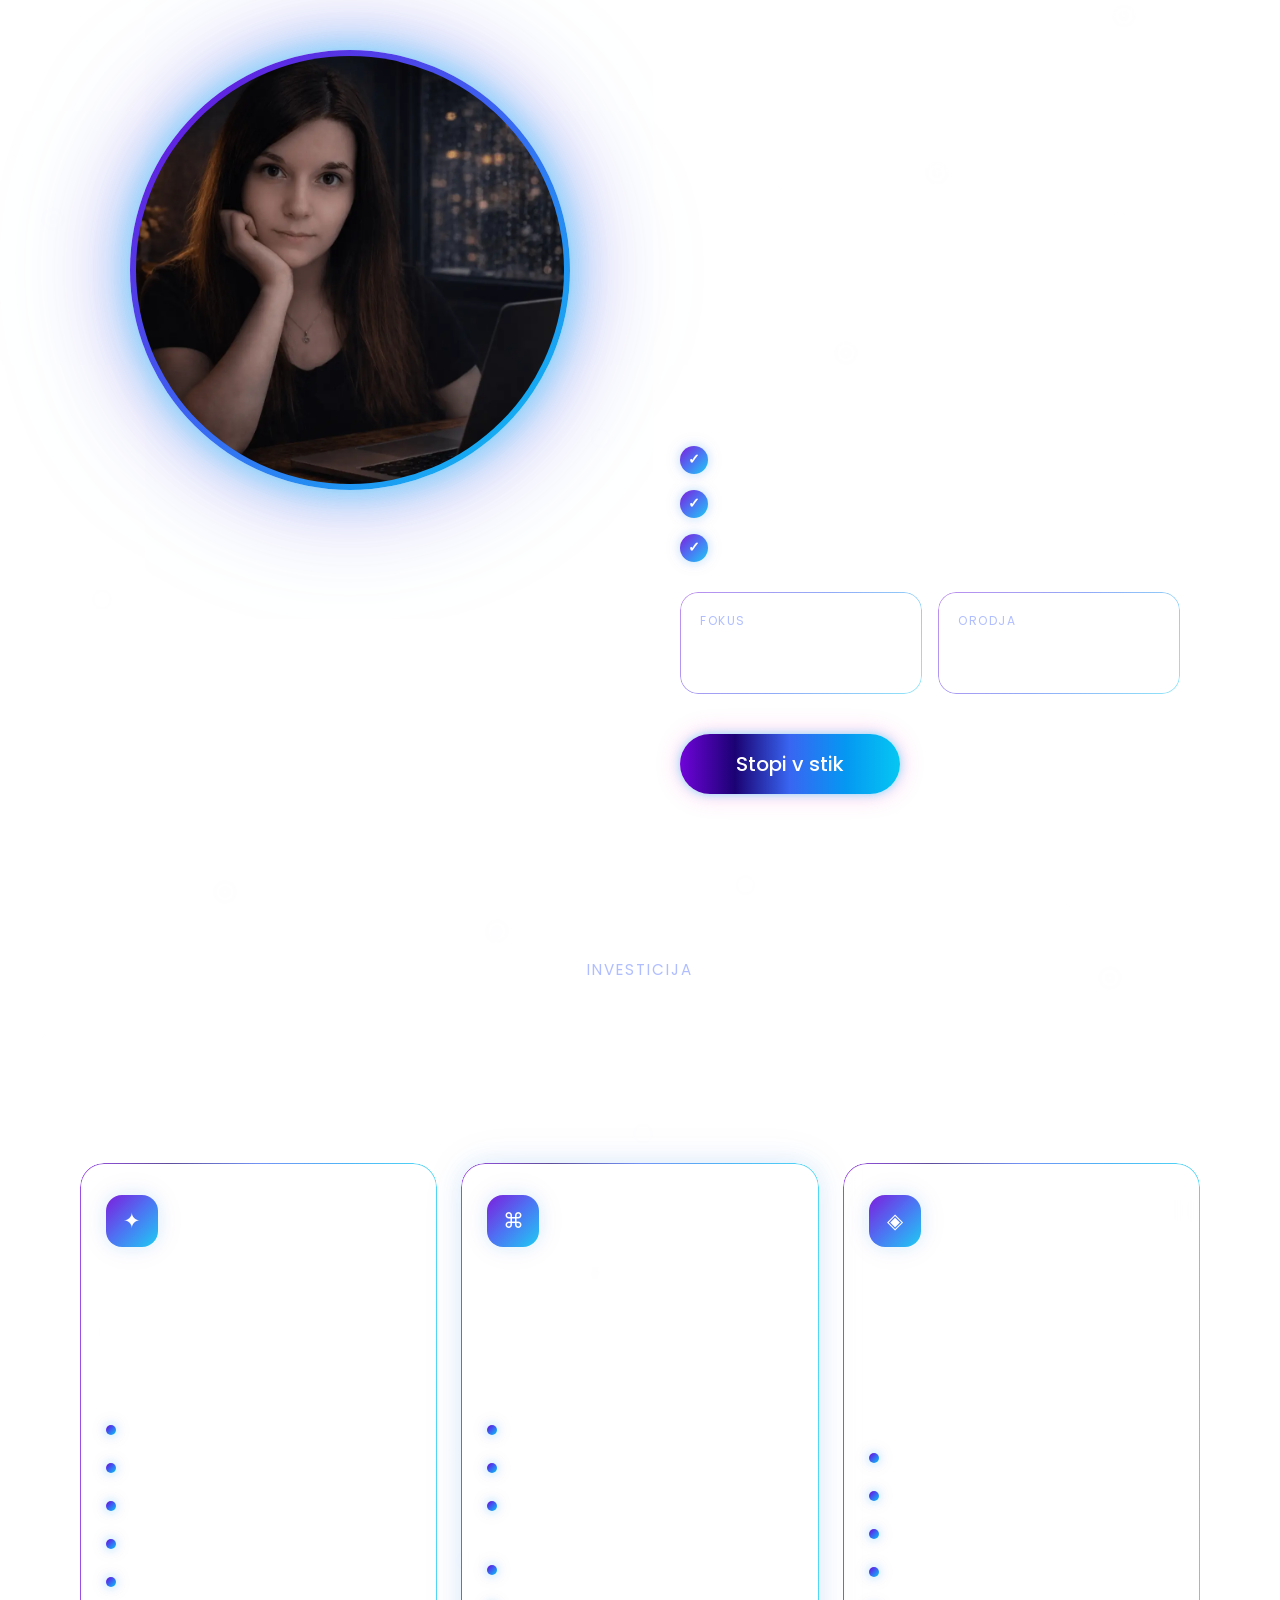
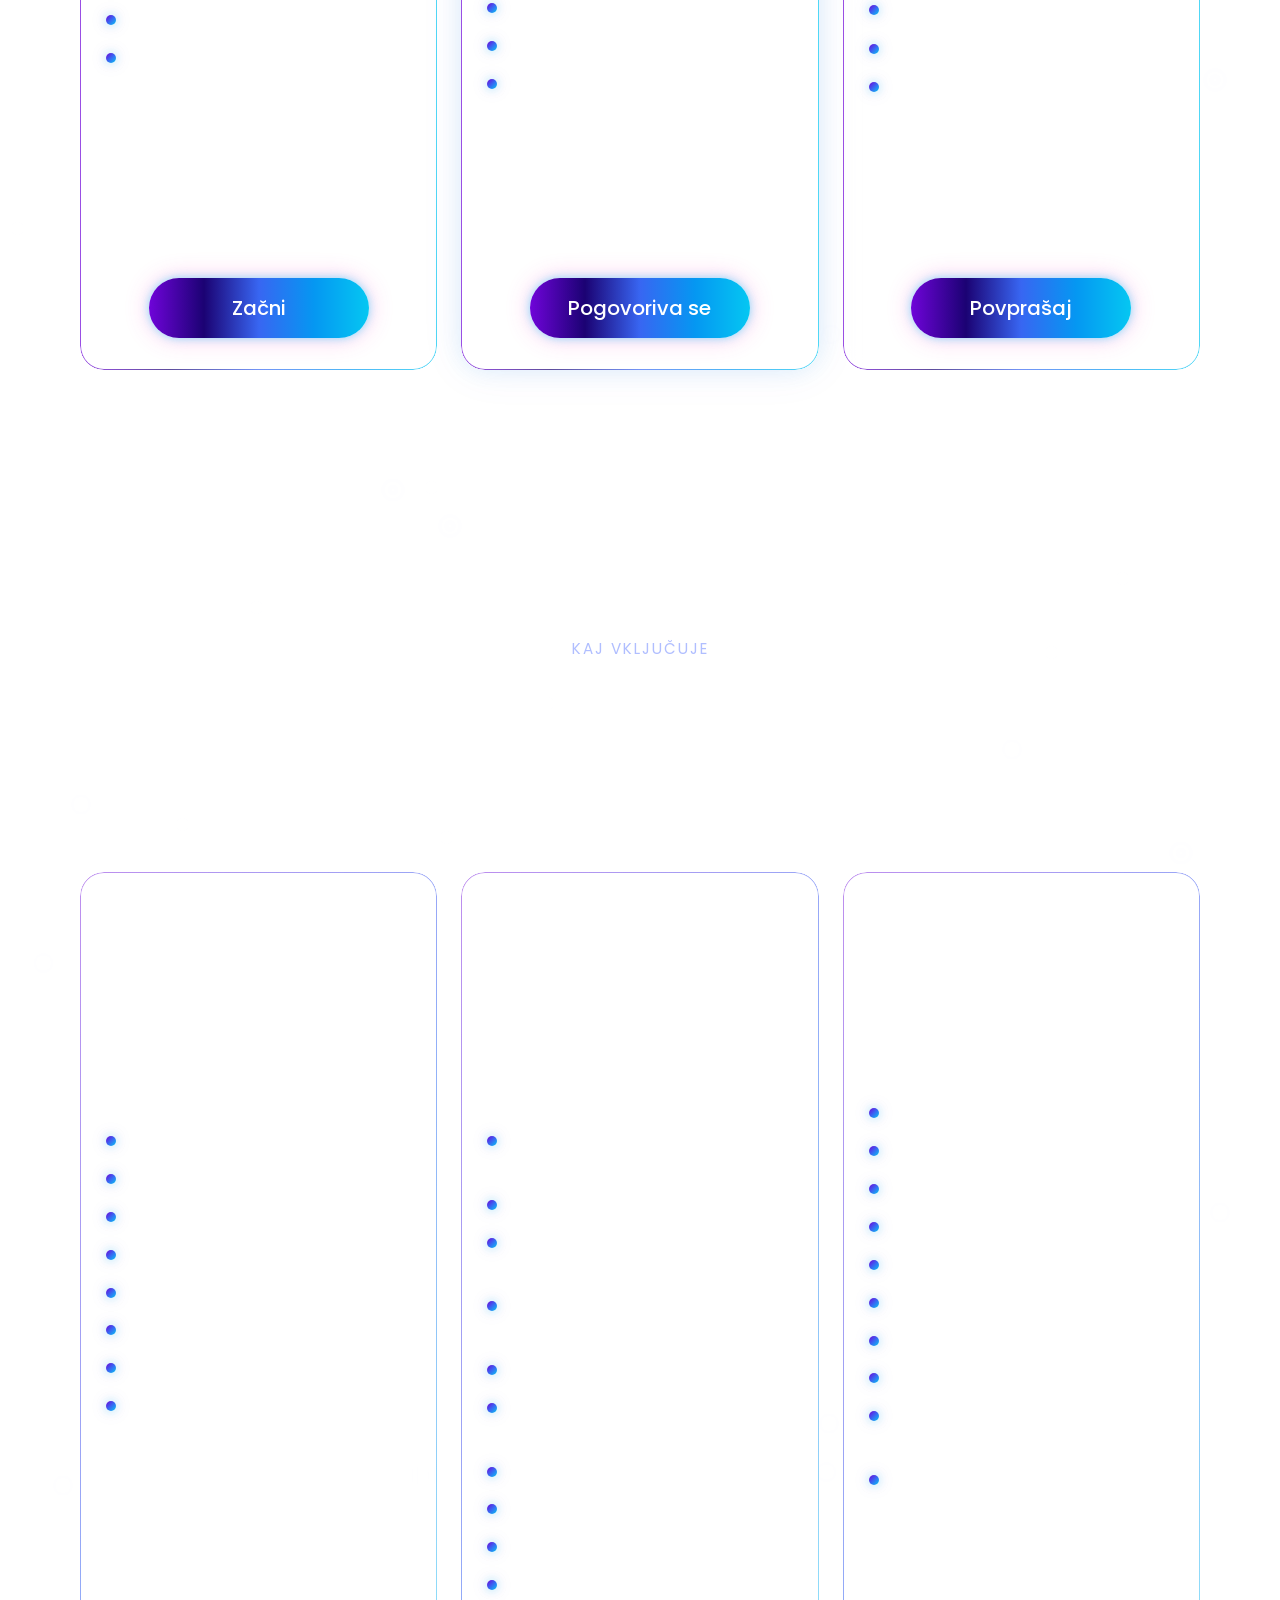
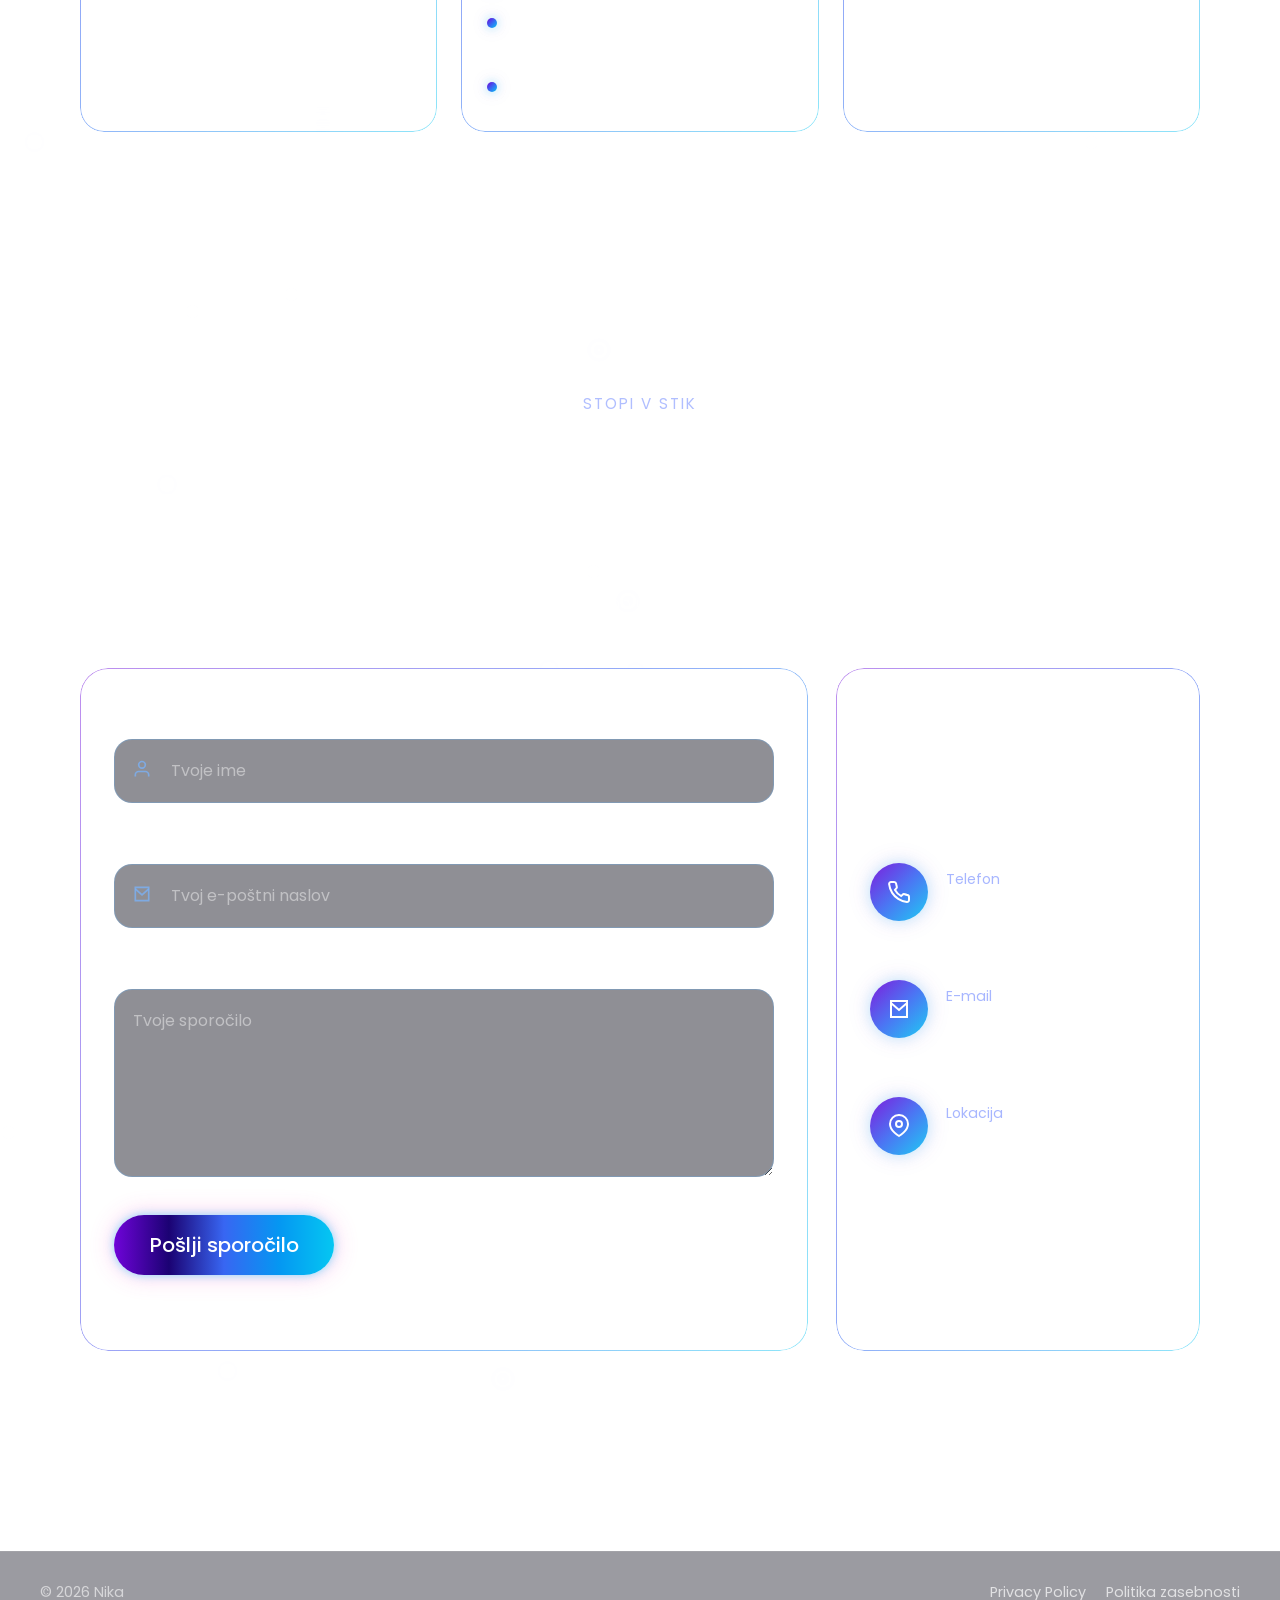
==== commit 85b5e0e1: "Add files via upload changed text" ====
--- a/index.html
+++ b/index.html
@@ -1,30 +1,30 @@
 <!doctype html>
-<html lang="en">
+<html lang="sl">
   <head>
     <meta charset="UTF-8" />
     <meta name="viewport" content="width=device-width, initial-scale=1.0" />
     <link rel="icon" href="obrazky/favicon.png" />
+    <link rel="apple-touch-icon" href="obrazky/favicon.png" />
     <meta name="author" content="Nika" />
-   <link rel="apple-touch-icon" href="obrazky/favicon.png" />
-
-    <title>Nika | Frontend Developer & Graphic Designer</title>
+
+    <title>Nika | Frontend razvijalka & grafična oblikovalka</title>
     <meta
-  name="description"
-  content="Frontend developer and graphic designer creating modern, responsive websites and visual design for businesses and brands."
-/>
+      name="description"
+      content="Frontend razvijalka in grafična oblikovalka, ki ustvarja moderne, odzivne spletne strani in vizualne rešitve za podjetja in blagovne znamke."
+    />
 
     <link rel="stylesheet" href="styles.css" />
   </head>
 
   <body>
-    <a class="skip-link" href="#main-content">Skip to main content</a>
+    <a class="skip-link" href="#main-content">Preskoči na glavno vsebino</a>
 
     <div id="comets" aria-hidden="true"></div>
 
     <header>
-      <nav class="navbar" aria-label="Main navigation">
-    
-        
+      <nav class="navbar" aria-label="Glavna navigacija">
+        <button class="menu-toggle" aria-label="Meni">☰</button>
+
         <div class="nav-indicator" aria-hidden="true"></div>
 
         <a class="nav-link active" href="#home">
@@ -39,7 +39,7 @@
             <path d="M3 9l9-7 9 7v11a2 2 0 0 1-2 2H5a2 2 0 0 1-2-2z" />
             <polyline points="9,22 9,12 15,12 15,22" />
           </svg>
-          <span>Home</span>
+          <span>Domov</span>
         </a>
 
         <a class="nav-link" href="#services">
@@ -55,7 +55,7 @@
               d="M22 19a2 2 0 0 1-2 2H4a2 2 0 0 1-2-2V5a2 2 0 0 1 2-2h5l2 3h9a2 2 0 0 1 2 2z"
             />
           </svg>
-          <span>Services</span>
+          <span>Storitve</span>
         </a>
 
         <a class="nav-link" href="#portfolio">
@@ -71,7 +71,7 @@
             <path d="M8 7V5a2 2 0 0 1 2-2h4a2 2 0 0 1 2 2v2" />
             <rect x="3" y="7" width="18" height="13" rx="2" />
           </svg>
-          <span>Portfolio</span>
+          <span>Portfelj</span>
         </a>
 
         <a class="nav-link" href="#about">
@@ -86,11 +86,11 @@
             <path d="M20 21v-2a4 4 0 0 0-4-4H8a4 4 0 0 0-4 4v2" />
             <circle cx="12" cy="7" r="4" />
           </svg>
-          <span>About</span>
+          <span>O meni</span>
         </a>
 
         <a class="nav-link nav-link-textonly" href="#pricing">
-          <span>Pricing</span>
+          <span>Cene</span>
         </a>
 
         <a class="nav-link" href="#contact">
@@ -105,49 +105,45 @@
             <path d="M4 4h16v16H4z" />
             <path d="M4 6l8 7 8-7" />
           </svg>
-          <span>Contact</span>
+          <span>Kontakt</span>
         </a>
 
         <div class="lang-switch">
-          <a href="index.html" class="lang active">EN</a>
+          <a href="index-en.html" class="lang">EN</a>
           <span class="lang-divider">|</span>
-          <a href="index-si.html" class="lang">SI</a>
-        </div>
-        <button class="menu-toggle" aria-label="Menu">
-  ☰
-</button>
+          <a href="index.html" class="lang active">SI</a>
+        </div>
       </nav>
     </header>
 
     <main id="main-content">
       <section id="home">
         <div class="first">
-          <p class="intro-text">Hi, I'm Nika</p>
+          <p class="intro-text">Živjo, sem Nika</p>
 
           <h1 class="hero-title">
-            Frontend Developer <br />
-            & Graphic Designer
+            Frontend razvijalka <br />
+            & grafična oblikovalka
           </h1>
 
           <p class="whatido">
-            I combine 5+ years of graphic design experience with modern web
-            development to create clean, functional websites that look good and
-            work well.
+            Razmišljate o novi spletni strani, grafiki ali celostni podobi vaše
+            blagovne znamke? Ne veste, kje začeti, ali pa želite le izboljšati
+            obstoječe?
           </p>
 
           <p class="whatido">
-            As a frontend developer and graphic designer, I focus on modern,
-            responsive websites, practical visual design, and clear user
-            experience for freelancers, businesses, and growing brands.
-          </p>
-
-          <a href="#contact" class="contact-btn">Start Your Project</a>
+            Na pravem mestu ste. Skupaj bomo to uredili tako, da bo imelo smisel
+            in dobro delovalo.
+          </p>
+
+          <a href="#contact" class="contact-btn">Začniva sodelovanje</a>
         </div>
 
         <div class="profile-pic">
           <img
             src="obrazky/profile.webp"
-            alt="Portrait of Nika, frontend developer and graphic designer"
+            alt="Portret Nike, frontend razvijalke in grafične oblikovalke"
             width="400"
             height="400"
             decoding="async"
@@ -160,42 +156,38 @@
       <section
         id="services"
         class="services-section"
-        aria-label="Services section"
+        aria-label="Odsek storitev"
       >
         <div class="section-heading">
-          <p class="section-label">What I Do</p>
-          <h2>Services</h2>
+          <p class="section-label">Kaj počnem</p>
+          <h2>Storitve</h2>
           <p class="section-text">
-            I help businesses build a strong visual identity and create clean,
-            effective websites that support their brand and growth.
+            Pomagam vam pri spletni strani ali grafiki, da dobro izgleda in, kar je najpomembnejše, tudi deluje tako, kot mora.
           </p>
         </div>
 
         <div class="services-grid">
           <article class="service-card">
             <div class="service-icon" aria-hidden="true">✦</div>
-            <h3>Web Design</h3>
+            <h3>Web design</h3>
             <p>
-              Clean, modern website layouts focused on clarity, user experience,
-              and real usability — not just visuals.
+              Oblikujem spletne strani, ki dobro izgledajo, imajo smisel in so enostavne za uporabo.
             </p>
           </article>
 
           <article class="service-card">
             <div class="service-icon" aria-hidden="true">⌘</div>
-            <h3>Frontend Development</h3>
+            <h3>Izdelava spletnih strani</h3>
             <p>
-              Responsive websites built with HTML, CSS, and growing JavaScript
-              skills used to create more dynamic user experiences.
+              Poskrbim, da vaša spletna stran deluje brez težav na mobilu in računalniku.
             </p>
           </article>
 
           <article class="service-card">
             <div class="service-icon" aria-hidden="true">◈</div>
-            <h3>Graphic Design</h3>
+            <h3>Grafično oblikovanje</h3>
             <p>
-              Practical graphic design for real use — visuals that are clear,
-              functional, and ready for both digital and print.
+              Ustvarjam grafiko, ki pritegne pozornost in jo dejansko lahko uporabite — od bannerjev do vizitk.
             </p>
           </article>
         </div>
@@ -204,95 +196,115 @@
       <section
         id="portfolio"
         class="portfolio-section"
-        aria-label="Portfolio section"
+        aria-label="Odsek portfelja"
       >
         <div class="section-heading">
-          <p class="section-label">My Work</p>
-          <h2>Portfolio</h2>
+          <p class="section-label">Moje delo</p>
+          <h2>Portfelj</h2>
           <p class="section-text">
-            A selection of my work combining visual creativity with functional
-            solutions.
-          </p>
-        </div>
+            Izbor mojega dela, kjer združujem vizualno ustvarjalnost s
+            funkcionalnimi rešitvami.
+          </p>
+        </div>
+
         <div class="portfolio-grid">
-
-  <article class="portfolio-card portfolio-card-light">
-    <a href="portfolio.html" class="portfolio-card-link" aria-label="Open portfolio"></a>
-
-    <img
-      src="obrazky/project1.webp"
-      alt="Landing page design example"
-      loading="lazy"
-      decoding="async"
-    />
-    <div class="card-overlay">
-      <h3>Landing Page Design</h3>
-      <p>HTML • CSS</p>
-      <div class="card-line" aria-hidden="true"></div>
-    </div>
-  </article>
-
-  <article class="portfolio-card portfolio-card-light">
-    <a href="portfolio.html" class="portfolio-card-link" aria-label="Open portfolio"></a>
-
-    <img
-      src="obrazky/project2.webp"
-      alt="Business website development example"
-      loading="lazy"
-      decoding="async"
-    />
-    <div class="card-overlay">
-      <h3>Business Website Development</h3>
-      <p>HTML • CSS • JavaScript</p>
-      <div class="card-line" aria-hidden="true"></div>
-    </div>
-  </article>
-
-  <article class="portfolio-card">
-    <a href="portfolio.html" class="portfolio-card-link" aria-label="Open portfolio"></a>
-
-    <img
-      src="obrazky/project3.webp"
-      alt="UI UX design example in Figma"
-      loading="lazy"
-      decoding="async"
-    />
-    <div class="card-overlay">
-      <h3>UI/UX Design</h3>
-      <p>Figma</p>
-      <div class="card-line" aria-hidden="true"></div>
-    </div>
-  </article>
-
-  <article class="portfolio-card portfolio-card-light portfolio-card-graphic">
-    <a href="portfolio.html" class="portfolio-card-link" aria-label="Open portfolio"></a>
-
-    <img
-      src="obrazky/project4.webp"
-      alt="Brand identity and graphic design work"
-      loading="lazy"
-      decoding="async"
-    />
-    <div class="card-overlay">
-      <h3>Brand Identity & Graphic Design</h3>
-      <p>Branding • Banners • Flyers</p>
-      <div class="card-line" aria-hidden="true"></div>
-    </div>
-  </article>
-
-</div>
+          <article class="portfolio-card portfolio-card-light">
+            <a
+              href="portfolio.html"
+              class="portfolio-card-link"
+              aria-label="Odpri portfelj"
+            ></a>
+
+            <img
+              src="obrazky/project1.webp"
+              alt="Primer dizajna pristajalne strani"
+              loading="lazy"
+              decoding="async"
+            />
+            <div class="card-overlay">
+              <h3>Oblikovanje pristajalne strani</h3>
+              <p>HTML • CSS</p>
+              <div class="card-line" aria-hidden="true"></div>
+            </div>
+          </article>
+
+          <article class="portfolio-card portfolio-card-light">
+            <a
+              href="portfolio.html"
+              class="portfolio-card-link"
+              aria-label="Odpri portfelj"
+            ></a>
+
+            <img
+              src="obrazky/project2.webp"
+              alt="Primer razvoja poslovne spletne strani"
+              loading="lazy"
+              decoding="async"
+            />
+            <div class="card-overlay">
+              <h3>Razvoj poslovne spletne strani</h3>
+              <p>HTML • CSS • JavaScript</p>
+              <div class="card-line" aria-hidden="true"></div>
+            </div>
+          </article>
+
+          <article class="portfolio-card">
+            <a
+              href="portfolio.html"
+              class="portfolio-card-link"
+              aria-label="Odpri portfelj"
+            ></a>
+
+            <img
+              src="obrazky/project3.webp"
+              alt="Primer UI UX oblikovanja v Figmi"
+              loading="lazy"
+              decoding="async"
+            />
+            <div class="card-overlay">
+              <h3>UI/UX oblikovanje</h3>
+              <p>Figma</p>
+              <div class="card-line" aria-hidden="true"></div>
+            </div>
+          </article>
+
+          <article
+            class="portfolio-card portfolio-card-light portfolio-card-graphic"
+          >
+            <a
+              href="portfolio.html"
+              class="portfolio-card-link"
+              aria-label="Odpri portfelj"
+            ></a>
+
+            <img
+              src="obrazky/project4.webp"
+              alt="Delo na področju vizualne identitete in grafičnega oblikovanja"
+              loading="lazy"
+              decoding="async"
+            />
+            <div class="card-overlay">
+              <h3>Vizualna identiteta & grafično oblikovanje</h3>
+              <p>Branding • Bannerji • Letaki</p>
+              <div class="card-line" aria-hidden="true"></div>
+            </div>
+          </article>
+        </div>
+
         <div class="portfolio-button-wrap">
-          <a href="portfolio.html" class="contact-btn">View Full Portfolio</a>
+          <a href="portfolio.html" class="contact-btn"
+            >Poglej celoten portfelj</a
+          >
         </div>
       </section>
 
-      <section id="about" class="about-section" aria-label="About section">
+      <section id="about" class="about-section" aria-label="Odsek o meni">
         <div class="about-grid">
           <div class="about-image-wrap">
             <div class="about-image-circle">
               <img
                 src="obrazky/about-photo.webp"
-                alt="Portrait of Nika"
+                alt="Portret Nike"
                 width="400"
                 height="400"
                 loading="lazy"
@@ -302,265 +314,266 @@
           </div>
 
           <div class="about-content">
-            <p class="section-label">Who I Am</p>
-            <h2>About Me</h2>
+            <p class="section-label">Kdo sem</p>
+            <h2>O meni</h2>
 
             <p class="about-text">
-              I’m a graphic designer with real-world experience, now combining
-              that background with frontend development. I’ve worked on a wide
-              range of projects — from banners, brochures, and social media
-              visuals to large-format designs like vehicle graphics,
-              storefronts, and print materials.
+              Morda se sprašujete, zakaj je moj portfelj v celoti v češčini.
+              Iskreno – nikoli si nisem mislila, da se bom znašla prav tukaj. Pa
+              začnimo od začetka.
             </p>
 
             <p class="about-text">
-              My goal is to create modern, clean, and functional websites that
-              not only look strong visually, but also support real business
-              needs.
+              Leta 2019 sem začela delati kot grafična oblikovalka v podjetju
+              Grepa Networks, ki se ukvarja z internetnimi storitvami. Ker je
+              bilo podjetje manjše, sem delala vse – od dela v Adobe programih,
+              tiskanja bannerjev in polepov, do njihove montaže. Sčasoma sem se
+              začela ukvarjati tudi z oblikovanjem spletnih strani in se učiti
+              HTML, CSS in JavaScript, da imam popoln nadzor nad končnim
+              rezultatom. Sodelovala sem pri različnih projektih – od umetnice
+              in mestne knjižnice do političnih kampanj.
             </p>
 
             <p class="about-text">
-              I focus on practical design, clear structure, responsive website
-              layouts, and visual consistency across web and graphic work. That
-              combination helps me create websites and design materials that are
-              easier to understand, more professional, and more useful in
-              everyday business use.
+              Leta 2024 sem zaključila zadnjo kampanjo pred porodniškim
+              dopustom, kmalu zatem pa smo se preselili v Slovenijo, od koder
+              prihaja moj partner. Bila je velika sprememba in iskreno tudi šok.
+              Danes pa spet čutim željo po ustvarjanju. Vrniti se k delu, ki me
+              veseli in ima smisel. Zato sem tukaj. Verjamem, da dober design ni
+              le v videzu, ampak predvsem v tem, da deluje in ima smisel.
             </p>
 
             <div class="about-points">
               <div class="about-point">
                 <span class="about-check" aria-hidden="true">✓</span>
-                <p>Experience with print and large-format design</p>
+                <p>Jasna komunikacija in enostaven potek sodelovanja</p>
               </div>
 
               <div class="about-point">
                 <span class="about-check" aria-hidden="true">✓</span>
-                <p>Design + frontend mindset</p>
+                <p>Dizajn in spletne strani, ki imajo smisel in dobro delujejo</p>
               </div>
 
               <div class="about-point">
                 <span class="about-check" aria-hidden="true">✓</span>
-                <p>Continuous learning and real projects</p>
+                <p>Individualen pristop k vsakemu projektu</p>
               </div>
             </div>
 
             <div class="about-info-grid">
               <div class="about-info-card">
-                <span class="about-info-label">Focus</span>
-                <strong>Graphic Design & Frontend Development</strong>
+                <span class="about-info-label">Fokus</span>
+                <strong>Grafično oblikovanje & frontend razvoj</strong>
               </div>
 
               <div class="about-info-card">
-                <span class="about-info-label">Tools</span>
+                <span class="about-info-label">Orodja</span>
                 <strong>HTML • CSS • JavaScript • Figma • Adobe Suite</strong>
               </div>
             </div>
 
-            <a href="#contact" class="contact-btn about-cta"
-              >Let’s Work Together</a
-            >
+            <a href="#contact" class="contact-btn about-cta">Stopi v stik</a>
           </div>
         </div>
       </section>
 
-      <section id="pricing" class="pricing-section" aria-label="Pricing section">
+      <section id="pricing" class="pricing-section" aria-label="Odsek cen">
         <div class="section-heading">
-          <p class="section-label">Investment</p>
-          <h2>Pricing</h2>
+          <p class="section-label">Investicija</p>
+          <h2>Cene</h2>
           <p class="section-text">
-            Clear starting packages for web and graphic design services. Every
-            project is different, so the final price depends on the scope,
-            content, and level of complexity.
+            Jasni začetni paketi za spletne in grafične storitve. Vsak projekt
+            je drugačen, zato je končna cena odvisna od obsega, vsebine in
+            stopnje zahtevnosti.
           </p>
         </div>
 
         <div class="pricing-grid">
           <article class="pricing-card">
             <div class="pricing-icon" aria-hidden="true">✦</div>
-            <h3>Starter Website</h3>
+            <h3>Osnovna spletna stran</h3>
             <p class="pricing-intro">
-              A simple and professional one-page website for freelancers,
-              personal brands, and small businesses.
+              Preprosta in profesionalna enostranska spletna stran za
+              freelancerje, osebne blagovne znamke in manjša podjetja.
             </p>
 
             <ul class="pricing-list">
-              <li>1 page website</li>
-              <li>Custom modern layout</li>
-              <li>Responsive mobile design</li>
-              <li>Basic SEO setup</li>
-              <li>Contact form integration</li>
-              <li>Fast-loading structure</li>
-              <li>Basic post-launch support</li>
+              <li>1-stranska spletna stran</li>
+              <li>Prilagojena moderna postavitev</li>
+              <li>Odziven dizajn za mobilne naprave</li>
+              <li>Osnovna SEO nastavitev</li>
+              <li>Vključen kontaktni obrazec</li>
+              <li>Hitro nalaganje</li>
+              <li>Osnovna podpora po objavi</li>
             </ul>
 
-            <div class="pricing-price">from 300 €</div>
+            <div class="pricing-price">od 300 €</div>
             <p class="pricing-note">
-              Ideal for portfolios, service pages, and simple business
-              presentation websites.
-            </p>
-
-            <a href="#contact" class="contact-btn pricing-btn">Get Started</a>
+              Idealno za portfelje, storitvene strani in preproste
+              predstavitvene poslovne spletne strani.
+            </p>
+
+            <a href="#contact" class="contact-btn pricing-btn">Začni</a>
           </article>
 
           <article class="pricing-card pricing-card-featured">
             <div class="pricing-icon" aria-hidden="true">⌘</div>
-            <h3>Business Website</h3>
+            <h3>Poslovna spletna stran</h3>
             <p class="pricing-intro">
-              A more complete website solution for businesses that need stronger
-              structure, more content, and a more polished online presence.
+              Celovitejša rešitev za podjetja, ki potrebujejo boljšo strukturo,
+              več vsebine in bolj dodelano spletno prisotnost.
             </p>
 
             <ul class="pricing-list">
-              <li>Multi-page website</li>
-              <li>Custom design tailored to your brand</li>
-              <li>Responsive mobile and tablet layout</li>
-              <li>Contact form integration</li>
-              <li>Basic SEO structure</li>
-              <li>Clear content hierarchy</li>
-              <li>Post-launch support</li>
+              <li>Večstranska spletna stran</li>
+              <li>Dizajn prilagojen tvoji blagovni znamki</li>
+              <li>Odzivna postavitev za mobilne naprave in tablice</li>
+              <li>Vključen kontaktni obrazec</li>
+              <li>Osnovna SEO struktura</li>
+              <li>Jasna hierarhija vsebine</li>
+              <li>Podpora po objavi</li>
             </ul>
 
-            <div class="pricing-price">from 600 €</div>
+            <div class="pricing-price">od 600 €</div>
             <p class="pricing-note">
-              Best for growing businesses that need a more detailed and
-              trustworthy website.
-            </p>
-
-            <a href="#contact" class="contact-btn pricing-btn">Let’s Talk</a>
+              Najboljša izbira za rastoča podjetja, ki potrebujejo bolj podrobno
+              in zaupanja vredno spletno stran.
+            </p>
+
+            <a href="#contact" class="contact-btn pricing-btn">Pogovoriva se</a>
           </article>
 
           <article class="pricing-card">
             <div class="pricing-icon" aria-hidden="true">◈</div>
-            <h3>Graphic Design</h3>
+            <h3>Grafično oblikovanje</h3>
             <p class="pricing-intro">
-              Practical design work for digital and print use, created to
-              support visibility, communication, and visual consistency.
+              Praktično oblikovalsko delo za digitalno in tiskano uporabo, ki
+              podpira prepoznavnost, komunikacijo in vizualno doslednost.
             </p>
 
             <ul class="pricing-list">
-              <li>Social media graphics</li>
-              <li>Promotional banners</li>
-              <li>Flyers and brochures</li>
-              <li>Business cards</li>
-              <li>Print-ready materials</li>
-              <li>Large-format design</li>
-              <li>Branded visual assets</li>
+              <li>Grafike za družbena omrežja</li>
+              <li>Promocijski bannerji</li>
+              <li>Letaki in brošure</li>
+              <li>Vizitke</li>
+              <li>Materiali pripravljeni za tisk</li>
+              <li>Oblikovanje velikih formatov</li>
+              <li>Vizualni elementi blagovne znamke</li>
             </ul>
 
-            <div class="pricing-price">from 30 €+</div>
+            <div class="pricing-price">od 30 €+</div>
             <p class="pricing-note">
-              Final pricing depends on format, quantity, revisions, and project
-              type.
-            </p>
-
-            <a href="#contact" class="contact-btn pricing-btn">Inquire</a>
+              Končna cena je odvisna od formata, količine, popravkov in vrste
+              projekta.
+            </p>
+
+            <a href="#contact" class="contact-btn pricing-btn">Povprašaj</a>
           </article>
         </div>
 
         <div class="pricing-extra">
           <p class="section-text">
-            All prices are starting prices and may vary depending on project
-            scope, custom requirements, content preparation, and revision
-            complexity. If you are not sure which package fits your project,
-            send me a message and I will recommend the most suitable option.
+            Vse cene so začetne in se lahko razlikujejo glede na obseg projekta,
+            posebne zahteve, pripravo vsebine in zahtevnost popravkov. Če nisi
+            prepričan/a, kateri paket je pravi za tvoj projekt, mi pošlji
+            sporočilo in priporočila ti bom najprimernejšo možnost.
           </p>
         </div>
       </section>
 
       <section
         class="pricing-details-section"
-        aria-label="Pricing details section"
+        aria-label="Odsek podrobnosti paketov"
       >
         <div class="section-heading">
-          <p class="section-label">What’s Included</p>
-          <h2>Package Details</h2>
+          <p class="section-label">Kaj vključuje</p>
+          <h2>Podrobnosti paketov</h2>
           <p class="section-text">
-            Below is a more detailed overview of what is usually included in each
-            package. Every project is different, so the final structure may vary
-            depending on your goals, content, and required features.
+            Spodaj je podrobnejši pregled tega, kaj je običajno vključeno v
+            posamezen paket. Vsak projekt je drugačen, zato se lahko končna
+            struktura razlikuje glede na tvoje cilje, vsebino in potrebne
+            funkcionalnosti.
           </p>
         </div>
 
         <div class="pricing-details-grid">
           <article class="pricing-details-card">
-            <h3>Starter Website Includes</h3>
+            <h3>Osnovna spletna stran vključuje</h3>
             <p class="pricing-details-text">
-              The Starter Website package is designed for freelancers, personal
-              brands, portfolios, and small businesses that need a clean and
-              professional online presence.
+              Paket Osnovna spletna stran je namenjen freelancerjem, osebnim
+              blagovnim znamkam, portfeljem in manjšim podjetjem, ki potrebujejo
+              čisto in profesionalno spletno prisotnost.
             </p>
             <ul class="pricing-details-list">
-              <li>One-page website structure</li>
-              <li>Custom visual layout</li>
-              <li>Responsive mobile design</li>
-              <li>Basic typography and spacing setup</li>
-              <li>Contact section or contact form</li>
-              <li>Basic on-page SEO setup</li>
-              <li>Fast and clean frontend structure</li>
-              <li>Minor post-launch text adjustments</li>
+              <li>Struktura enostranske spletne strani</li>
+              <li>Prilagojena vizualna postavitev</li>
+              <li>Odziven dizajn za mobilne naprave</li>
+              <li>Osnovna tipografija in razmiki</li>
+              <li>Kontaktni odsek ali kontaktni obrazec</li>
+              <li>Osnovna on-page SEO nastavitev</li>
+              <li>Hitra in čista frontend struktura</li>
+              <li>Manjši popravki besedila po objavi</li>
             </ul>
           </article>
 
           <article class="pricing-details-card">
-            <h3>Business Website Includes</h3>
+            <h3>Poslovna spletna stran vključuje</h3>
             <p class="pricing-details-text">
-              The Business Website package is a better fit for companies and
-              growing brands that need more content, a clearer website
-              structure, and a more complete online presentation.
+              Paket Poslovna spletna stran je bolj primeren za podjetja in
+              rastoče blagovne znamke, ki potrebujejo več vsebine, bolj jasno
+              strukturo spletne strani in celovitejšo spletno predstavitev.
             </p>
             <ul class="pricing-details-list">
-              <li>Multi-page website setup</li>
-              <li>Custom design matched to your brand</li>
-              <li>Homepage and additional content pages</li>
-              <li>Responsive layout for mobile and tablet</li>
-              <li>Contact form integration</li>
-              <li>Basic SEO structure and page hierarchy</li>
-              <li>Clear content organization</li>
-              <li>Consistent typography and spacing</li>
-              <li>Service sections or service pages</li>
-              <li>Portfolio, gallery, or reference section</li>
-              <li>Basic social or contact links setup</li>
-              <li>Minor post-launch support and adjustments</li>
+              <li>Postavitev večstranske spletne strani</li>
+              <li>Dizajn prilagojen tvoji blagovni znamki</li>
+              <li>Domača stran in dodatne vsebinske strani</li>
+              <li>Odzivna postavitev za mobilne naprave in tablice</li>
+              <li>Vključen kontaktni obrazec</li>
+              <li>Osnovna SEO struktura in hierarhija strani</li>
+              <li>Jasna organizacija vsebine</li>
+              <li>Dosledna tipografija in razmiki</li>
+              <li>Storitveni odseki ali podstrani storitev</li>
+              <li>Portfelj, galerija ali referenčni odsek</li>
+              <li>Osnovna nastavitev družbenih ali kontaktnih povezav</li>
+              <li>Manjša podpora in popravki po objavi</li>
             </ul>
           </article>
 
           <article class="pricing-details-card">
-            <h3>Graphic Design Includes</h3>
+            <h3>Grafično oblikovanje vključuje</h3>
             <p class="pricing-details-text">
-              Graphic design services can cover both digital and print
-              materials, depending on what your business or project needs most.
+              Grafične storitve lahko vključujejo tako digitalne kot tiskane
+              materiale, odvisno od tega, kaj tvoje podjetje ali projekt najbolj
+              potrebuje.
             </p>
             <ul class="pricing-details-list">
-              <li>Social media graphics</li>
-              <li>Advertising banners</li>
-              <li>Flyers and brochures</li>
-              <li>Business cards</li>
-              <li>Print-ready file preparation</li>
-              <li>Storefront graphics</li>
-              <li>Vehicle graphics</li>
-              <li>Large-format design materials</li>
-              <li>Visual assets for campaigns and promotions</li>
-              <li>Branded design support across formats</li>
+              <li>Grafike za družbena omrežja</li>
+              <li>Oglaševalski bannerji</li>
+              <li>Letaki in brošure</li>
+              <li>Vizitke</li>
+              <li>Priprava datotek za tisk</li>
+              <li>Grafike za izložbe</li>
+              <li>Grafike za vozila</li>
+              <li>Oblikovanje velikih formatov</li>
+              <li>Vizualni elementi za kampanje in promocije</li>
+              <li>Podpora pri oblikovanju v različnih formatih</li>
             </ul>
           </article>
         </div>
       </section>
 
-      <section
-        id="contact"
-        class="contact-section"
-        aria-label="Contact section"
-      >
+      <section id="contact" class="contact-section" aria-label="Odsek kontakta">
         <div class="section-heading">
-          <p class="section-label">Get In Touch</p>
-          <h2>Let’s Work Together</h2>
+          <p class="section-label">Stopi v stik</p>
+          <h2>Začniva sodelovanje</h2>
           <p class="section-text contact-intro">
-            Ready to bring your ideas to life? Send me a message and I will get
-            back to you soon.
+            Si pripravljen/a svoje ideje spraviti v življenje? Pošlji mi
+            sporočilo in oglasila se ti bom v najkrajšem možnem času.
           </p>
           <p class="section-text contact-intro">
-            If you need a modern website, frontend support, or practical graphic
-            design for digital and print use, feel free to reach out.
+            Če potrebuješ moderno spletno stran, frontend podporo ali praktično
+            grafično oblikovanje za digitalno in tiskano uporabo, mi lahko brez
+            skrbi pišeš.
           </p>
         </div>
 
@@ -575,11 +588,11 @@
               <input
                 type="hidden"
                 name="_subject"
-                value="New message from portfolio"
+                value="Novo sporočilo s portfelja"
               />
 
               <div class="form-group">
-                <label for="name">Your Name</label>
+                <label for="name">Tvoje ime</label>
                 <div class="input-wrap">
                   <span class="input-icon" aria-hidden="true">
                     <svg
@@ -596,7 +609,7 @@
                     type="text"
                     id="name"
                     name="name"
-                    placeholder="Your Name"
+                    placeholder="Tvoje ime"
                     autocomplete="name"
                     required
                   />
@@ -604,7 +617,7 @@
               </div>
 
               <div class="form-group">
-                <label for="email">Your Email</label>
+                <label for="email">Tvoj e-poštni naslov</label>
                 <div class="input-wrap">
                   <span class="input-icon" aria-hidden="true">
                     <svg
@@ -621,7 +634,7 @@
                     type="email"
                     id="email"
                     name="email"
-                    placeholder="Your Email"
+                    placeholder="Tvoj e-poštni naslov"
                     autocomplete="email"
                     required
                   />
@@ -629,19 +642,21 @@
               </div>
 
               <div class="form-group">
-                <label for="message">Your Message</label>
+                <label for="message">Tvoje sporočilo</label>
                 <div class="input-wrap textarea-wrap">
                   <textarea
                     id="message"
                     name="message"
-                    placeholder="Your Message"
+                    placeholder="Tvoje sporočilo"
                     rows="6"
                     required
                   ></textarea>
                 </div>
               </div>
 
-              <button type="submit" class="contact-btn">Send Message</button>
+              <button type="submit" class="contact-btn">
+                Pošlji sporočilo
+              </button>
 
               <p id="form-status" class="form-status" aria-live="polite"></p>
             </form>
@@ -662,7 +677,7 @@
                 </svg>
               </div>
               <div class="contact-info-text">
-                <span>Phone</span>
+                <span>Telefon</span>
                 <strong><a href="tel:+38651470341">+386 51 470 341</a></strong>
               </div>
             </div>
@@ -680,8 +695,12 @@
                 </svg>
               </div>
               <div class="contact-info-text">
-                <span>Email</span>
-                <strong><a href="mailto:nikadev@gmail.com">nikadev@gmail.com</a></strong>
+                <span>E-mail</span>
+                <strong
+                  ><a href="mailto:nikadev@gmail.com"
+                    >nikadev@gmail.com</a
+                  ></strong
+                >
               </div>
             </div>
 
@@ -698,8 +717,8 @@
                 </svg>
               </div>
               <div class="contact-info-text">
-                <span>Location</span>
-                <strong>Slovenia</strong>
+                <span>Lokacija</span>
+                <strong>Slovenija</strong>
               </div>
             </div>
           </div>
@@ -707,7 +726,7 @@
       </section>
     </main>
 
-    <button id="scrollToTop" class="scroll-to-top" aria-label="Scroll to top">
+    <button id="scrollToTop" class="scroll-to-top" aria-label="Pomakni na vrh">
       <svg
         viewBox="0 0 24 24"
         fill="none"
@@ -721,17 +740,16 @@
     </button>
 
     <footer class="footer">
-  <div class="footer-content">
-    <p>© 2026 Nika</p>
-
-    <div class="footer-links">
-      <a href="privacy.html">Privacy Policy</a>
-      <a href="privacy-si.html">Politika zasebnosti</a>
-    </div>
-  </div>
-</footer>
+      <div class="footer-content">
+        <p>© 2026 Nika</p>
+
+        <div class="footer-links">
+          <a href="privacy-en.html">Privacy Policy</a>
+          <a href="privacy.html">Politika zasebnosti</a>
+        </div>
+      </div>
+    </footer>
 
     <script src="script.js"></script>
-
   </body>
-</html>+</html>
--- a/styles.css
+++ b/styles.css
@@ -2170,4 +2170,14 @@
 
 .footer-links a:hover {
   color: #05c7f2;
+}
+
+.privacy-page {
+  color: #e5e7eb; /* světle šedá na text */
+}
+
+.privacy-page h1,
+.privacy-page h2 {
+  color: #ffffff;
+  font-family: "Montserrat", sans-serif;
 }
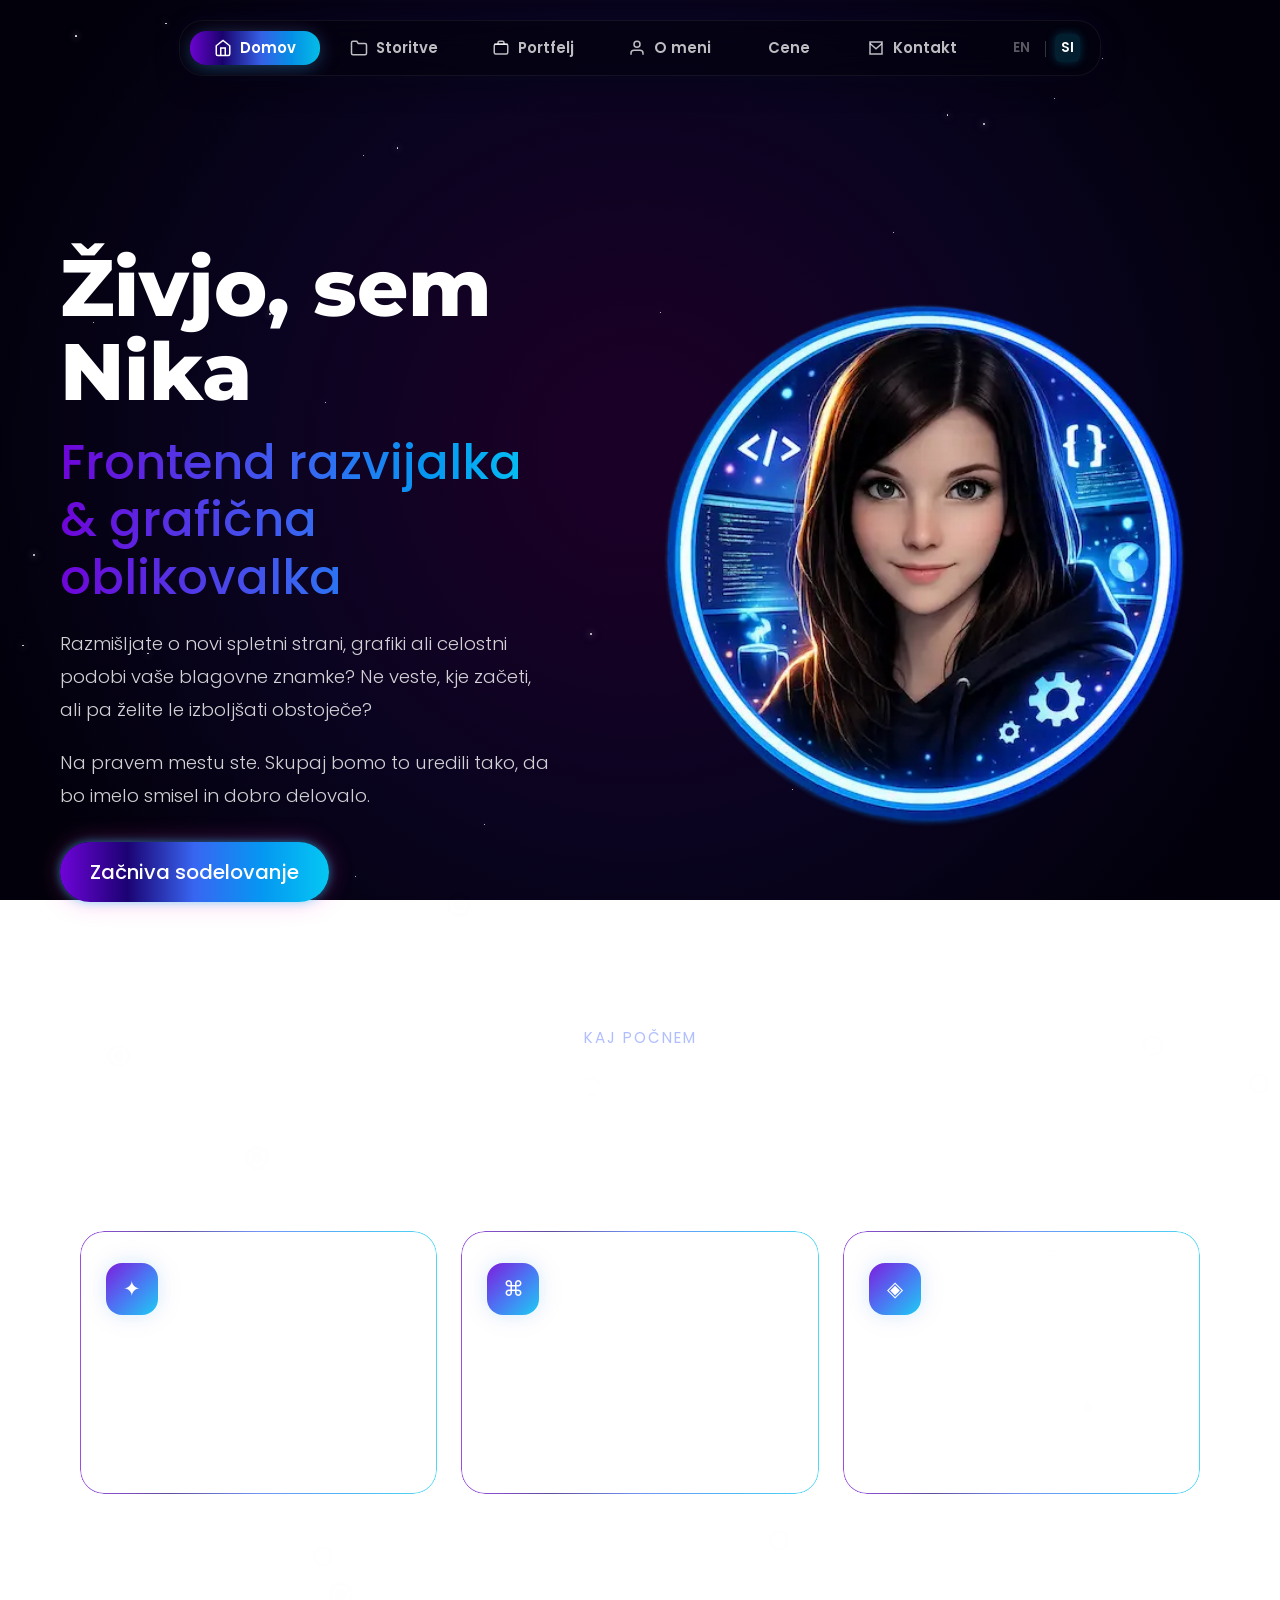
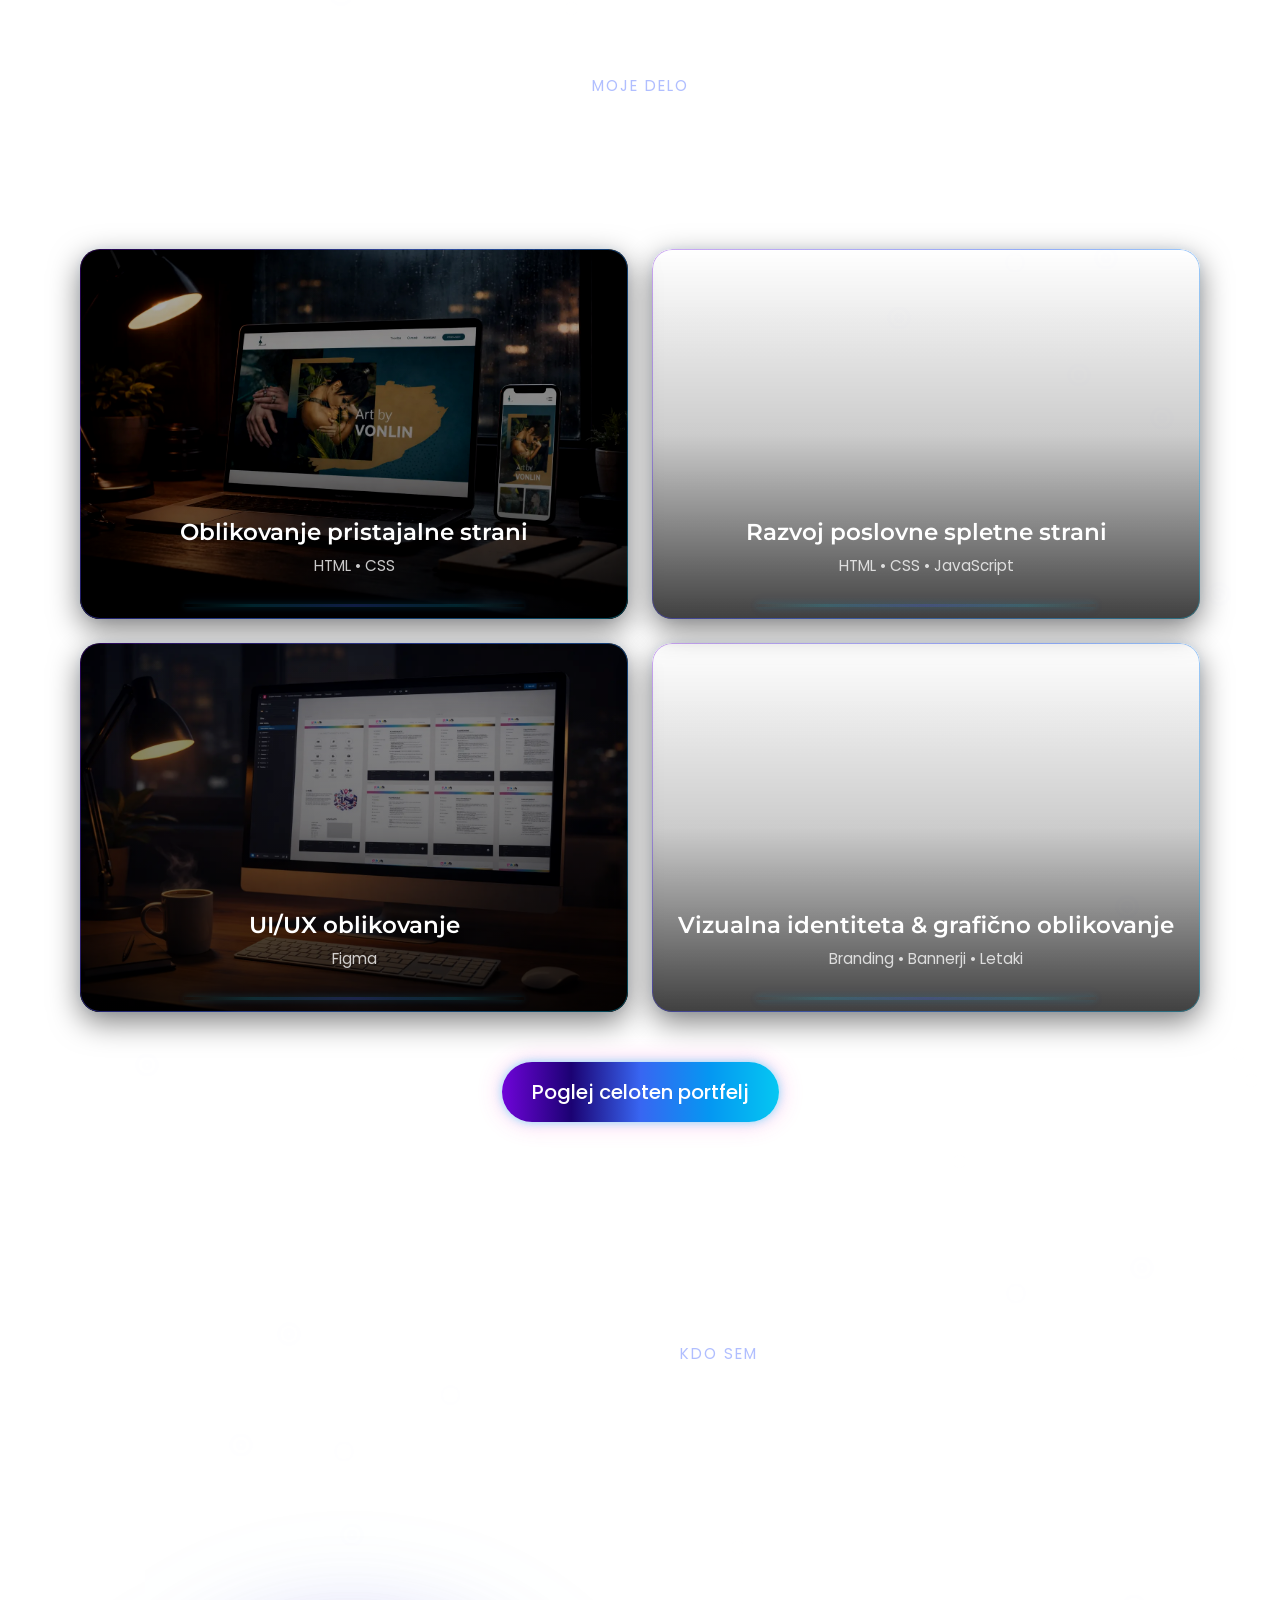
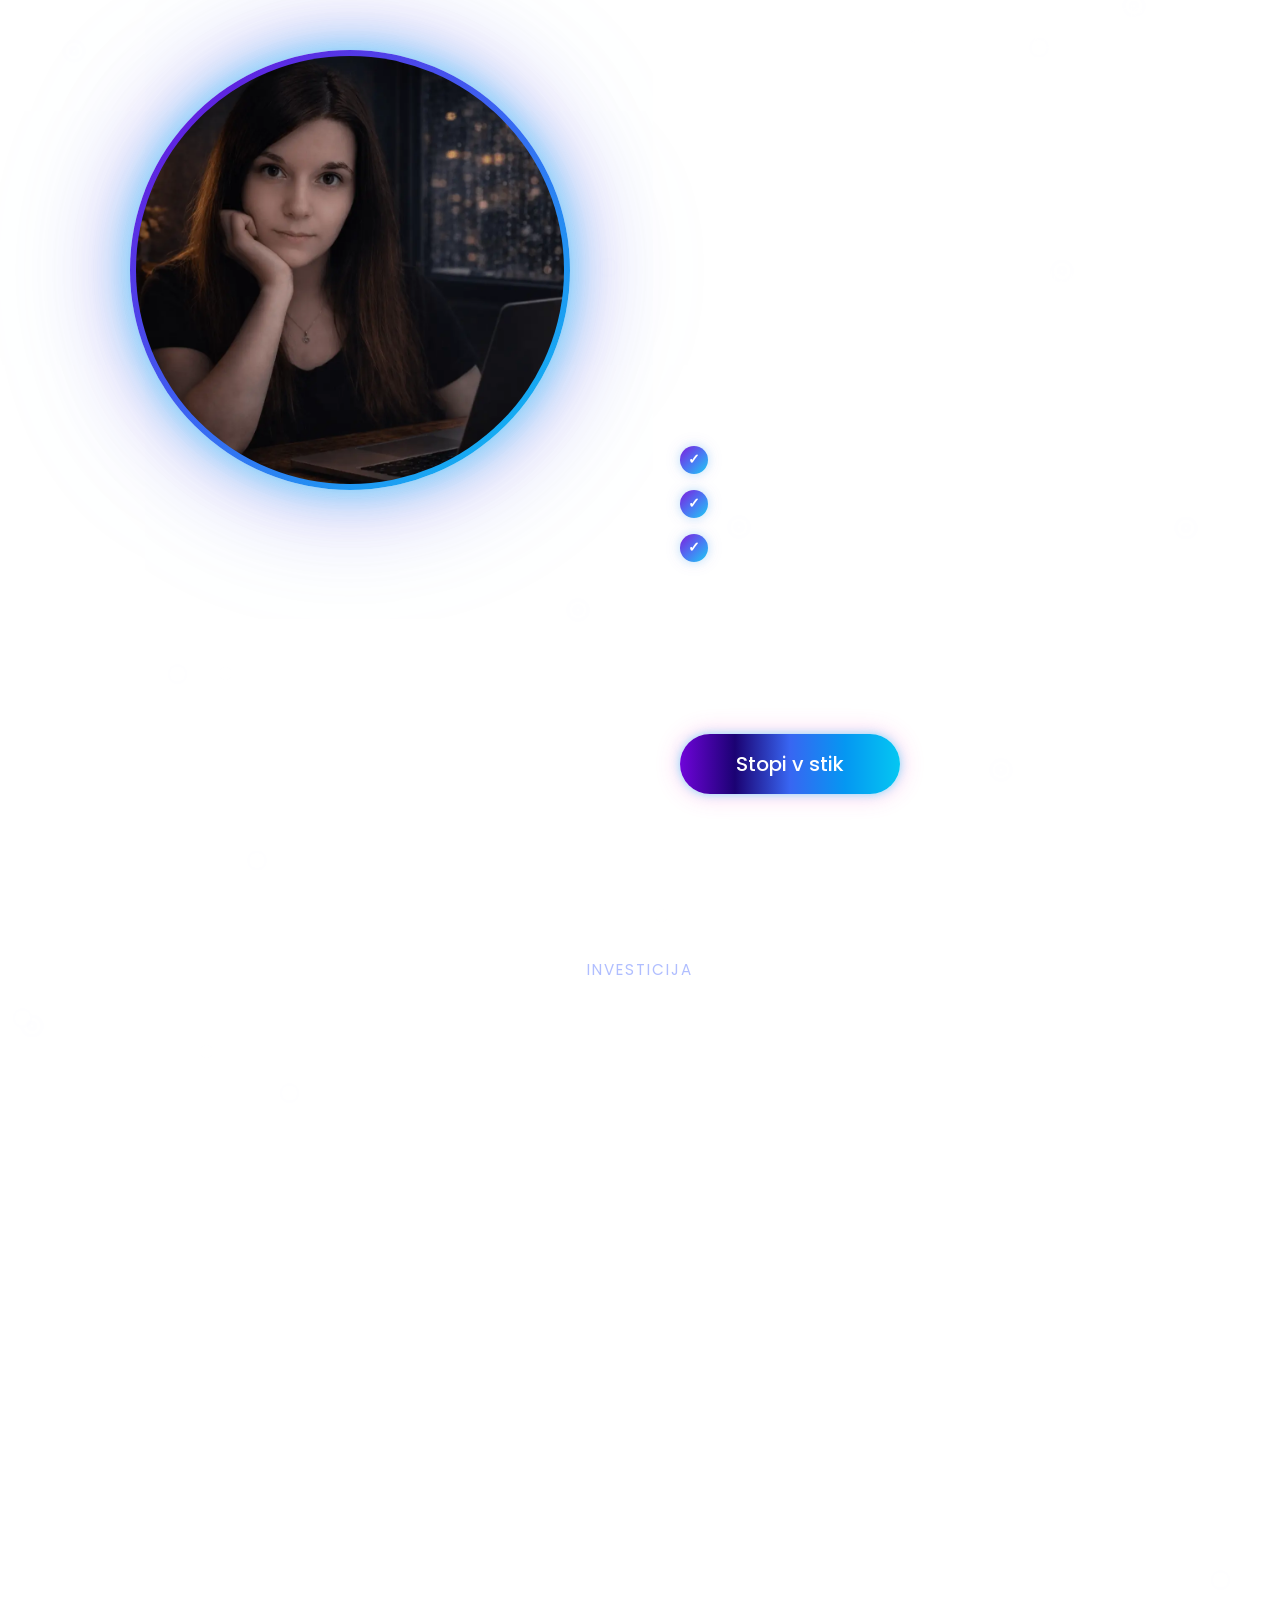
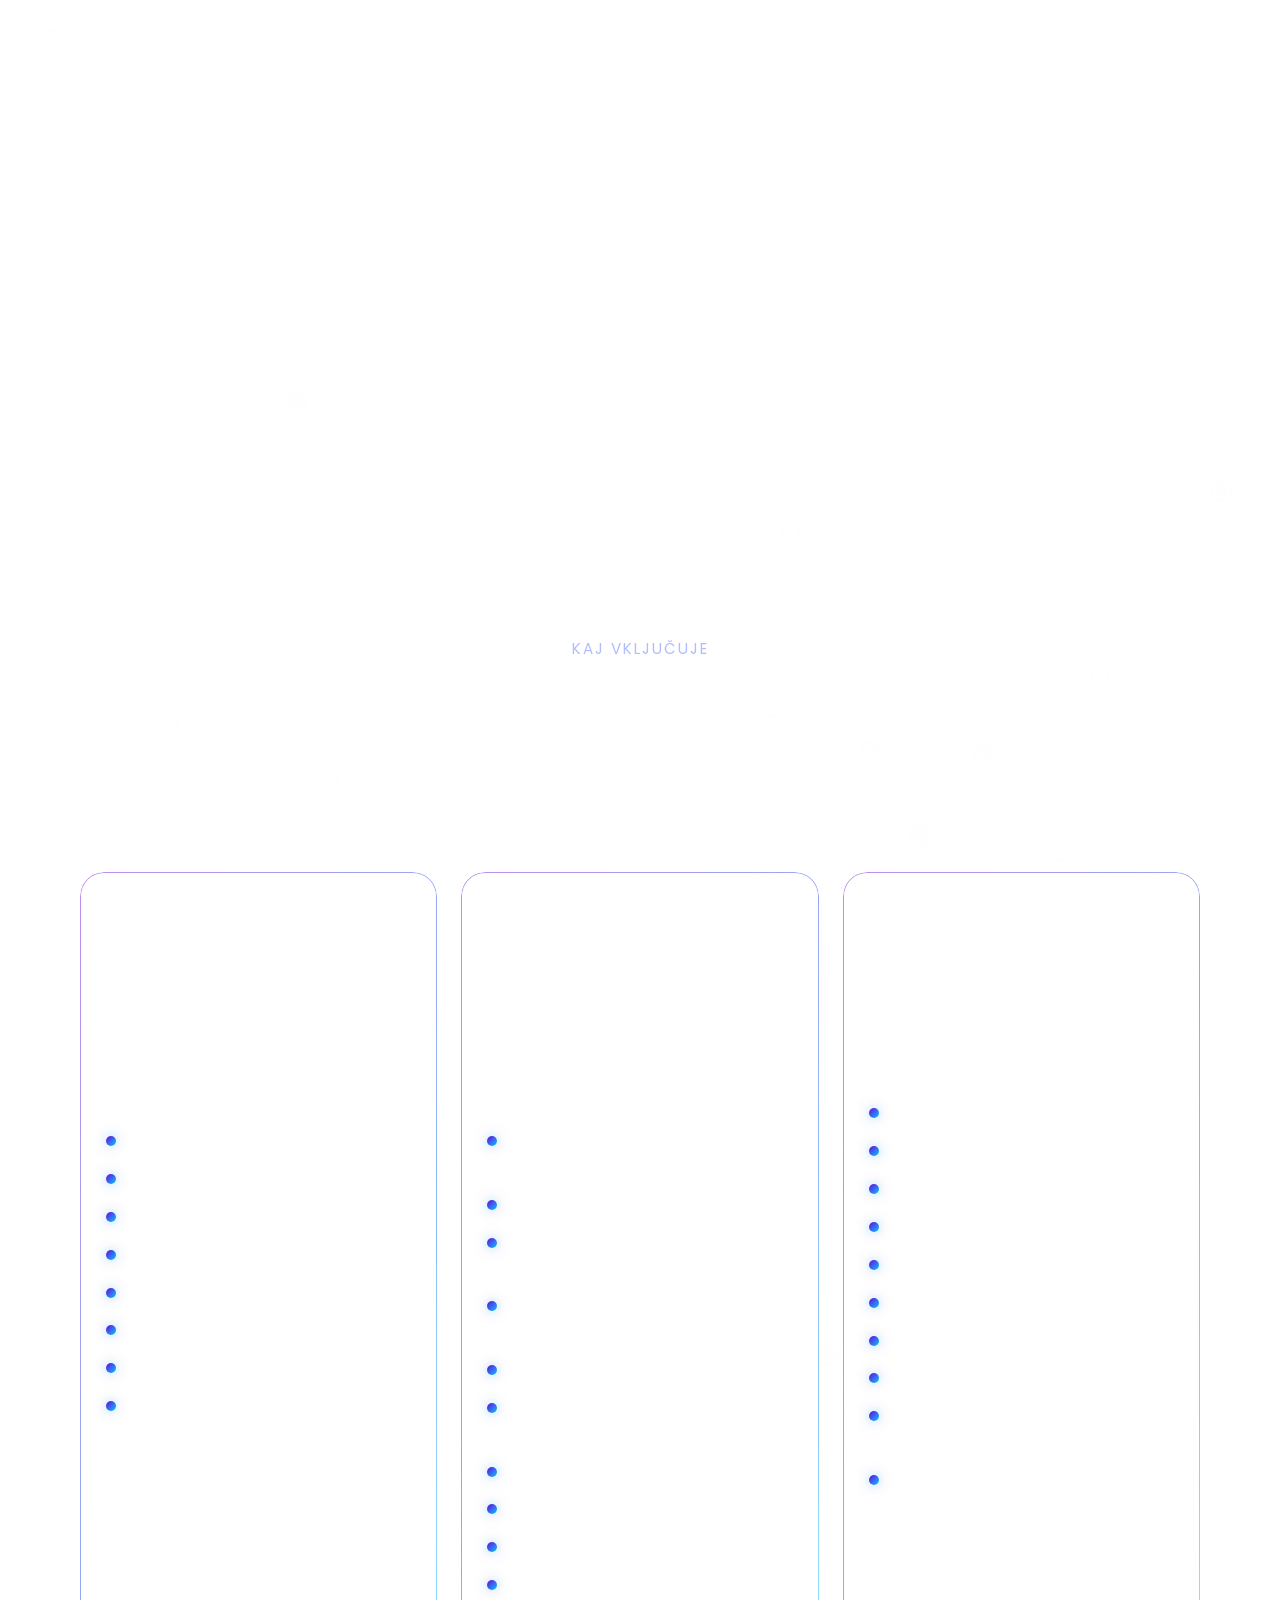
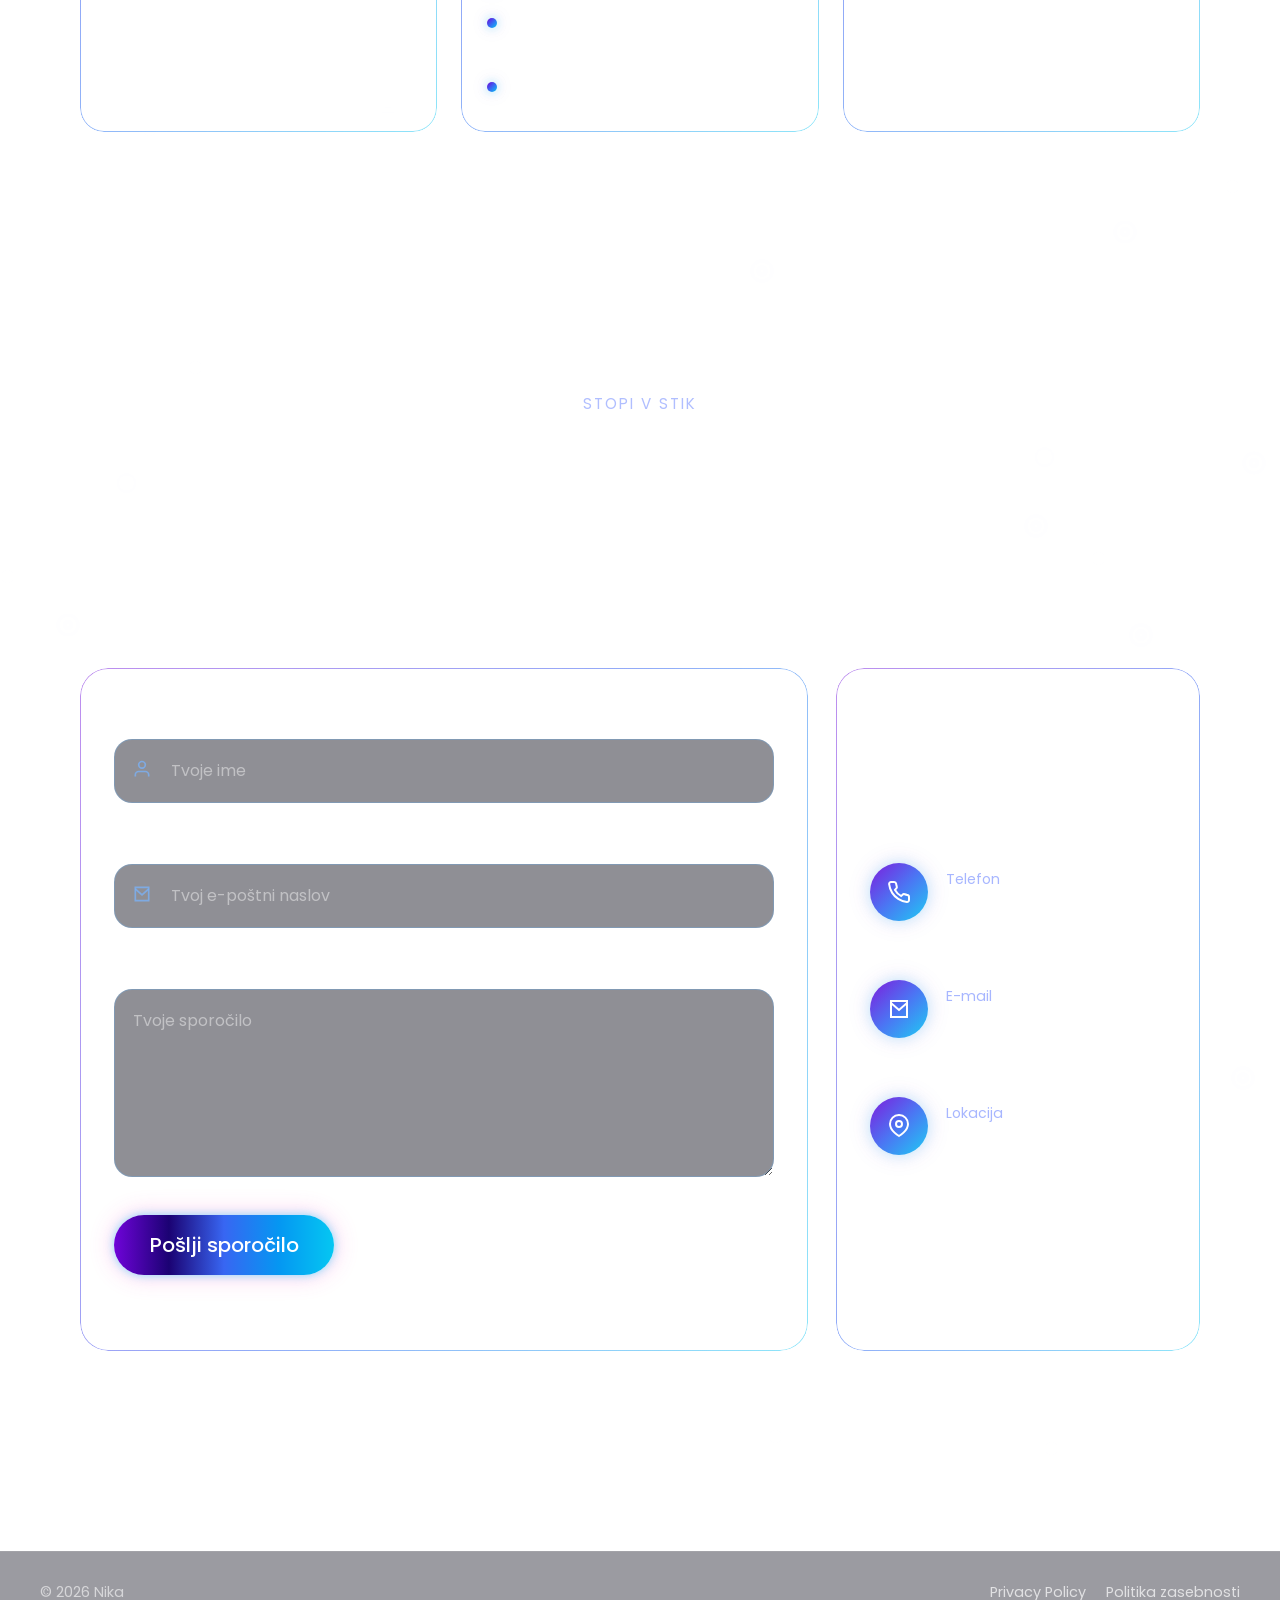
==== commit 5676f2b8: "Add files via upload fix email, portfolio, phone text" ====
--- a/index.html
+++ b/index.html
@@ -162,7 +162,8 @@
           <p class="section-label">Kaj počnem</p>
           <h2>Storitve</h2>
           <p class="section-text">
-            Pomagam vam pri spletni strani ali grafiki, da dobro izgleda in, kar je najpomembnejše, tudi deluje tako, kot mora.
+            Pomagam vam pri spletni strani ali grafiki, da dobro izgleda in, kar
+            je najpomembnejše, tudi deluje tako, kot mora.
           </p>
         </div>
 
@@ -171,7 +172,8 @@
             <div class="service-icon" aria-hidden="true">✦</div>
             <h3>Web design</h3>
             <p>
-              Oblikujem spletne strani, ki dobro izgledajo, imajo smisel in so enostavne za uporabo.
+              Oblikujem spletne strani, ki dobro izgledajo, imajo smisel in so
+              enostavne za uporabo.
             </p>
           </article>
 
@@ -179,7 +181,8 @@
             <div class="service-icon" aria-hidden="true">⌘</div>
             <h3>Izdelava spletnih strani</h3>
             <p>
-              Poskrbim, da vaša spletna stran deluje brez težav na mobilu in računalniku.
+              Poskrbim, da vaša spletna stran deluje brez težav na mobitelu in
+              računalniku.
             </p>
           </article>
 
@@ -187,7 +190,8 @@
             <div class="service-icon" aria-hidden="true">◈</div>
             <h3>Grafično oblikovanje</h3>
             <p>
-              Ustvarjam grafiko, ki pritegne pozornost in jo dejansko lahko uporabite — od bannerjev do vizitk.
+              Ustvarjam grafiko, ki pritegne pozornost in jo dejansko lahko
+              uporabite — od bannerjev do vizitk.
             </p>
           </article>
         </div>
@@ -212,8 +216,12 @@
             <a
               href="portfolio.html"
               class="portfolio-card-link"
-              aria-label="Odpri portfelj"
-            ></a>
+              aria-label="Odpri portfelj: Oblikovanje pristajalne strani"
+            >
+              <span class="sr-only"
+                >Odpri portfelj: Oblikovanje pristajalne strani</span
+              >
+            </a>
 
             <img
               src="obrazky/project1.webp"
@@ -232,8 +240,12 @@
             <a
               href="portfolio.html"
               class="portfolio-card-link"
-              aria-label="Odpri portfelj"
-            ></a>
+              aria-label="Odpri portfelj: Razvoj poslovne spletne strani"
+            >
+              <span class="sr-only"
+                >Odpri portfelj: Razvoj poslovne spletne strani</span
+              >
+            </a>
 
             <img
               src="obrazky/project2.webp"
@@ -252,8 +264,10 @@
             <a
               href="portfolio.html"
               class="portfolio-card-link"
-              aria-label="Odpri portfelj"
-            ></a>
+              aria-label="Odpri portfelj: UI UX oblikovanje"
+            >
+              <span class="sr-only">Odpri portfelj: UI UX oblikovanje</span>
+            </a>
 
             <img
               src="obrazky/project3.webp"
@@ -274,8 +288,13 @@
             <a
               href="portfolio.html"
               class="portfolio-card-link"
-              aria-label="Odpri portfelj"
-            ></a>
+              aria-label="Odpri portfelj: Vizualna identiteta in grafično oblikovanje"
+            >
+              <span class="sr-only"
+                >Odpri portfelj: Vizualna identiteta in grafično
+                oblikovanje</span
+              >
+            </a>
 
             <img
               src="obrazky/project4.webp"
@@ -697,8 +716,8 @@
               <div class="contact-info-text">
                 <span>E-mail</span>
                 <strong
-                  ><a href="mailto:nikadev@gmail.com"
-                    >nikadev@gmail.com</a
+                  ><a href="mailto:nikadevstudio@gmail.com"
+                    >nikadevstudio@gmail.com</a
                   ></strong
                 >
               </div>
@@ -752,4 +771,4 @@
 
     <script src="script.js"></script>
   </body>
-</html>
+</html>
--- a/styles.css
+++ b/styles.css
@@ -2180,4 +2180,17 @@
 .privacy-page h2 {
   color: #ffffff;
   font-family: "Montserrat", sans-serif;
-}+}
+
+.sr-only {
+  position: absolute;
+  width: 1px;
+  height: 1px;
+  padding: 0;
+  margin: -1px;
+  overflow: hidden;
+  clip: rect(0, 0, 0, 0);
+  white-space: nowrap;
+  border: 0;
+}
+
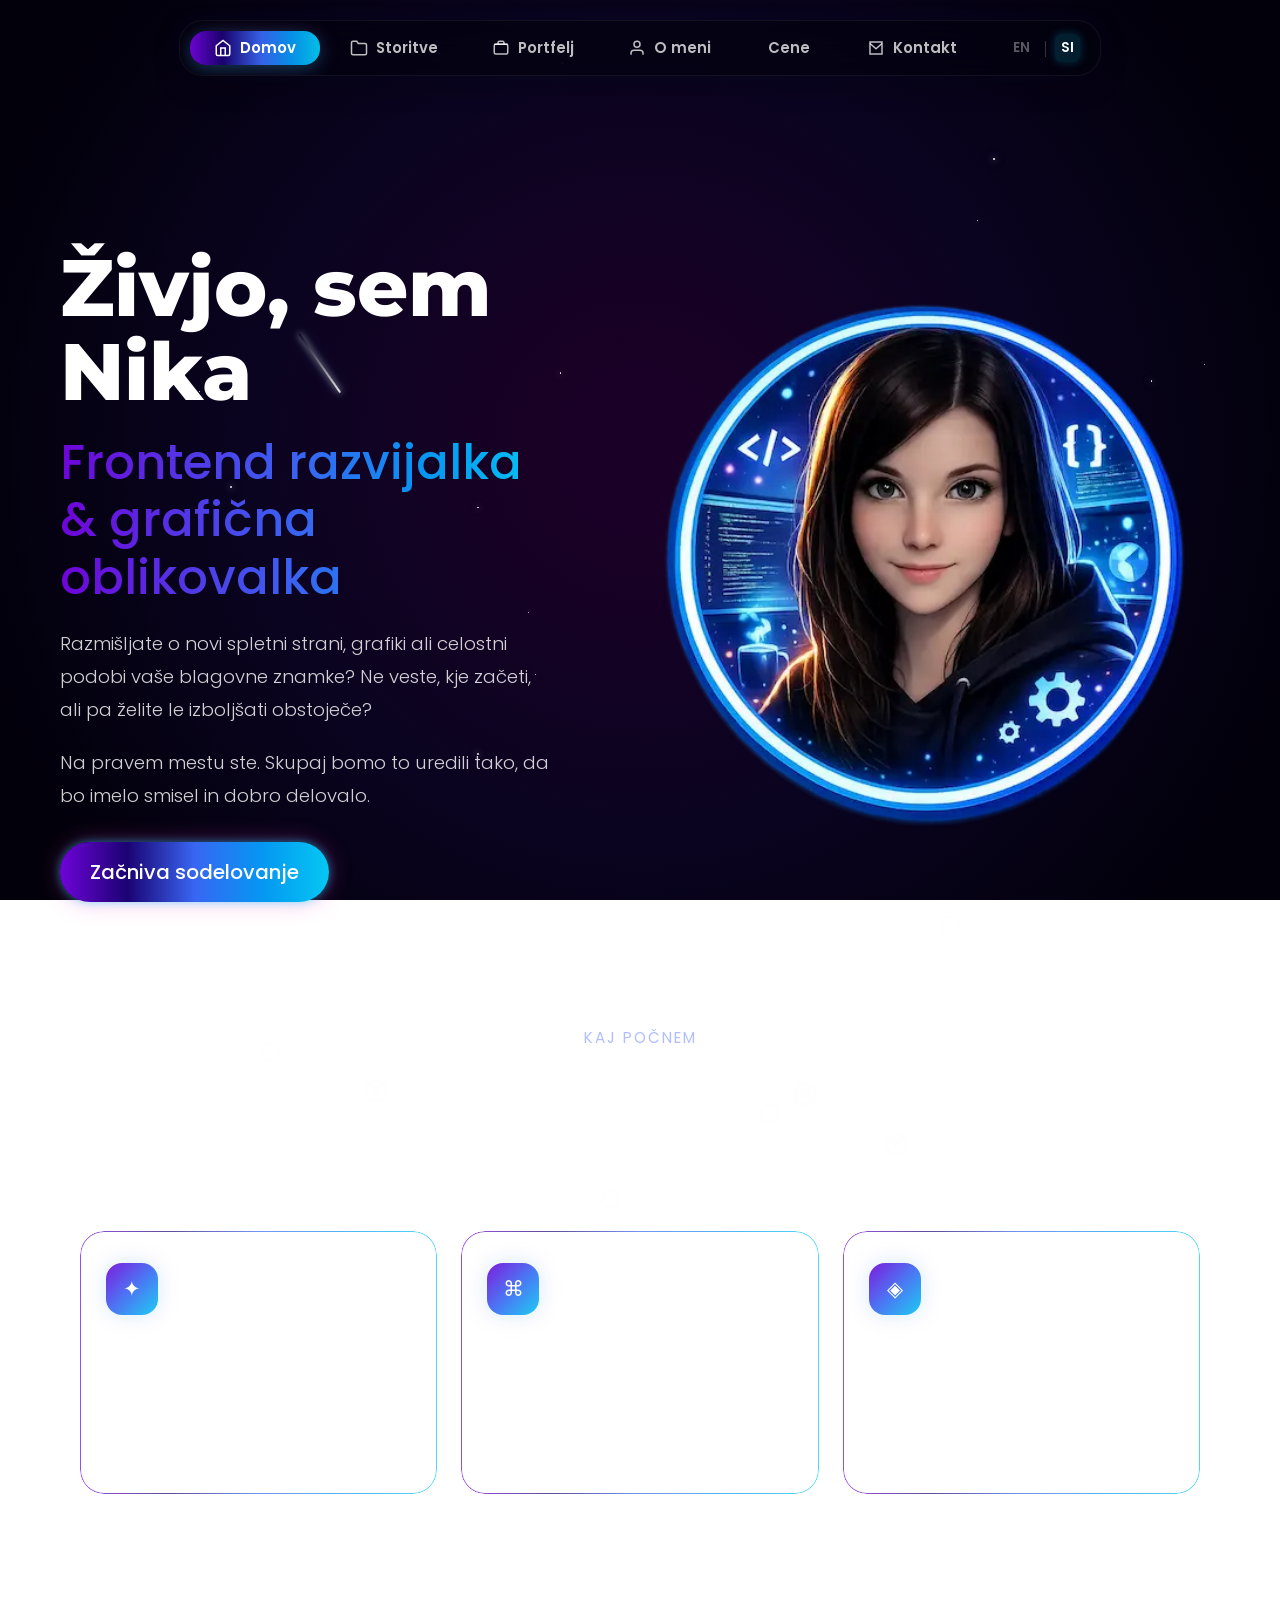
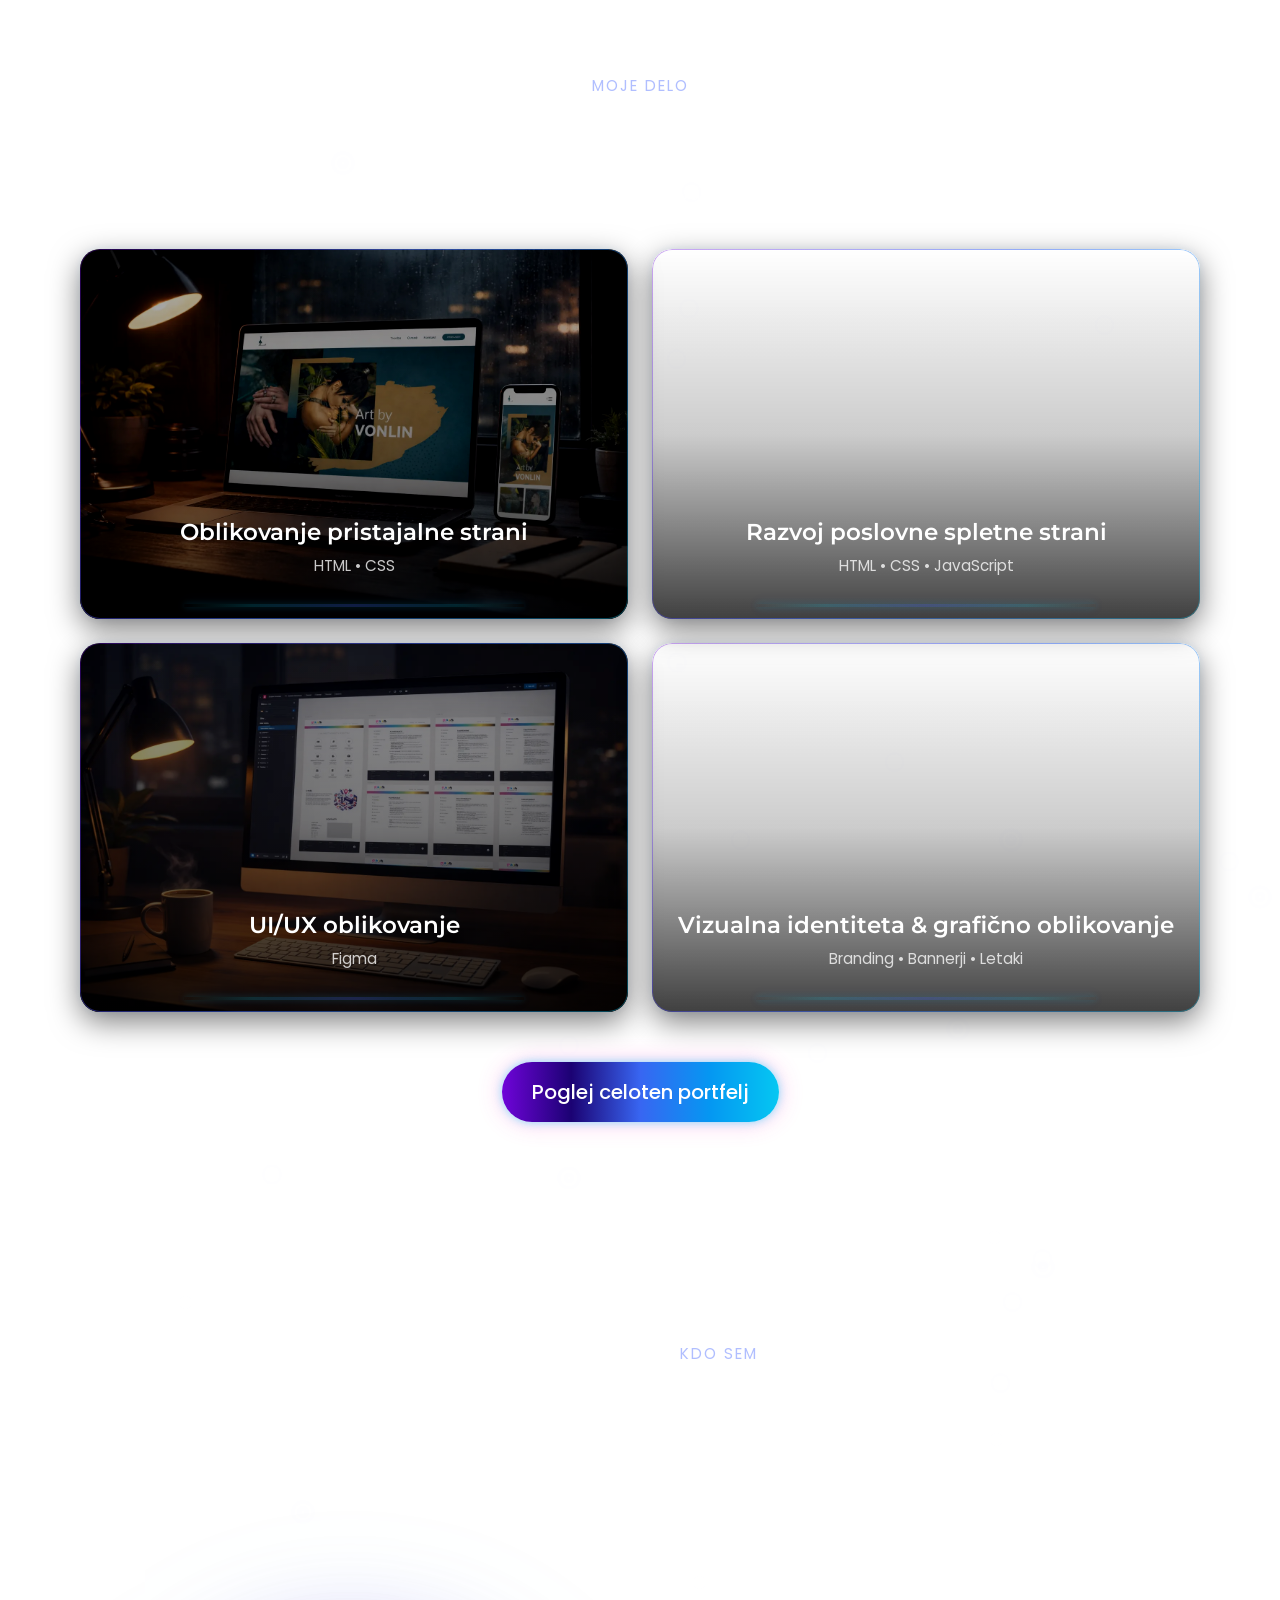
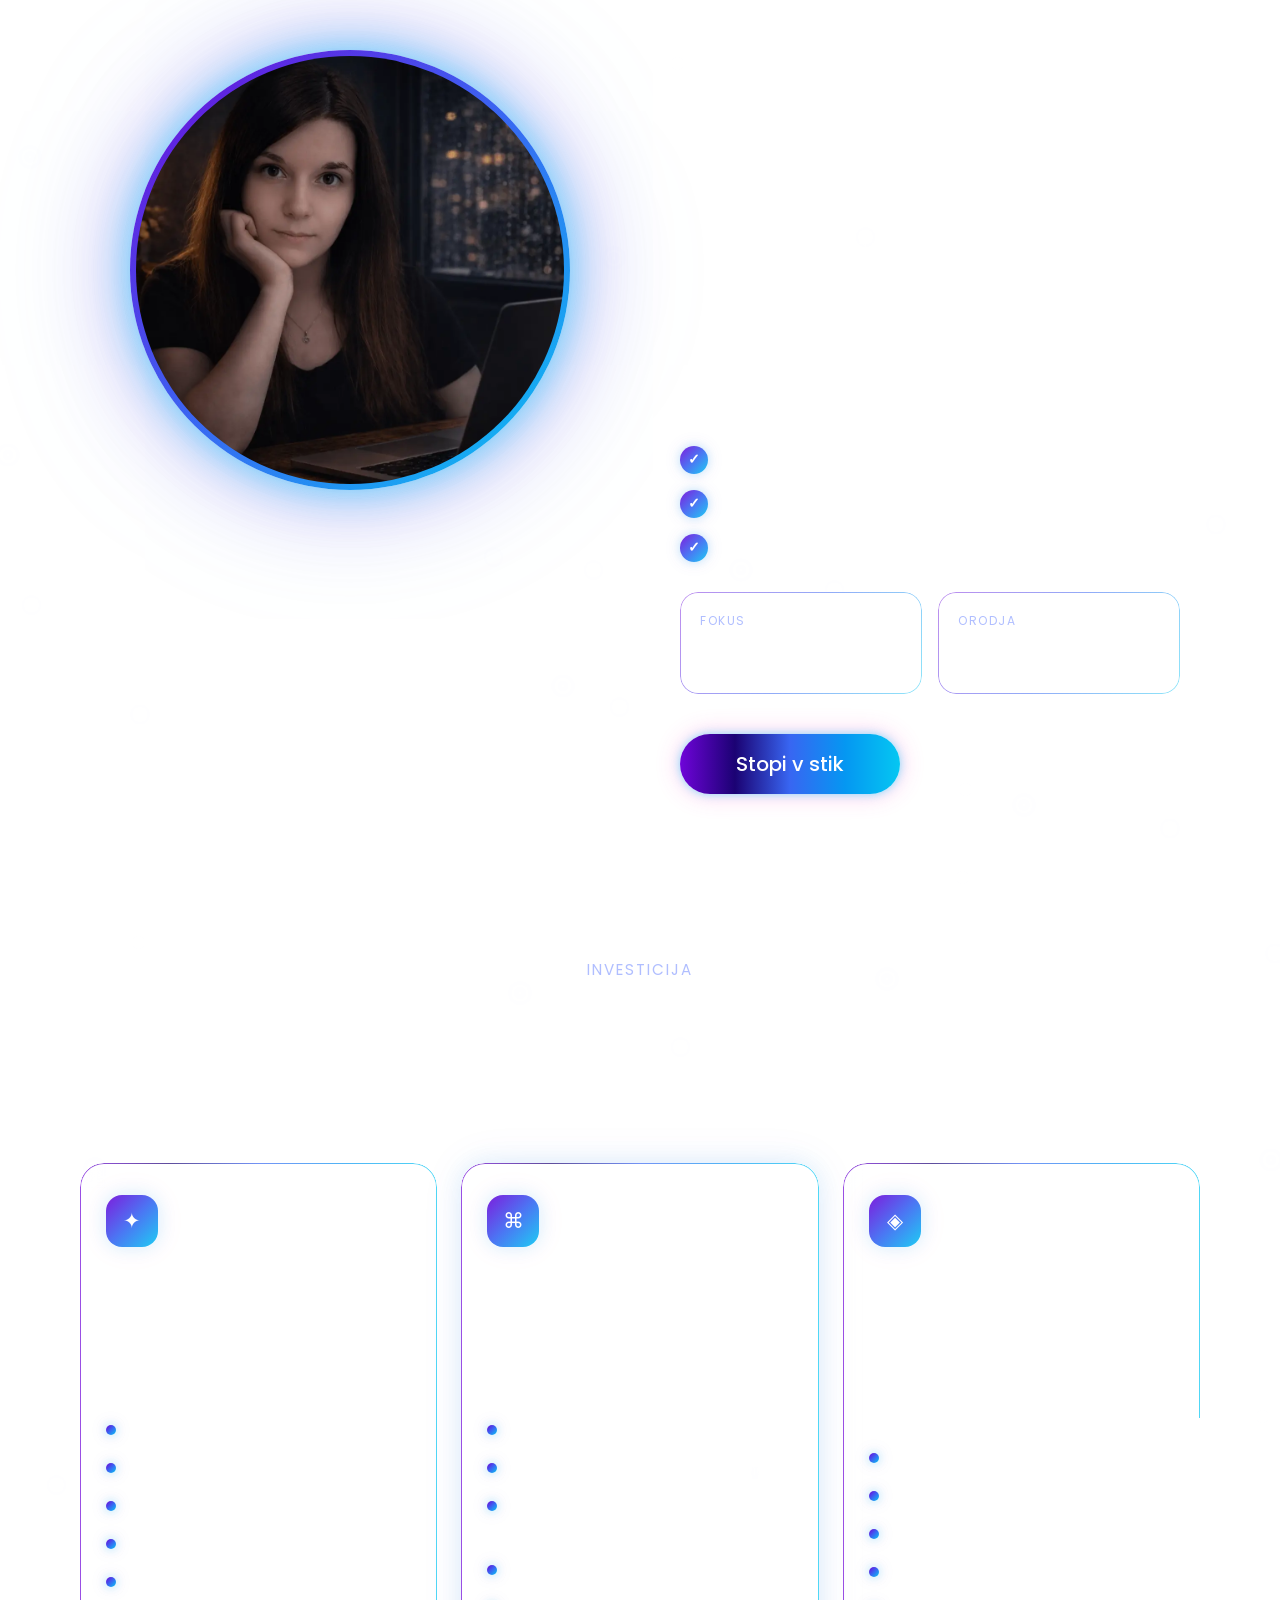
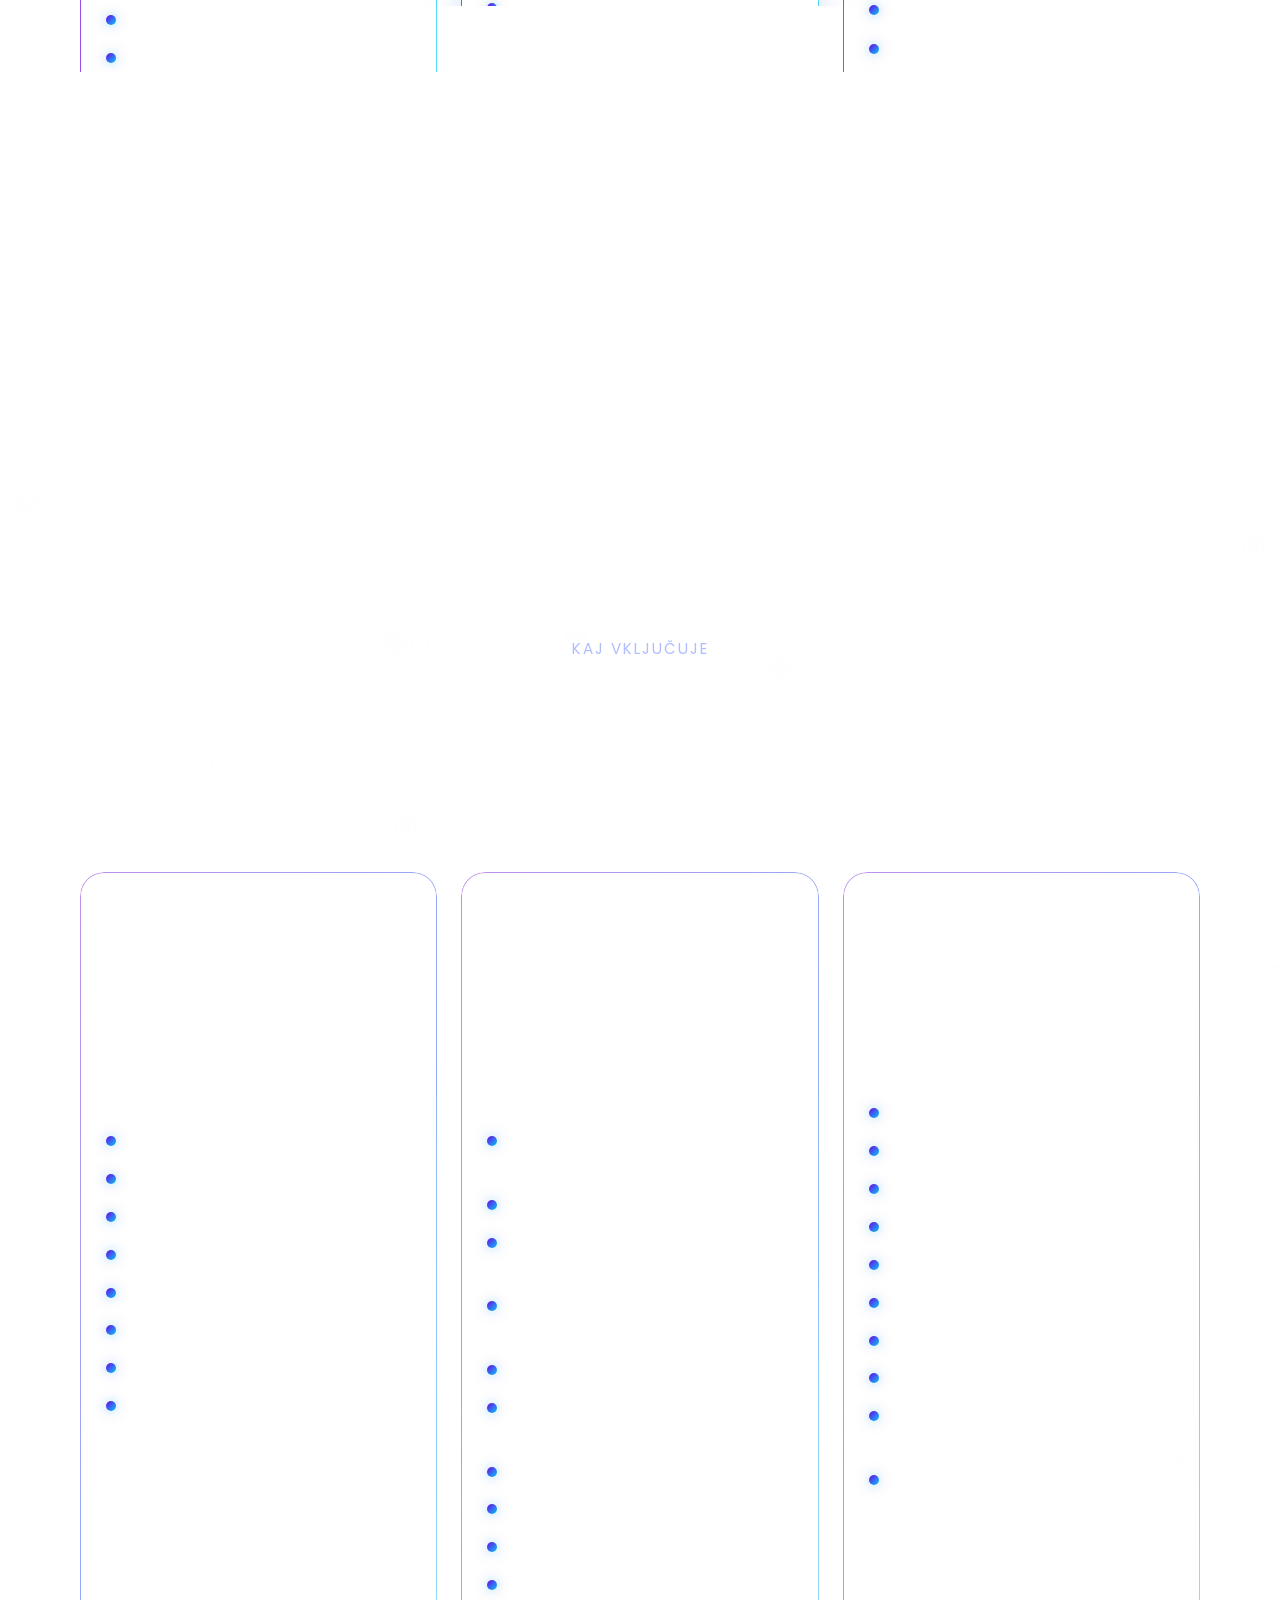
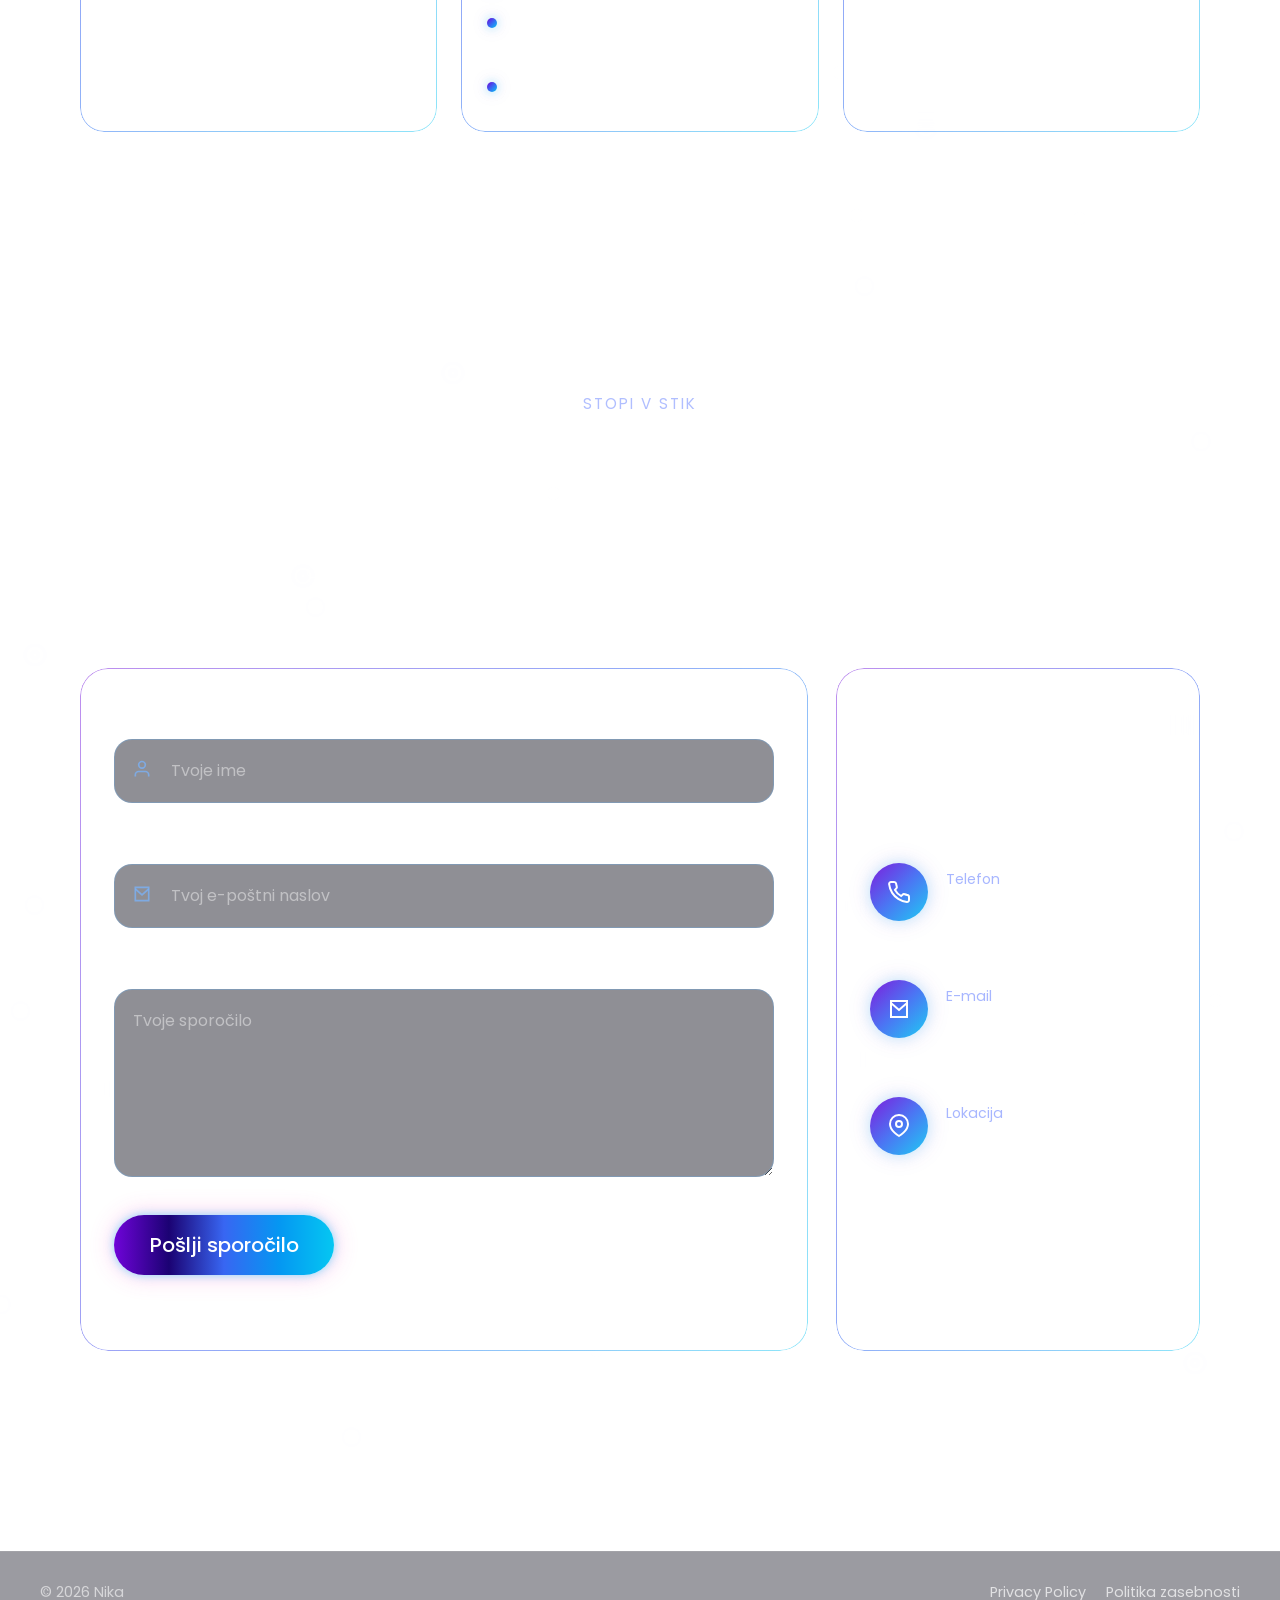
==== commit 6989275c: "Add files via upload favicon html change" ====
--- a/index.html
+++ b/index.html
@@ -4,7 +4,9 @@
     <meta charset="UTF-8" />
     <meta name="viewport" content="width=device-width, initial-scale=1.0" />
     <link rel="icon" href="obrazky/favicon.png" />
-    <link rel="apple-touch-icon" href="obrazky/favicon.png" />
+    <link rel="icon" href="obrazky/favicon.ico" />
+<link rel="icon" type="image/png" sizes="32x32" href="obrazky/favicon-32x32.png" />
+<link rel="icon" type="image/png" sizes="16x16" href="obrazky/favicon-16x16.png" />
     <meta name="author" content="Nika" />
 
     <title>Nika | Frontend razvijalka & grafična oblikovalka</title>
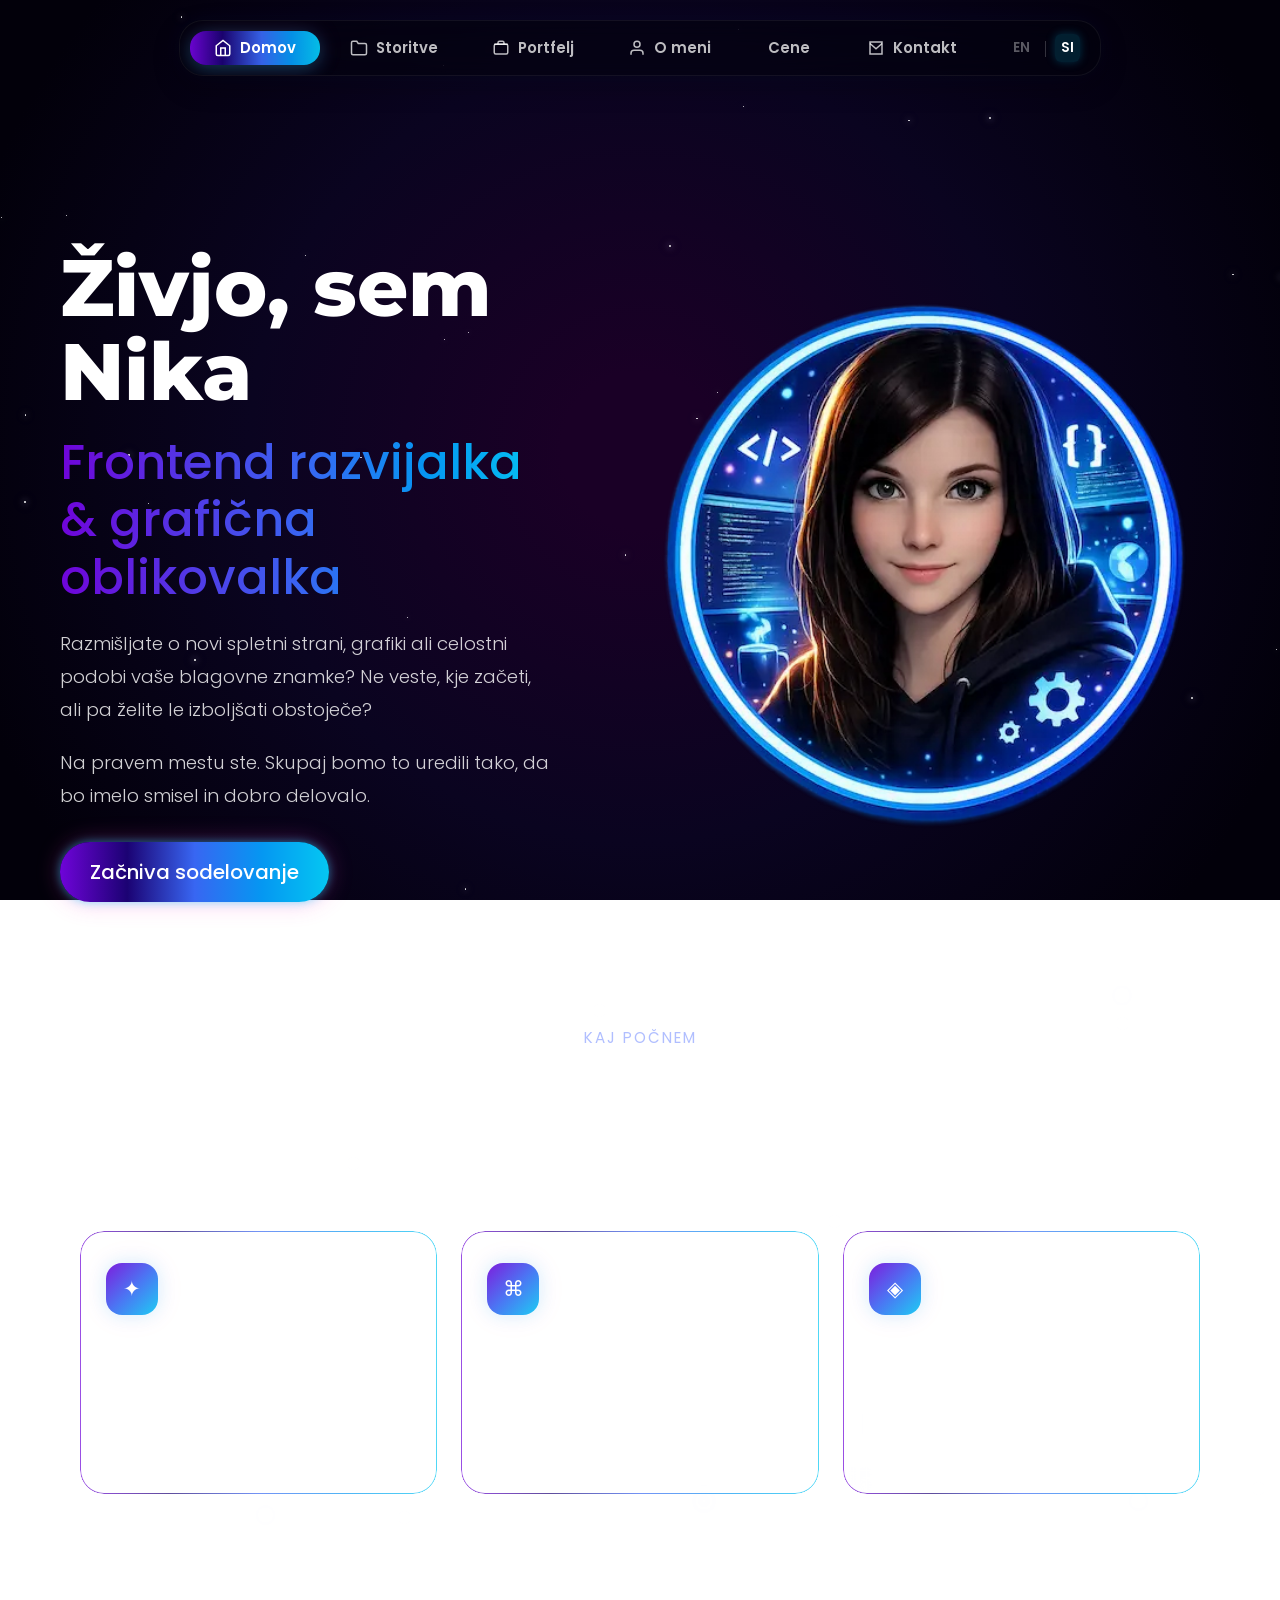
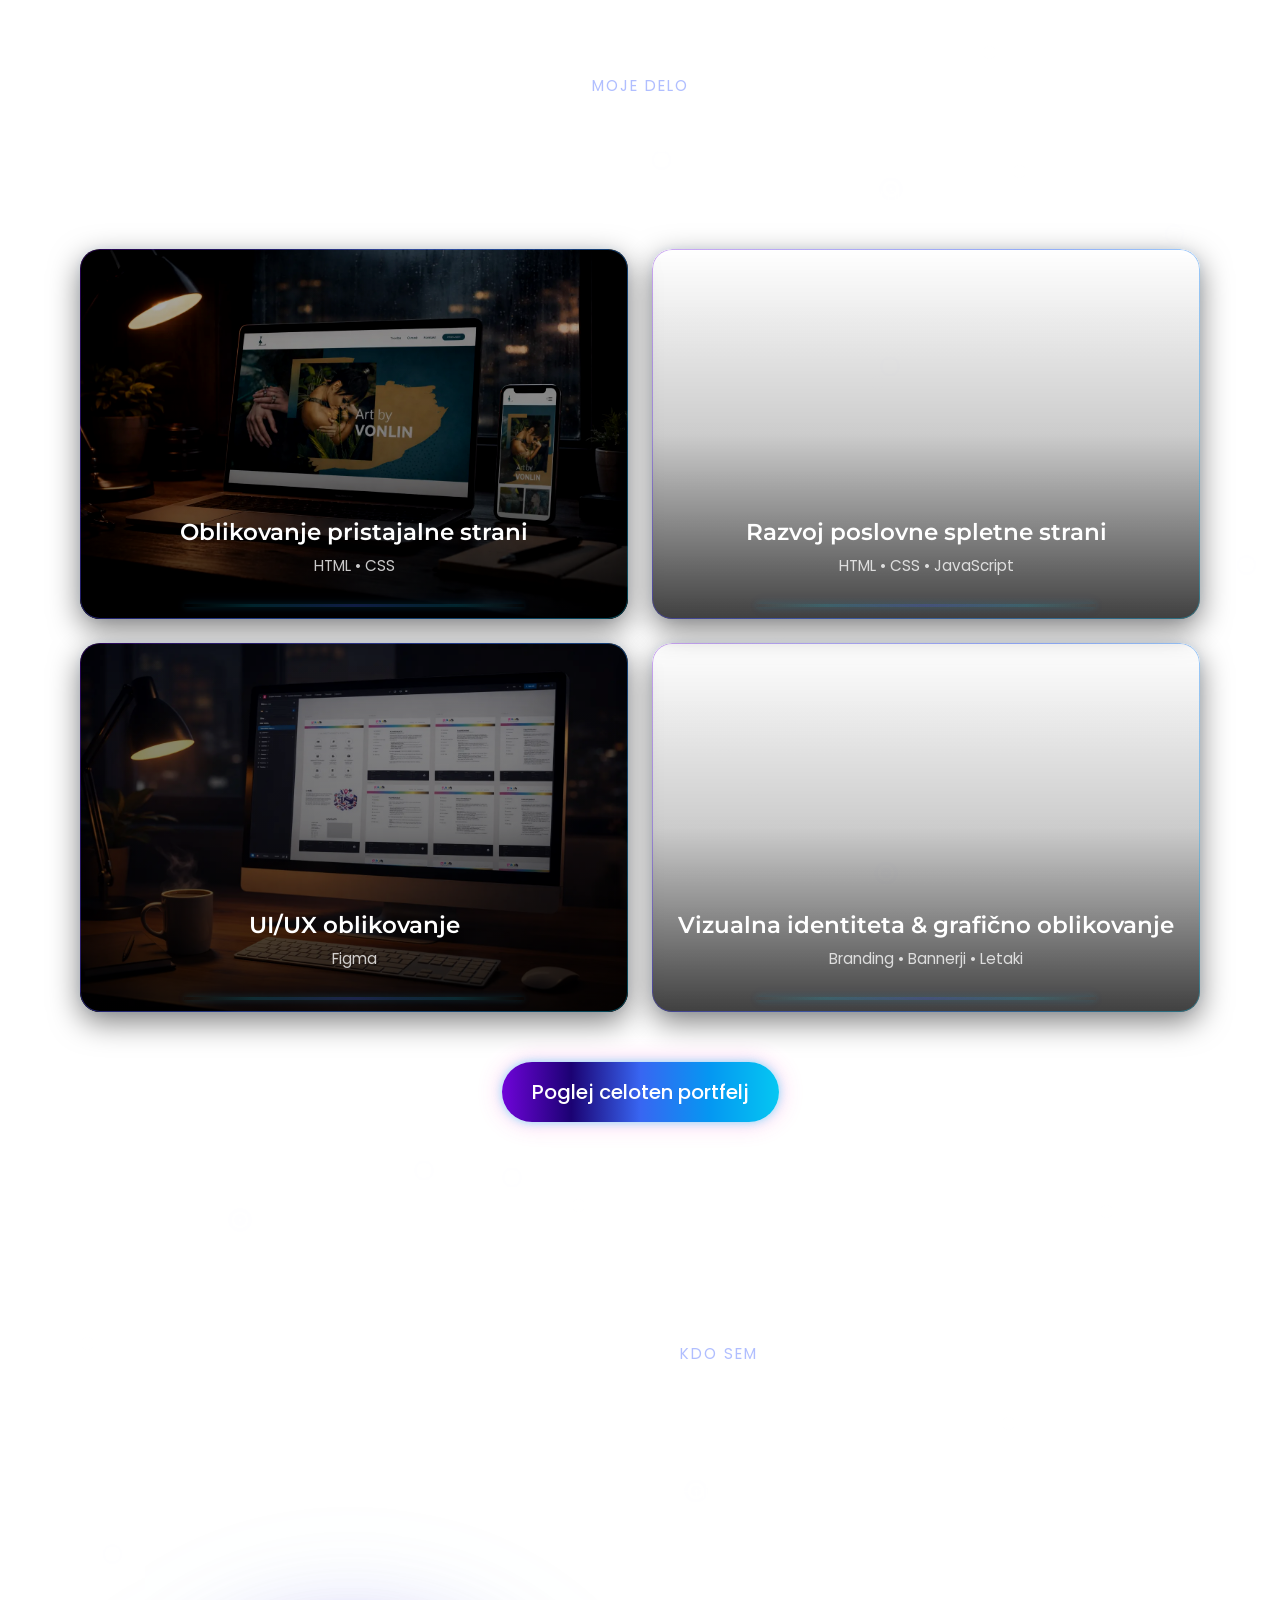
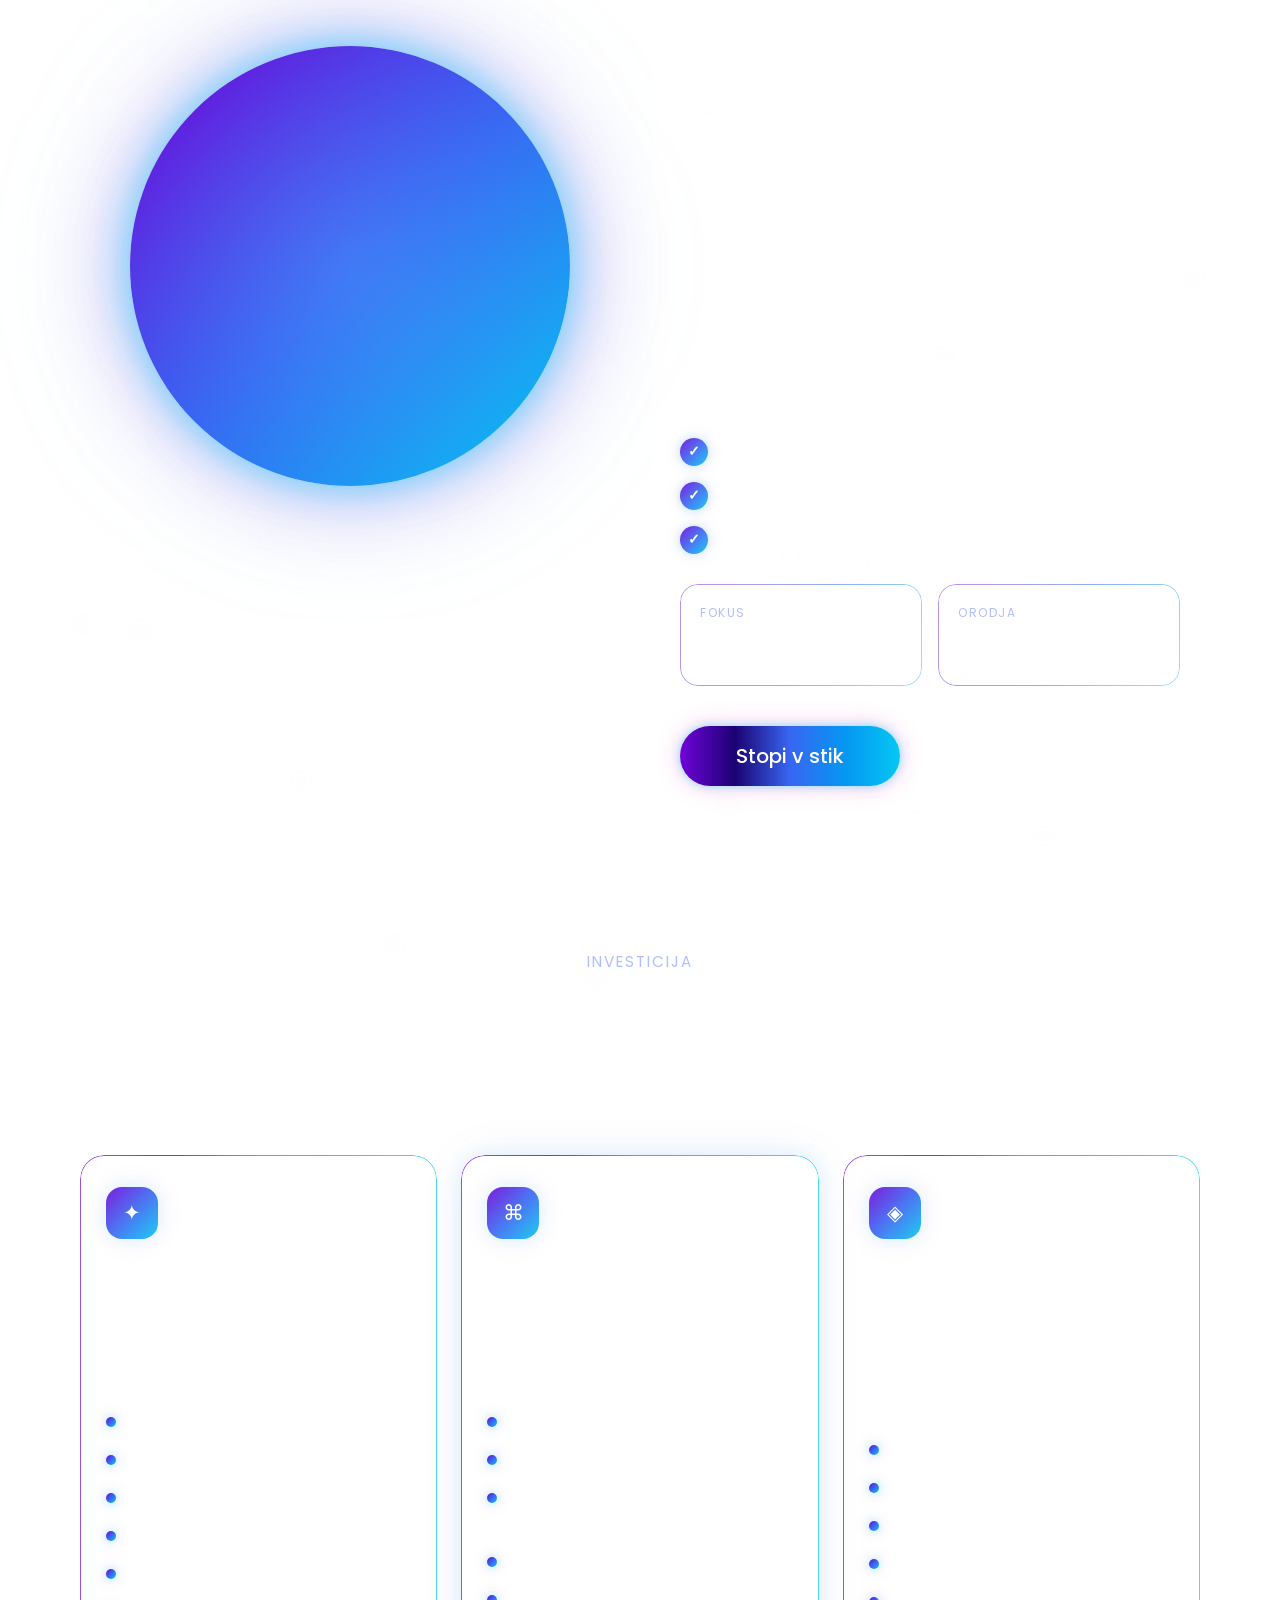
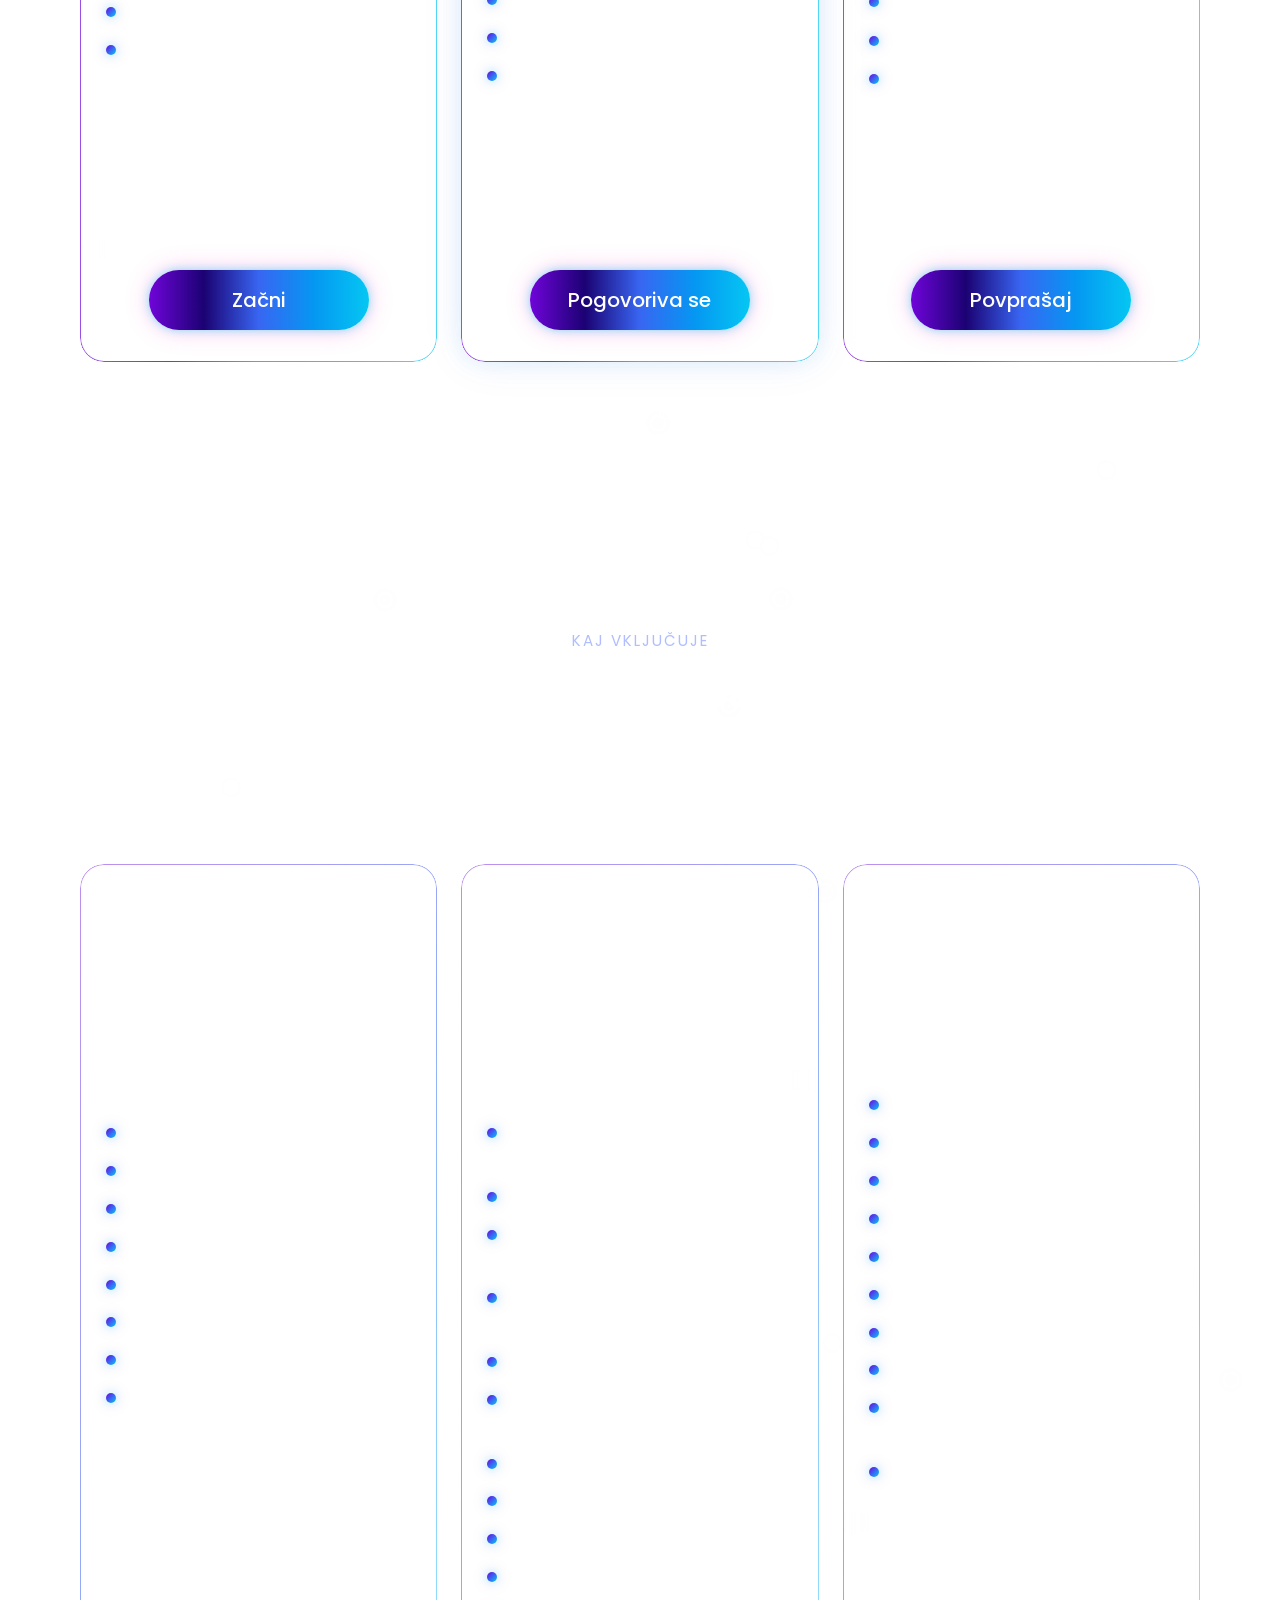
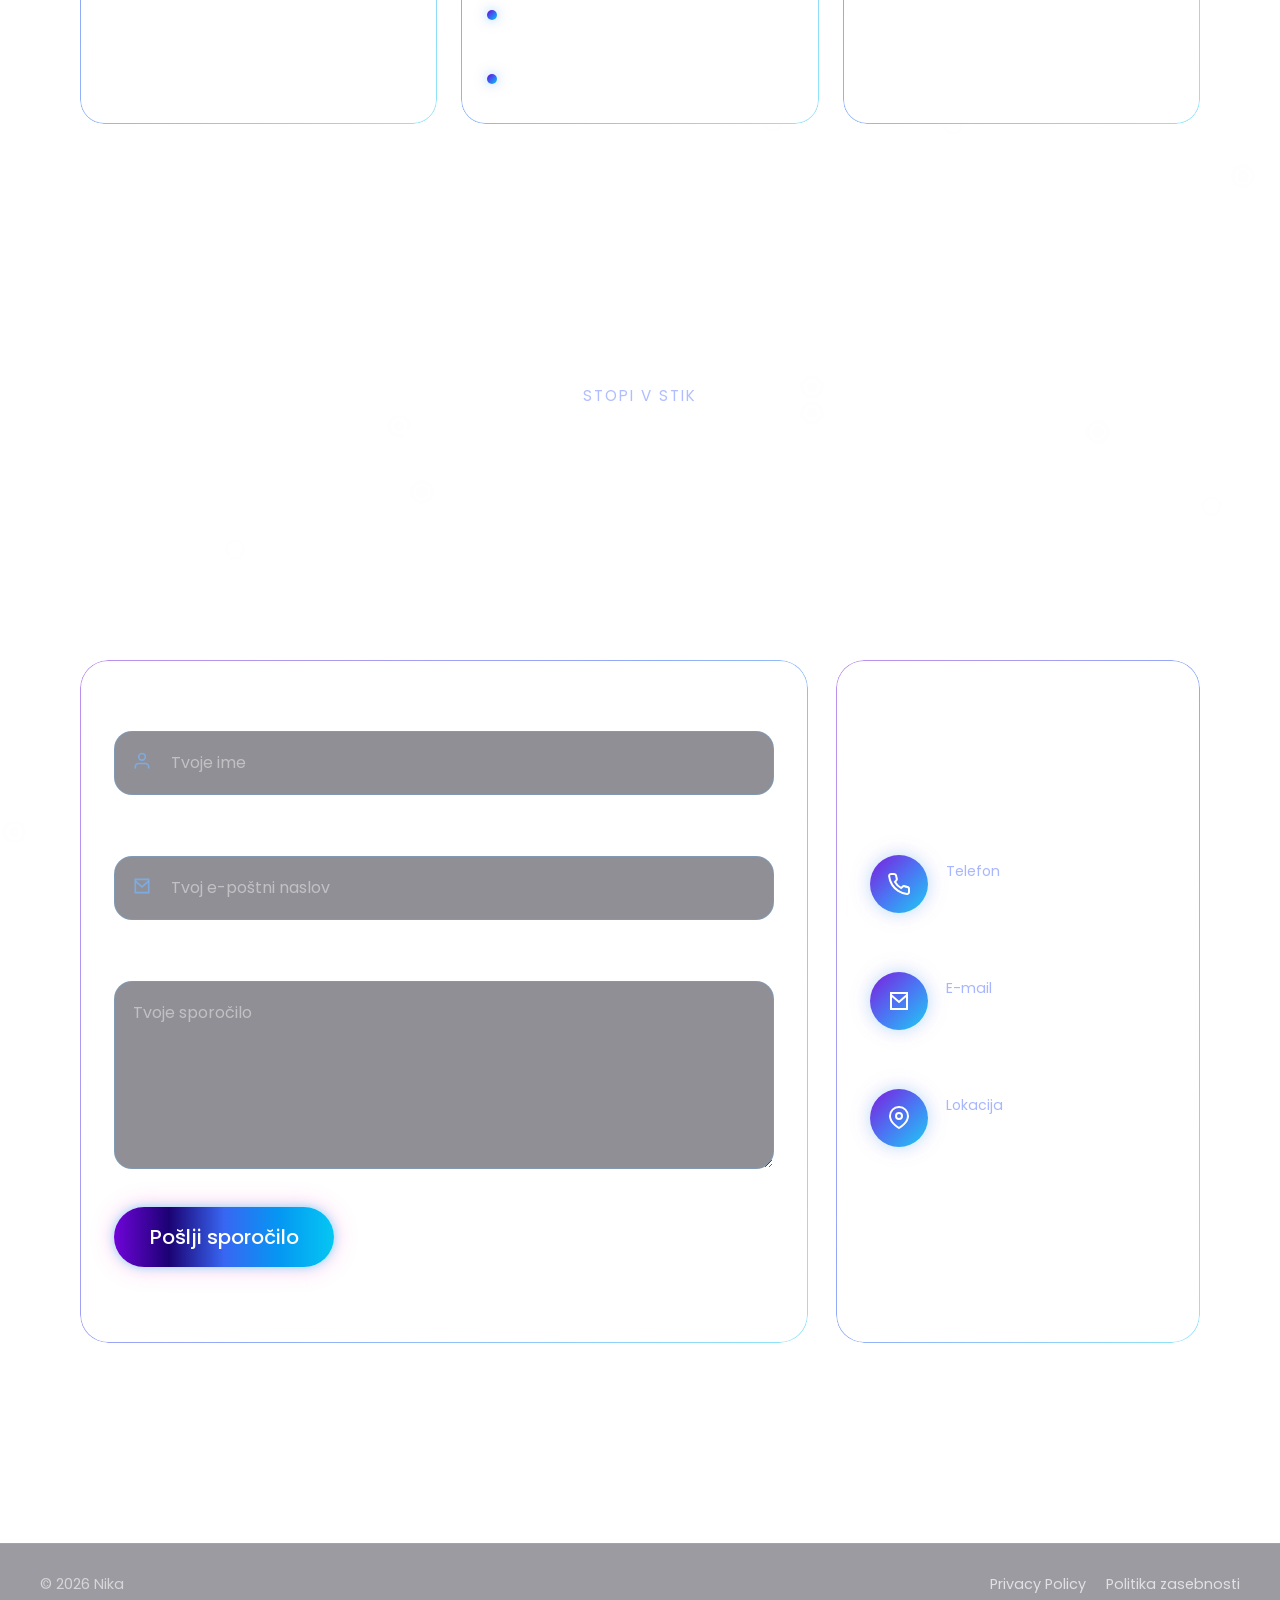
==== commit 09e3ccaf: "Add files via upload fixed nav, fixed phone resolution" ====
--- a/index.html
+++ b/index.html
@@ -24,98 +24,98 @@
     <div id="comets" aria-hidden="true"></div>
 
     <header>
-      <nav class="navbar" aria-label="Glavna navigacija">
-        <button class="menu-toggle" aria-label="Meni">☰</button>
-
-        <div class="nav-indicator" aria-hidden="true"></div>
-
-        <a class="nav-link active" href="#home">
-          <svg
-            class="nav-icon"
-            viewBox="0 0 24 24"
-            fill="none"
-            stroke="currentColor"
-            stroke-width="2"
-            aria-hidden="true"
-          >
-            <path d="M3 9l9-7 9 7v11a2 2 0 0 1-2 2H5a2 2 0 0 1-2-2z" />
-            <polyline points="9,22 9,12 15,12 15,22" />
-          </svg>
-          <span>Domov</span>
-        </a>
-
-        <a class="nav-link" href="#services">
-          <svg
-            class="nav-icon"
-            viewBox="0 0 24 24"
-            fill="none"
-            stroke="currentColor"
-            stroke-width="2"
-            aria-hidden="true"
-          >
-            <path
-              d="M22 19a2 2 0 0 1-2 2H4a2 2 0 0 1-2-2V5a2 2 0 0 1 2-2h5l2 3h9a2 2 0 0 1 2 2z"
-            />
-          </svg>
-          <span>Storitve</span>
-        </a>
-
-        <a class="nav-link" href="#portfolio">
-          <svg
-            class="nav-icon"
-            viewBox="0 0 24 24"
-            fill="none"
-            stroke="currentColor"
-            stroke-width="2"
-            aria-hidden="true"
-          >
-            <path d="M3 7h18" />
-            <path d="M8 7V5a2 2 0 0 1 2-2h4a2 2 0 0 1 2 2v2" />
-            <rect x="3" y="7" width="18" height="13" rx="2" />
-          </svg>
-          <span>Portfelj</span>
-        </a>
-
-        <a class="nav-link" href="#about">
-          <svg
-            class="nav-icon"
-            viewBox="0 0 24 24"
-            fill="none"
-            stroke="currentColor"
-            stroke-width="2"
-            aria-hidden="true"
-          >
-            <path d="M20 21v-2a4 4 0 0 0-4-4H8a4 4 0 0 0-4 4v2" />
-            <circle cx="12" cy="7" r="4" />
-          </svg>
-          <span>O meni</span>
-        </a>
-
-        <a class="nav-link nav-link-textonly" href="#pricing">
-          <span>Cene</span>
-        </a>
-
-        <a class="nav-link" href="#contact">
-          <svg
-            class="nav-icon"
-            viewBox="0 0 24 24"
-            fill="none"
-            stroke="currentColor"
-            stroke-width="2"
-            aria-hidden="true"
-          >
-            <path d="M4 4h16v16H4z" />
-            <path d="M4 6l8 7 8-7" />
-          </svg>
-          <span>Kontakt</span>
-        </a>
-
-        <div class="lang-switch">
-          <a href="index-en.html" class="lang">EN</a>
-          <span class="lang-divider">|</span>
-          <a href="index.html" class="lang active">SI</a>
-        </div>
-      </nav>
+   <nav class="navbar" aria-label="Glavna navigacija">
+  <button class="menu-toggle" aria-label="Meni">☰</button>
+
+  <div class="nav-indicator" aria-hidden="true"></div>
+
+  <a class="nav-link active" href="/#home">
+    <svg
+      class="nav-icon"
+      viewBox="0 0 24 24"
+      fill="none"
+      stroke="currentColor"
+      stroke-width="2"
+      aria-hidden="true"
+    >
+      <path d="M3 9l9-7 9 7v11a2 2 0 0 1-2 2H5a2 2 0 0 1-2-2z" />
+      <polyline points="9,22 9,12 15,12 15,22" />
+    </svg>
+    <span>Domov</span>
+  </a>
+
+  <a class="nav-link" href="/#services">
+    <svg
+      class="nav-icon"
+      viewBox="0 0 24 24"
+      fill="none"
+      stroke="currentColor"
+      stroke-width="2"
+      aria-hidden="true"
+    >
+      <path
+        d="M22 19a2 2 0 0 1-2 2H4a2 2 0 0 1-2-2V5a2 2 0 0 1 2-2h5l2 3h9a2 2 0 0 1 2 2z"
+      />
+    </svg>
+    <span>Storitve</span>
+  </a>
+
+  <a class="nav-link" href="/#portfolio">
+    <svg
+      class="nav-icon"
+      viewBox="0 0 24 24"
+      fill="none"
+      stroke="currentColor"
+      stroke-width="2"
+      aria-hidden="true"
+    >
+      <path d="M3 7h18" />
+      <path d="M8 7V5a2 2 0 0 1 2-2h4a2 2 0 0 1 2 2v2" />
+      <rect x="3" y="7" width="18" height="13" rx="2" />
+    </svg>
+    <span>Portfelj</span>
+  </a>
+
+  <a class="nav-link" href="/#about">
+    <svg
+      class="nav-icon"
+      viewBox="0 0 24 24"
+      fill="none"
+      stroke="currentColor"
+      stroke-width="2"
+      aria-hidden="true"
+    >
+      <path d="M20 21v-2a4 4 0 0 0-4-4H8a4 4 0 0 0-4 4v2" />
+      <circle cx="12" cy="7" r="4" />
+    </svg>
+    <span>O meni</span>
+  </a>
+
+  <a class="nav-link nav-link-textonly" href="/#pricing">
+    <span>Cene</span>
+  </a>
+
+  <a class="nav-link" href="/#contact">
+    <svg
+      class="nav-icon"
+      viewBox="0 0 24 24"
+      fill="none"
+      stroke="currentColor"
+      stroke-width="2"
+      aria-hidden="true"
+    >
+      <path d="M4 4h16v16H4z" />
+      <path d="M4 6l8 7 8-7" />
+    </svg>
+    <span>Kontakt</span>
+  </a>
+
+  <div class="lang-switch">
+    <a href="/index-en.html#home" class="lang">EN</a>
+    <span class="lang-divider">|</span>
+    <a href="/#home" class="lang active">SI</a>
+  </div>
+</nav>
     </header>
 
     <main id="main-content">
--- a/styles.css
+++ b/styles.css
@@ -1,5 +1,4 @@
-@import url(https://fonts.googleapis.com/css?family=Poppins:100,200,300,400,500,600,700,800,900);
-@import url(https://fonts.googleapis.com/css?family=Montserrat:100,200,300,400,500,600,700,800,900);
+@import url("https://fonts.googleapis.com/css2?family=Montserrat:wght@400;600;700;800&family=Poppins:wght@300;400;500;600;700&display=swap");
 
 * {
   margin: 0;
@@ -106,7 +105,9 @@
 .contact-section,
 .portfolio-page,
 .portfolio-hero,
-.portfolio-slider-section {
+.portfolio-slider-section,
+.privacy-section,
+.footer {
   position: relative;
   z-index: 2;
 }
@@ -133,6 +134,8 @@
     transform: translateY(0px);
   }
 }
+
+/* HEADER + NAV */
 
 header {
   position: sticky;
@@ -235,6 +238,83 @@
   transform: scale(1.08);
 }
 
+.lang-switch {
+  display: flex;
+  align-items: center;
+  gap: 8px;
+  margin-left: 10px;
+  padding: 0 10px;
+}
+
+.lang {
+  position: relative;
+  font-family: "Poppins", sans-serif;
+  font-size: 0.85rem;
+  font-weight: 600;
+  text-decoration: none;
+  color: rgba(255, 255, 255, 0.35);
+  transition:
+    color 0.3s ease,
+    background 0.3s ease;
+  padding: 4px 6px;
+}
+
+.lang:hover {
+  color: #fff;
+}
+
+.lang.active {
+  color: #fff;
+  background: rgba(5, 199, 242, 0.15);
+  border-radius: 6px;
+  box-shadow: 0 0 10px rgba(5, 199, 242, 0.25);
+}
+
+.lang-divider {
+  color: rgba(255, 255, 255, 0.25);
+}
+
+.lang::after {
+  content: "";
+  position: absolute;
+  left: 0;
+  bottom: -3px;
+  width: 0%;
+  height: 2px;
+  background: #05c7f2;
+  transition: width 0.3s ease;
+}
+
+.lang:hover::after {
+  width: 100%;
+}
+
+.menu-toggle {
+  display: none;
+  background: rgba(5, 5, 15, 0.92);
+  border: 1px solid rgba(255, 255, 255, 0.14);
+  color: #fff;
+  font-size: 1.7rem;
+  line-height: 1;
+  width: 52px;
+  height: 52px;
+  border-radius: 14px;
+  cursor: pointer;
+  z-index: 1101;
+  box-shadow:
+    0 0 14px rgba(5, 199, 242, 0.16),
+    0 0 28px rgba(111, 4, 217, 0.12);
+}
+
+.menu-toggle:hover {
+  border-color: rgba(5, 199, 242, 0.45);
+  box-shadow:
+    0 0 18px rgba(5, 199, 242, 0.25),
+    0 0 34px rgba(111, 4, 217, 0.18);
+}
+
+/* HERO */
+
 #home {
   display: flex;
   justify-content: center;
@@ -262,8 +342,7 @@
 
 .hero-title {
   display: inline-block;
-  margin: 0;
-  margin-top: 20px;
+  margin: 20px 0 0;
   font-family: "Poppins", sans-serif;
   text-align: left;
   font-size: 3rem;
@@ -304,6 +383,8 @@
   display: block;
   animation: float 7s ease-in-out infinite;
 }
+
+/* BUTTON */
 
 .contact-btn {
   display: inline-block;
@@ -365,10 +446,42 @@
   left: 100%;
 }
 
+/* SECTIONS */
+
 .services-section {
   max-width: 1200px;
   margin: -40px auto 0;
   padding: 0 40px 100px;
+}
+
+.portfolio-section {
+  max-width: 1200px;
+  margin: 0 auto;
+  padding: 80px 40px;
+}
+
+.about-section {
+  max-width: 1200px;
+  margin: 0 auto;
+  padding: 140px 40px 120px;
+}
+
+.pricing-section {
+  max-width: 1200px;
+  margin: 0 auto;
+  padding: 40px 40px 120px;
+}
+
+.pricing-details-section {
+  max-width: 1200px;
+  margin: 0 auto;
+  padding: 20px 40px 120px;
+}
+
+.contact-section {
+  max-width: 1200px;
+  margin: 0 auto;
+  padding: 140px 40px 120px;
 }
 
 .section-heading {
@@ -386,7 +499,8 @@
   margin-bottom: 12px;
 }
 
-.section-heading h2 {
+.section-heading h2,
+.about-content h2 {
   font-family: "Montserrat", sans-serif;
   font-size: 2.8rem;
   color: #fff;
@@ -401,31 +515,57 @@
   color: rgba(255, 255, 255, 0.75);
 }
 
+/* SERVICES */
+
 .services-grid {
   display: grid;
   grid-template-columns: repeat(3, 1fr);
   gap: 24px;
 }
 
-.service-card {
+.service-card,
+.pricing-card,
+.pricing-details-card,
+.about-info-card,
+.contact-form-card,
+.contact-info-card,
+.privacy-card {
   position: relative;
   background: rgba(255, 255, 255, 0.04);
+  overflow: hidden;
+}
+
+.service-card,
+.pricing-card {
   border-radius: 24px;
   padding: 32px 26px;
-  min-height: 260px;
   backdrop-filter: blur(10px);
   -webkit-backdrop-filter: blur(10px);
   transition:
     transform 0.3s ease,
     box-shadow 0.3s ease;
-  overflow: hidden;
-}
-
-.service-card::before {
+}
+
+.service-card {
+  min-height: 260px;
+}
+
+.service-card::before,
+.pricing-card::before,
+.pricing-details-card::before,
+.about-info-card::before,
+.contact-form-card::before,
+.contact-info-card::before,
+.privacy-card::before {
   content: "";
   position: absolute;
   inset: 0;
   padding: 1px;
+  pointer-events: none;
+}
+
+.service-card::before,
+.pricing-card::before {
   border-radius: 24px;
   background: linear-gradient(
     90deg,
@@ -435,22 +575,45 @@
     rgba(5, 151, 242, 0.7) 75%,
     rgba(5, 199, 242, 0.7) 100%
   );
+}
+
+.pricing-details-card::before,
+.about-info-card::before,
+.contact-form-card::before,
+.contact-info-card::before,
+.privacy-card::before {
+  background: linear-gradient(
+    120deg,
+    rgba(111, 4, 217, 0.45),
+    rgba(56, 102, 242, 0.55),
+    rgba(5, 199, 242, 0.45)
+  );
+}
+
+.service-card::before,
+.pricing-card::before,
+.pricing-details-card::before,
+.about-info-card::before,
+.contact-form-card::before,
+.contact-info-card::before,
+.privacy-card::before {
   -webkit-mask:
     linear-gradient(#fff 0 0) content-box,
     linear-gradient(#fff 0 0);
   -webkit-mask-composite: xor;
   mask-composite: exclude;
-  pointer-events: none;
-}
-
-.service-card:hover {
+}
+
+.service-card:hover,
+.pricing-card:hover {
   transform: translateY(-6px) scale(1.02);
   box-shadow:
     0 10px 30px rgba(6, 133, 255, 0.12),
     0 0 20px rgba(15, 211, 255, 0.08);
 }
 
-.service-icon {
+.service-icon,
+.pricing-icon {
   width: 52px;
   height: 52px;
   margin-bottom: 22px;
@@ -471,26 +634,32 @@
     0 0 30px rgba(252, 70, 194, 0.08);
 }
 
+.service-card h3,
+.pricing-card h3,
+.pricing-details-card h3 {
+  font-family: "Montserrat", sans-serif;
+  color: #fff;
+  margin-bottom: 14px;
+}
+
 .service-card h3 {
-  font-family: "Montserrat", sans-serif;
   font-size: 1.35rem;
-  color: #fff;
-  margin-bottom: 14px;
-}
-
-.service-card p {
-  font-family: "Poppins", sans-serif;
-  font-size: 0.98rem;
+}
+
+.service-card p,
+.pricing-intro,
+.pricing-details-text {
+  font-family: "Poppins", sans-serif;
   color: rgba(255, 255, 255, 0.75);
   line-height: 1.8;
   font-weight: 300;
 }
 
-.portfolio-section {
-  max-width: 1200px;
-  margin: 0 auto;
-  padding: 80px 40px;
-}
+.service-card p {
+  font-size: 0.98rem;
+}
+
+/* PORTFOLIO */
 
 .portfolio-grid {
   display: grid;
@@ -690,11 +859,7 @@
   opacity: 1;
 }
 
-.about-section {
-  max-width: 1200px;
-  margin: 0 auto;
-  padding: 140px 40px 120px;
-}
+/* ABOUT */
 
 .about-grid {
   display: grid;
@@ -760,13 +925,6 @@
   padding-left: 10px;
 }
 
-.about-content h2 {
-  font-family: "Montserrat", sans-serif;
-  font-size: 3rem;
-  color: #fff;
-  margin-bottom: 20px;
-}
-
 .about-text {
   font-family: "Poppins", sans-serif;
   font-size: 1.02rem;
@@ -831,32 +989,14 @@
 }
 
 .about-info-card {
-  position: relative;
   padding: 20px;
   border-radius: 18px;
-  background: rgba(255, 255, 255, 0.04);
   backdrop-filter: blur(10px);
   -webkit-backdrop-filter: blur(10px);
-  overflow: hidden;
 }
 
 .about-info-card::before {
-  content: "";
-  position: absolute;
-  inset: 0;
-  padding: 1px;
   border-radius: 18px;
-  background: linear-gradient(
-    120deg,
-    rgba(111, 4, 217, 0.45),
-    rgba(56, 102, 242, 0.55),
-    rgba(5, 199, 242, 0.45)
-  );
-  -webkit-mask:
-    linear-gradient(#fff 0 0) content-box,
-    linear-gradient(#fff 0 0);
-  -webkit-mask-composite: xor;
-  mask-composite: exclude;
 }
 
 .about-info-label {
@@ -879,235 +1019,36 @@
   margin-top: 40px;
 }
 
-.pricing-section {
-  max-width: 1200px;
-  margin: 0 auto;
-  padding: 40px 40px 120px;
-  position: relative;
-  z-index: 2;
-}
-
-.pricing-grid {
-  display: grid;
-  grid-template-columns: repeat(3, 1fr);
-  gap: 24px;
-  align-items: stretch;
-}
-
-.pricing-card {
-  position: relative;
-  display: flex;
-  flex-direction: column;
-  background: rgba(255, 255, 255, 0.04);
-  border-radius: 24px;
-  padding: 32px 26px;
-  backdrop-filter: blur(10px);
-  -webkit-backdrop-filter: blur(10px);
-  transition:
-    transform 0.3s ease,
-    box-shadow 0.3s ease;
-  overflow: hidden;
-}
-
-.pricing-card::before {
-  content: "";
-  position: absolute;
-  inset: 0;
-  padding: 1px;
-  border-radius: 24px;
-  background: linear-gradient(
-    90deg,
-    rgba(111, 4, 217, 0.7) 0%,
-    rgba(27, 2, 115, 0.7) 25%,
-    rgba(56, 102, 242, 0.7) 50%,
-    rgba(5, 151, 242, 0.7) 75%,
-    rgba(5, 199, 242, 0.7) 100%
-  );
-  -webkit-mask:
-    linear-gradient(#fff 0 0) content-box,
-    linear-gradient(#fff 0 0);
-  -webkit-mask-composite: xor;
-  mask-composite: exclude;
-  pointer-events: none;
-}
-
-.pricing-card:hover {
-  transform: translateY(-6px) scale(1.02);
-  box-shadow:
-    0 10px 30px rgba(6, 133, 255, 0.12),
-    0 0 20px rgba(15, 211, 255, 0.08);
-}
-
-.pricing-card-featured {
-  box-shadow:
-    0 0 24px rgba(5, 199, 242, 0.12),
-    0 0 44px rgba(111, 4, 217, 0.08);
-}
-
-.pricing-icon {
-  width: 52px;
-  height: 52px;
-  margin-bottom: 22px;
-  border-radius: 16px;
-  display: flex;
-  align-items: center;
-  justify-content: center;
-  font-size: 1.3rem;
-  color: #fff;
-  background: linear-gradient(
-    135deg,
-    rgba(111, 4, 217, 0.9),
-    rgba(56, 102, 242, 0.9),
-    rgba(5, 199, 242, 0.9)
-  );
-  box-shadow:
-    0 0 18px rgba(15, 211, 255, 0.18),
-    0 0 30px rgba(252, 70, 194, 0.08);
-}
-
-.pricing-card h3 {
-  font-family: "Montserrat", sans-serif;
-  font-size: 1.5rem;
-  color: #fff;
-  margin-bottom: 14px;
-}
-
-.pricing-intro {
-  font-family: "Poppins", sans-serif;
-  font-size: 0.98rem;
-  color: rgba(255, 255, 255, 0.75);
-  line-height: 1.8;
-  font-weight: 300;
-  margin-bottom: 22px;
-}
-
-.pricing-list {
-  list-style: none;
-  display: flex;
-  flex-direction: column;
-  gap: 12px;
-  margin-bottom: 28px;
-  padding: 0;
-}
-
-.pricing-list li {
-  position: relative;
-  padding-left: 28px;
-  font-family: "Poppins", sans-serif;
-  font-size: 0.96rem;
-  font-weight: 300;
-  line-height: 1.7;
-  color: rgba(255, 255, 255, 0.82);
-}
-
-.pricing-list li::before {
-  content: "";
-  position: absolute;
-  top: 0.7em;
-  left: 0;
-  width: 10px;
-  height: 10px;
-  border-radius: 50%;
-  transform: translateY(-50%);
-  background: linear-gradient(
-    135deg,
-    rgba(111, 4, 217, 1),
-    rgba(56, 102, 242, 1),
-    rgba(5, 199, 242, 1)
-  );
-  box-shadow:
-    0 0 10px rgba(5, 199, 242, 0.35),
-    0 0 18px rgba(111, 4, 217, 0.18);
-}
-
-.pricing-price {
-  font-family: "Montserrat", sans-serif;
-  font-size: 2rem;
-  font-weight: 700;
-  color: #fff;
-  margin-bottom: 14px;
-}
-
-.pricing-note {
-  font-family: "Poppins", sans-serif;
-  font-size: 0.92rem;
-  font-weight: 300;
-  line-height: 1.7;
-  color: rgba(255, 255, 255, 0.68);
-  margin-bottom: 22px;
-}
-
-.pricing-btn {
-  display: block;
-  margin: auto auto 0;
-}
-
-.pricing-extra {
-  max-width: 850px;
-  margin: 36px auto 0;
-  text-align: center;
-}
-
-.pricing-details-section {
-  max-width: 1200px;
-  margin: 0 auto;
-  padding: 20px 40px 120px;
-  position: relative;
-  z-index: 2;
-}
-
+/* PRICING */
+
+.pricing-grid,
 .pricing-details-grid {
   display: grid;
   grid-template-columns: repeat(3, 1fr);
   gap: 24px;
 }
 
-.pricing-details-card {
-  position: relative;
-  background: rgba(255, 255, 255, 0.04);
-  border-radius: 24px;
-  padding: 30px 26px;
-  backdrop-filter: blur(10px);
-  -webkit-backdrop-filter: blur(10px);
-  overflow: hidden;
-}
-
-.pricing-details-card::before {
-  content: "";
-  position: absolute;
-  inset: 0;
-  padding: 1px;
-  border-radius: 24px;
-  background: linear-gradient(
-    120deg,
-    rgba(111, 4, 217, 0.45),
-    rgba(56, 102, 242, 0.55),
-    rgba(5, 199, 242, 0.45)
-  );
-  -webkit-mask:
-    linear-gradient(#fff 0 0) content-box,
-    linear-gradient(#fff 0 0);
-  -webkit-mask-composite: xor;
-  mask-composite: exclude;
-  pointer-events: none;
-}
-
-.pricing-details-card h3 {
-  font-family: "Montserrat", sans-serif;
-  font-size: 1.35rem;
-  color: #fff;
-  margin-bottom: 16px;
-}
-
-.pricing-details-text {
-  font-family: "Poppins", sans-serif;
-  font-size: 0.96rem;
-  line-height: 1.8;
-  font-weight: 300;
-  color: rgba(255, 255, 255, 0.76);
+.pricing-card {
+  display: flex;
+  flex-direction: column;
+}
+
+.pricing-card-featured {
+  box-shadow:
+    0 0 24px rgba(5, 199, 242, 0.12),
+    0 0 44px rgba(111, 4, 217, 0.08);
+}
+
+.pricing-card h3 {
+  font-size: 1.5rem;
+}
+
+.pricing-intro {
+  font-size: 0.98rem;
   margin-bottom: 22px;
 }
 
+.pricing-list,
 .pricing-details-list {
   list-style: none;
   display: flex;
@@ -1116,16 +1057,29 @@
   padding: 0;
 }
 
+.pricing-list {
+  margin-bottom: 28px;
+}
+
+.pricing-list li,
 .pricing-details-list li {
   position: relative;
   padding-left: 28px;
   font-family: "Poppins", sans-serif;
-  font-size: 0.95rem;
   line-height: 1.7;
   font-weight: 300;
   color: rgba(255, 255, 255, 0.82);
 }
 
+.pricing-list li {
+  font-size: 0.96rem;
+}
+
+.pricing-details-list li {
+  font-size: 0.95rem;
+}
+
+.pricing-list li::before,
 .pricing-details-list li::before {
   content: "";
   position: absolute;
@@ -1146,11 +1100,56 @@
     0 0 18px rgba(111, 4, 217, 0.18);
 }
 
-.contact-section {
-  max-width: 1200px;
-  margin: 0 auto;
-  padding: 140px 40px 120px;
-}
+.pricing-price {
+  font-family: "Montserrat", sans-serif;
+  font-size: 2rem;
+  font-weight: 700;
+  color: #fff;
+  margin-bottom: 14px;
+}
+
+.pricing-note {
+  font-family: "Poppins", sans-serif;
+  font-size: 0.92rem;
+  font-weight: 300;
+  line-height: 1.7;
+  color: rgba(255, 255, 255, 0.68);
+  margin-bottom: 22px;
+}
+
+.pricing-btn {
+  display: block;
+  margin: auto auto 0;
+}
+
+.pricing-extra {
+  max-width: 850px;
+  margin: 36px auto 0;
+  text-align: center;
+}
+
+.pricing-details-card {
+  border-radius: 24px;
+  padding: 30px 26px;
+  backdrop-filter: blur(10px);
+  -webkit-backdrop-filter: blur(10px);
+}
+
+.pricing-details-card::before {
+  border-radius: 24px;
+}
+
+.pricing-details-card h3 {
+  font-size: 1.35rem;
+  margin-bottom: 16px;
+}
+
+.pricing-details-text {
+  font-size: 0.96rem;
+  margin-bottom: 22px;
+}
+
+/* CONTACT */
 
 .contact-intro {
   max-width: 850px;
@@ -1167,33 +1166,14 @@
 
 .contact-form-card,
 .contact-info-card {
-  position: relative;
   border-radius: 28px;
-  background: rgba(255, 255, 255, 0.04);
   backdrop-filter: blur(12px);
   -webkit-backdrop-filter: blur(12px);
-  overflow: hidden;
 }
 
 .contact-form-card::before,
 .contact-info-card::before {
-  content: "";
-  position: absolute;
-  inset: 0;
-  padding: 1px;
   border-radius: 28px;
-  background: linear-gradient(
-    120deg,
-    rgba(111, 4, 217, 0.45),
-    rgba(56, 102, 242, 0.55),
-    rgba(5, 199, 242, 0.45)
-  );
-  -webkit-mask:
-    linear-gradient(#fff 0 0) content-box,
-    linear-gradient(#fff 0 0);
-  -webkit-mask-composite: xor;
-  mask-composite: exclude;
-  pointer-events: none;
 }
 
 .contact-form {
@@ -1213,18 +1193,13 @@
   color: #fff;
 }
 
+.input-wrap {
+  position: relative;
+}
+
 .textarea-wrap .input-icon {
   top: 18px;
   transform: none;
-}
-
-.input-wrap {
-  position: relative;
-}
-
-.input-wrap:focus-within .input-icon svg {
-  stroke: #05c7f2;
-  filter: drop-shadow(0 0 6px rgba(5, 199, 242, 0.6));
 }
 
 .input-icon {
@@ -1234,6 +1209,20 @@
   transform: translateY(-50%);
   opacity: 0.9;
   pointer-events: none;
+}
+
+.input-icon svg {
+  width: 20px;
+  height: 20px;
+  stroke: rgba(120, 180, 255, 0.8);
+  transition:
+    stroke 0.3s ease,
+    filter 0.3s ease;
+}
+
+.input-wrap:focus-within .input-icon svg {
+  stroke: #05c7f2;
+  filter: drop-shadow(0 0 6px rgba(5, 199, 242, 0.6));
 }
 
 .input-wrap input,
@@ -1341,15 +1330,6 @@
   flex-shrink: 0;
 }
 
-.input-icon svg {
-  width: 20px;
-  height: 20px;
-  stroke: rgba(120, 180, 255, 0.8);
-  transition:
-    stroke 0.3s ease,
-    filter 0.3s ease;
-}
-
 .contact-info-text span {
   display: block;
   font-family: "Poppins", sans-serif;
@@ -1375,14 +1355,23 @@
   text-decoration: underline;
 }
 
-.nav-link:focus-visible,
-.contact-btn:focus-visible,
-input:focus-visible,
-textarea:focus-visible,
-a:focus-visible {
-  outline: 2px solid #05c7f2;
-  outline-offset: 4px;
-}
+.form-status {
+  margin-top: 18px;
+  font-family: "Poppins", sans-serif;
+  font-size: 0.95rem;
+  min-height: 24px;
+  color: rgba(255, 255, 255, 0.85);
+}
+
+.form-status.success {
+  color: #7defff;
+}
+
+.form-status.error {
+  color: #ff8fb1;
+}
+
+/* HELPERS */
 
 .fade-in-section {
   opacity: 0;
@@ -1395,22 +1384,6 @@
 .fade-in-section.visible {
   opacity: 1;
   transform: translateY(0);
-}
-
-.form-status {
-  margin-top: 18px;
-  font-family: "Poppins", sans-serif;
-  font-size: 0.95rem;
-  min-height: 24px;
-  color: rgba(255, 255, 255, 0.85);
-}
-
-.form-status.success {
-  color: #7defff;
-}
-
-.form-status.error {
-  color: #ff8fb1;
 }
 
 .portfolio-button-wrap {
@@ -1475,271 +1448,144 @@
   filter: drop-shadow(0 0 6px rgba(5, 199, 242, 0.8));
 }
 
+.nav-link:focus-visible,
+.contact-btn:focus-visible,
+input:focus-visible,
+textarea:focus-visible,
+a:focus-visible,
 .scroll-to-top:focus-visible {
   outline: 2px solid #05c7f2;
   outline-offset: 4px;
 }
 
-.lang-switch {
+.sr-only {
+  position: absolute;
+  width: 1px;
+  height: 1px;
+  padding: 0;
+  margin: -1px;
+  overflow: hidden;
+  clip: rect(0, 0, 0, 0);
+  white-space: nowrap;
+  border: 0;
+}
+
+/* PRIVACY */
+
+.privacy-page {
+  min-height: 100vh;
+  color: #e5e7eb;
+}
+
+.privacy-page h1,
+.privacy-page h2 {
+  color: #fff;
+  font-family: "Montserrat", sans-serif;
+}
+
+.privacy-section {
+  max-width: 1000px;
+  margin: 0 auto;
+  padding: 140px 24px 100px;
+}
+
+.privacy-card {
+  margin-top: 40px;
+  padding: 36px 30px;
+  border-radius: 24px;
+  backdrop-filter: blur(12px);
+  -webkit-backdrop-filter: blur(12px);
+}
+
+.privacy-card::before {
+  border-radius: 24px;
+}
+
+.privacy-card h2 {
+  font-size: 1.5rem;
+  color: #fff;
+  margin: 32px 0 14px;
+}
+
+.privacy-card h2:first-child {
+  margin-top: 0;
+}
+
+.privacy-card p,
+.privacy-card li {
+  font-family: "Poppins", sans-serif;
+  font-size: 1rem;
+  font-weight: 300;
+  line-height: 1.9;
+  color: rgba(255, 255, 255, 0.82);
+}
+
+.privacy-card ul {
+  margin: 12px 0 0 22px;
+}
+
+.privacy-card a {
+  color: #7defff;
+  text-decoration: none;
+}
+
+.privacy-card a:hover,
+.privacy-card a:focus-visible {
+  text-decoration: underline;
+}
+
+.privacy-updated {
+  margin-top: 36px;
+  font-size: 0.92rem;
+  color: rgba(255, 255, 255, 0.6);
+}
+
+/* FOOTER */
+
+.footer {
+  margin-top: 80px;
+  padding: 30px 20px;
+  border-top: 1px solid rgba(255, 255, 255, 0.08);
+  background: rgba(5, 5, 20, 0.4);
+  backdrop-filter: blur(10px);
+  -webkit-backdrop-filter: blur(10px);
+}
+
+.footer-content {
+  max-width: 1200px;
+  margin: 0 auto;
   display: flex;
+  justify-content: space-between;
   align-items: center;
-  gap: 8px;
-  margin-left: 10px;
-  padding: 0 10px;
-}
-
-.lang {
-  position: relative;
-  font-family: "Poppins", sans-serif;
-  font-size: 0.85rem;
-  font-weight: 600;
+  flex-wrap: wrap;
+  gap: 16px;
+}
+
+.footer p {
+  font-family: "Poppins", sans-serif;
+  font-size: 0.9rem;
+  color: rgba(255, 255, 255, 0.6);
+}
+
+.footer-links {
+  display: flex;
+  gap: 20px;
+}
+
+.footer-links a {
+  font-family: "Poppins", sans-serif;
+  font-size: 0.9rem;
+  color: rgba(255, 255, 255, 0.7);
   text-decoration: none;
-  color: rgba(255, 255, 255, 0.35);
-  transition:
-    color 0.3s ease,
-    background 0.3s ease;
-  padding: 4px 6px;
-}
-
-.lang:hover {
-  color: #fff;
-}
-
-.lang.active {
-  color: #fff;
-  background: rgba(5, 199, 242, 0.15);
-  border-radius: 6px;
-  box-shadow: 0 0 10px rgba(5, 199, 242, 0.25);
-}
-
-.lang-divider {
-  color: rgba(255, 255, 255, 0.25);
-}
-
-.lang::after {
-  content: "";
-  position: absolute;
-  left: 0;
-  bottom: -3px;
-  width: 0%;
-  height: 2px;
-  background: #05c7f2;
-  transition: width 0.3s ease;
-}
-
-.lang:hover::after {
-  width: 100%;
-}
-
-@media (max-width: 1100px) {
-  #home {
-    gap: 50px;
-    padding: 100px 50px 40px;
-  }
-
-  .intro-text {
-    font-size: 4rem;
-  }
-
-  .hero-title {
-    font-size: 2.4rem;
-  }
-
-  .profile-pic {
-    width: 460px;
-  }
-
-  .services-grid,
-  .portfolio-grid,
-  .about-grid,
-  .contact-grid,
-  .about-info-grid,
-  .pricing-grid,
-  .pricing-details-grid {
-    grid-template-columns: 1fr;
-  }
-
-  .about-content {
-    padding-left: 0;
-    text-align: center;
-  }
-
-  .about-image-wrap {
-    justify-content: center;
-  }
-
-  .about-image-circle {
-    width: 300px;
-    height: 300px;
-    transform: none;
-  }
-
-  .contact-info-card {
-    gap: 0;
-  }
-}
-
-@media (max-width: 820px) {
-  #home {
-    flex-direction: column;
-    text-align: center;
-    padding: 100px 24px 40px;
-    min-height: auto;
-  }
-
-  .first {
-    transform: translateY(0);
-  }
-
-  .intro-text,
-  .hero-title,
-  .whatido {
-    text-align: center;
-  }
-
-  .intro-text {
-    font-size: 3rem;
-  }
-
-  .hero-title {
-    font-size: 2rem;
-  }
-
-  .whatido {
-    font-size: 1rem;
-  }
-
-  .profile-pic {
-    width: 320px;
-  }
-
-  .nav-link {
-    min-width: 90px;
-    padding: 5px 16px;
-    font-size: 0.87rem;
-  }
-
-  .nav-link-textonly {
-    min-width: 84px;
-  }
-
-  .lang-switch {
-    margin-left: 0;
-    padding: 0 6px;
-  }
-
-  .contact-btn {
-    min-width: 200px;
-    font-size: 1rem;
-  }
-
-  .services-section,
-  .portfolio-section,
-  .about-section,
-  .pricing-section,
-  .pricing-details-section,
-  .contact-section {
-    padding-left: 24px;
-    padding-right: 24px;
-  }
-
-  .services-section {
-    padding-bottom: 80px;
-  }
-
-  .portfolio-section,
-  .about-section,
-  .pricing-section,
-  .pricing-details-section,
-  .contact-section {
-    padding-top: 90px;
-    padding-bottom: 80px;
-  }
-
-  .section-heading h2,
-  .about-content h2 {
-    font-size: 2.2rem;
-  }
-
-  .card-overlay h3 {
-    font-size: 1.2rem;
-  }
-
-  .card-overlay p {
-    font-size: 0.85rem;
-  }
-
-  .contact-form {
-    padding: 24px;
-  }
-
-  .contact-info-card {
-    padding: 20px;
-  }
-
-  .contact-info-item {
-    align-items: flex-start;
-  }
-
-  .contact-info-text strong {
-    font-size: 1rem;
-  }
-
-  .scroll-to-top {
-    right: 18px;
-    bottom: 18px;
-    width: 52px;
-    height: 52px;
-  }
-
-  .scroll-to-top svg {
-    width: 22px;
-    height: 22px;
-  }
-
-  .pricing-card,
-  .pricing-details-card {
-    padding: 26px 22px;
-  }
-
-  .pricing-card h3,
-  .pricing-details-card h3 {
-    font-size: 1.25rem;
-  }
-
-  .pricing-price {
-    font-size: 1.7rem;
-  }
-
-  .pricing-list li,
-  .pricing-details-list li,
-  .pricing-details-text {
-    font-size: 0.94rem;
-  }
-}
-
-@media (prefers-reduced-motion: reduce) {
-  html {
-    scroll-behavior: auto;
-  }
-
-  .star,
-  .profile-pic img,
-  .fade-in-section,
-  .nav-indicator,
-  .portfolio-card,
-  .contact-btn,
-  .scroll-to-top svg,
-  .card-line::before {
-    animation: none !important;
-    transition: none !important;
-  }
-
-  .fade-in-section {
-    opacity: 1;
-    transform: none;
-  }
-}
+  transition: color 0.3s ease;
+}
+
+.footer-links a:hover {
+  color: #05c7f2;
+}
+
+/* LARGE SCREENS */
+
 @media (min-width: 1600px) {
   #home {
     max-width: 1200px;
@@ -1765,32 +1611,65 @@
   }
 }
 
-.menu-toggle {
-  display: none;
-  background: rgba(5, 5, 15, 0.92);
-  border: 1px solid rgba(255, 255, 255, 0.14);
-  color: #fff;
-  font-size: 1.7rem;
-  line-height: 1;
-  width: 52px;
-  height: 52px;
-  border-radius: 14px;
-  cursor: pointer;
-  z-index: 1101;
-  box-shadow:
-    0 0 14px rgba(5, 199, 242, 0.16),
-    0 0 28px rgba(111, 4, 217, 0.12);
-}
-
-.menu-toggle:hover {
-  border-color: rgba(5, 199, 242, 0.45);
-  box-shadow:
-    0 0 18px rgba(5, 199, 242, 0.25),
-    0 0 34px rgba(111, 4, 217, 0.18);
-}
-
+/* TABLET */
+
+@media (max-width: 1100px) {
+  #home {
+    gap: 50px;
+    padding: 100px 50px 40px;
+  }
+
+  .intro-text {
+    font-size: 4rem;
+  }
+
+  .hero-title {
+    font-size: 2.4rem;
+  }
+
+  .profile-pic {
+    width: 460px;
+  }
+
+  .services-grid,
+  .portfolio-grid,
+  .about-grid,
+  .contact-grid,
+  .pricing-grid,
+  .pricing-details-grid {
+    grid-template-columns: 1fr;
+  }
+
+  .about-info-grid {
+    grid-template-columns: 1fr 1fr;
+  }
+
+  .about-content {
+    padding-left: 0;
+    text-align: center;
+  }
+
+  .about-image-wrap {
+    justify-content: center;
+  }
+
+  .about-image-circle {
+    width: 300px;
+    height: 300px;
+    transform: none;
+  }
+
+  .contact-info-card {
+    gap: 0;
+  }
+}
+
+/* MOBILE */
 
 @media (max-width: 820px) {
+  .profile-pic img {
+    animation: none;
+  }
   header {
     position: fixed;
     top: 20px;
@@ -2023,95 +1902,12 @@
 
   .pricing-list li,
   .pricing-details-list li,
-  .pricing-details-text {
+  .pricing-details-text,
+  .privacy-card p,
+  .privacy-card li {
     font-size: 0.94rem;
   }
-}
-
-.privacy-page {
-  min-height: 100vh;
-}
-
-.privacy-section {
-  max-width: 1000px;
-  margin: 0 auto;
-  padding: 140px 24px 100px;
-  position: relative;
-  z-index: 2;
-}
-
-.privacy-card {
-  margin-top: 40px;
-  padding: 36px 30px;
-  border-radius: 24px;
-  background: rgba(255, 255, 255, 0.04);
-  backdrop-filter: blur(12px);
-  -webkit-backdrop-filter: blur(12px);
-  position: relative;
-  overflow: hidden;
-}
-
-.privacy-card::before {
-  content: "";
-  position: absolute;
-  inset: 0;
-  padding: 1px;
-  border-radius: 24px;
-  background: linear-gradient(
-    120deg,
-    rgba(111, 4, 217, 0.45),
-    rgba(56, 102, 242, 0.55),
-    rgba(5, 199, 242, 0.45)
-  );
-  -webkit-mask:
-    linear-gradient(#fff 0 0) content-box,
-    linear-gradient(#fff 0 0);
-  -webkit-mask-composite: xor;
-  mask-composite: exclude;
-  pointer-events: none;
-}
-
-.privacy-card h2 {
-  font-family: "Montserrat", sans-serif;
-  font-size: 1.5rem;
-  color: #fff;
-  margin: 32px 0 14px;
-}
-
-.privacy-card h2:first-child {
-  margin-top: 0;
-}
-
-.privacy-card p,
-.privacy-card li {
-  font-family: "Poppins", sans-serif;
-  font-size: 1rem;
-  font-weight: 300;
-  line-height: 1.9;
-  color: rgba(255, 255, 255, 0.82);
-}
-
-.privacy-card ul {
-  margin: 12px 0 0 22px;
-}
-
-.privacy-card a {
-  color: #7defff;
-  text-decoration: none;
-}
-
-.privacy-card a:hover,
-.privacy-card a:focus-visible {
-  text-decoration: underline;
-}
-
-.privacy-updated {
-  margin-top: 36px;
-  font-size: 0.92rem;
-  color: rgba(255, 255, 255, 0.6);
-}
-
-@media (max-width: 820px) {
+
   .privacy-section {
     padding: 120px 20px 80px;
   }
@@ -2124,73 +1920,33 @@
     font-size: 1.25rem;
   }
 
-  .privacy-card p,
-  .privacy-card li {
-    font-size: 0.96rem;
-  }
-}
-
-.footer {
-  margin-top: 80px;
-  padding: 30px 20px;
-  border-top: 1px solid rgba(255, 255, 255, 0.08);
-  background: rgba(5, 5, 20, 0.4);
-  backdrop-filter: blur(10px);
-  -webkit-backdrop-filter: blur(10px);
-}
-
-.footer-content {
-  max-width: 1200px;
-  margin: 0 auto;
-  display: flex;
-  justify-content: space-between;
-  align-items: center;
-  flex-wrap: wrap;
-  gap: 16px;
-}
-
-.footer p {
-  font-family: "Poppins", sans-serif;
-  font-size: 0.9rem;
-  color: rgba(255, 255, 255, 0.6);
-}
-
-.footer-links {
-  display: flex;
-  gap: 20px;
-}
-
-.footer-links a {
-  font-family: "Poppins", sans-serif;
-  font-size: 0.9rem;
-  color: rgba(255, 255, 255, 0.7);
-  text-decoration: none;
-  transition: color 0.3s ease;
-}
-
-.footer-links a:hover {
-  color: #05c7f2;
-}
-
-.privacy-page {
-  color: #e5e7eb; /* světle šedá na text */
-}
-
-.privacy-page h1,
-.privacy-page h2 {
-  color: #ffffff;
-  font-family: "Montserrat", sans-serif;
-}
-
-.sr-only {
-  position: absolute;
-  width: 1px;
-  height: 1px;
-  padding: 0;
-  margin: -1px;
-  overflow: hidden;
-  clip: rect(0, 0, 0, 0);
-  white-space: nowrap;
-  border: 0;
-}
-
+  .footer-content {
+    flex-direction: column;
+    align-items: flex-start;
+  }
+}
+
+/* REDUCED MOTION */
+
+@media (prefers-reduced-motion: reduce) {
+  html {
+    scroll-behavior: auto;
+  }
+
+  .star,
+  .profile-pic img,
+  .fade-in-section,
+  .nav-indicator,
+  .portfolio-card,
+  .contact-btn,
+  .scroll-to-top svg,
+  .card-line::before {
+    animation: none !important;
+    transition: none !important;
+  }
+
+  .fade-in-section {
+    opacity: 1;
+    transform: none;
+  }
+}
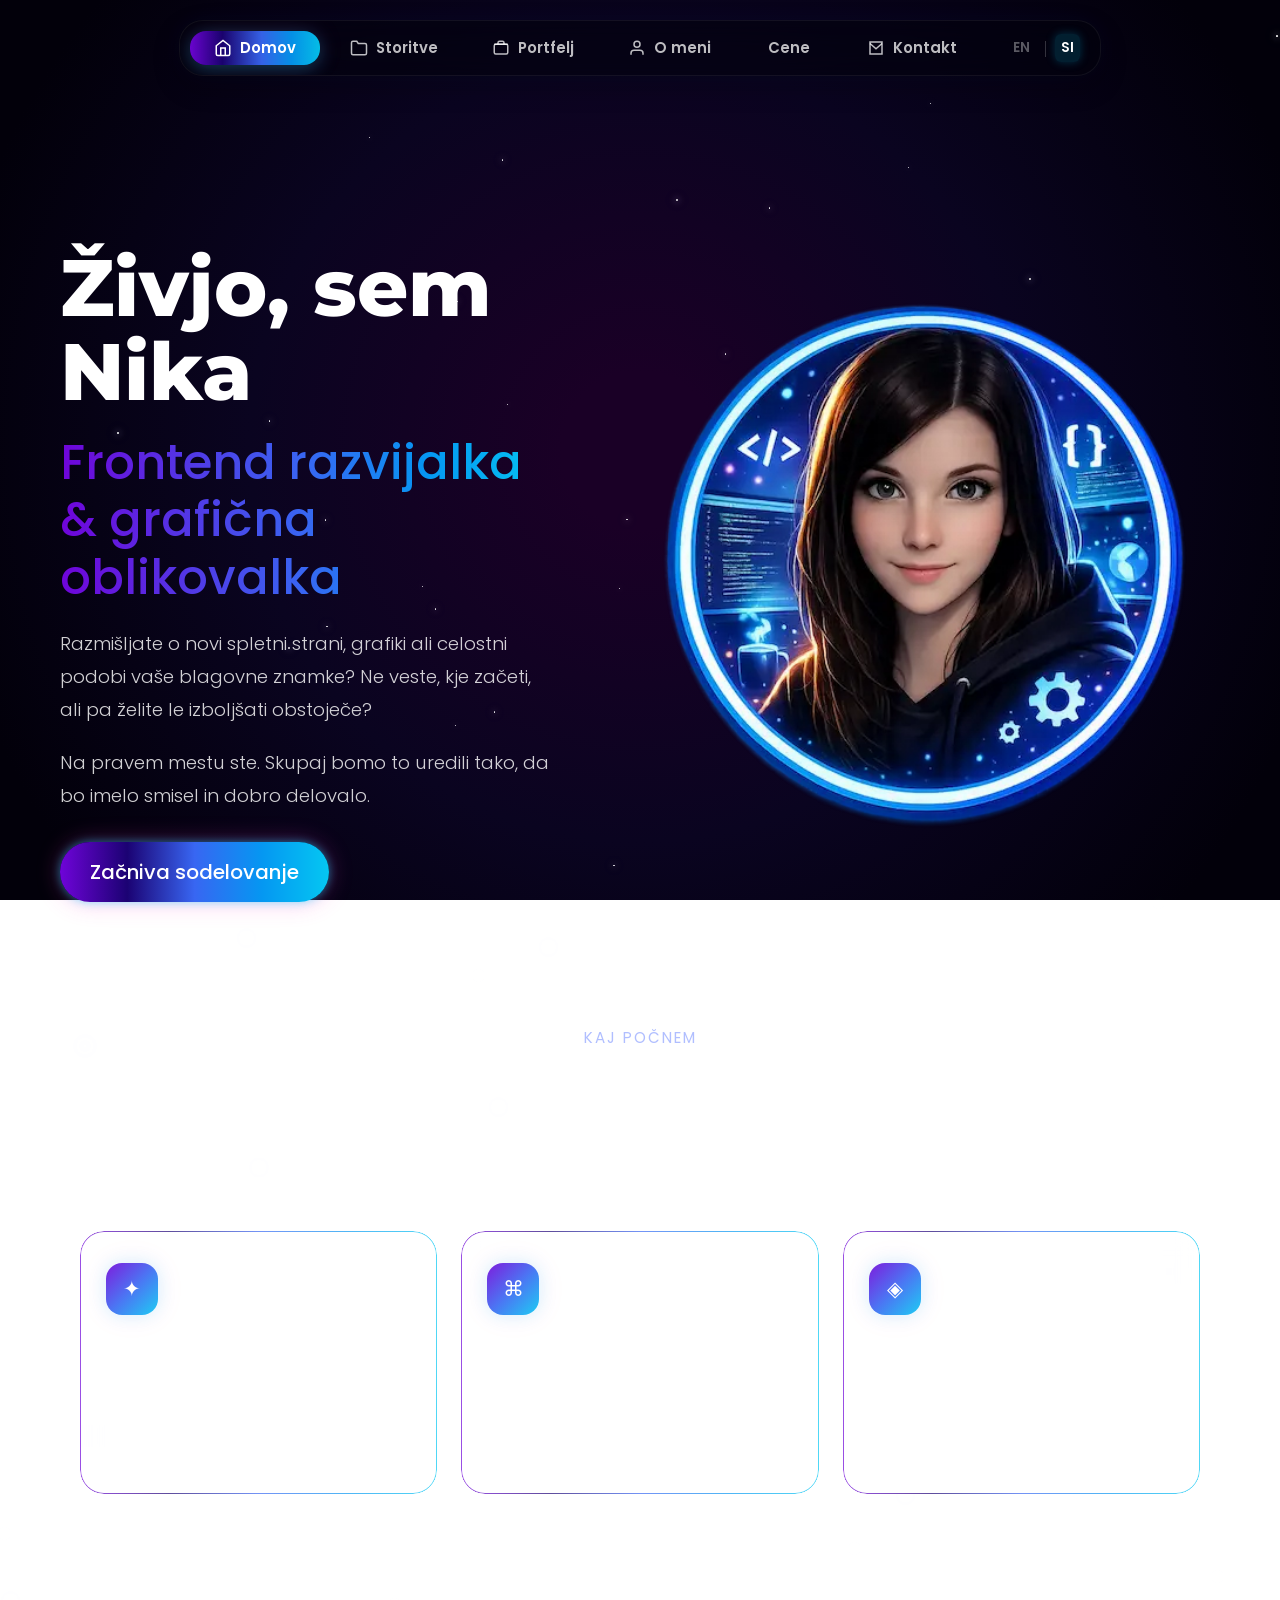
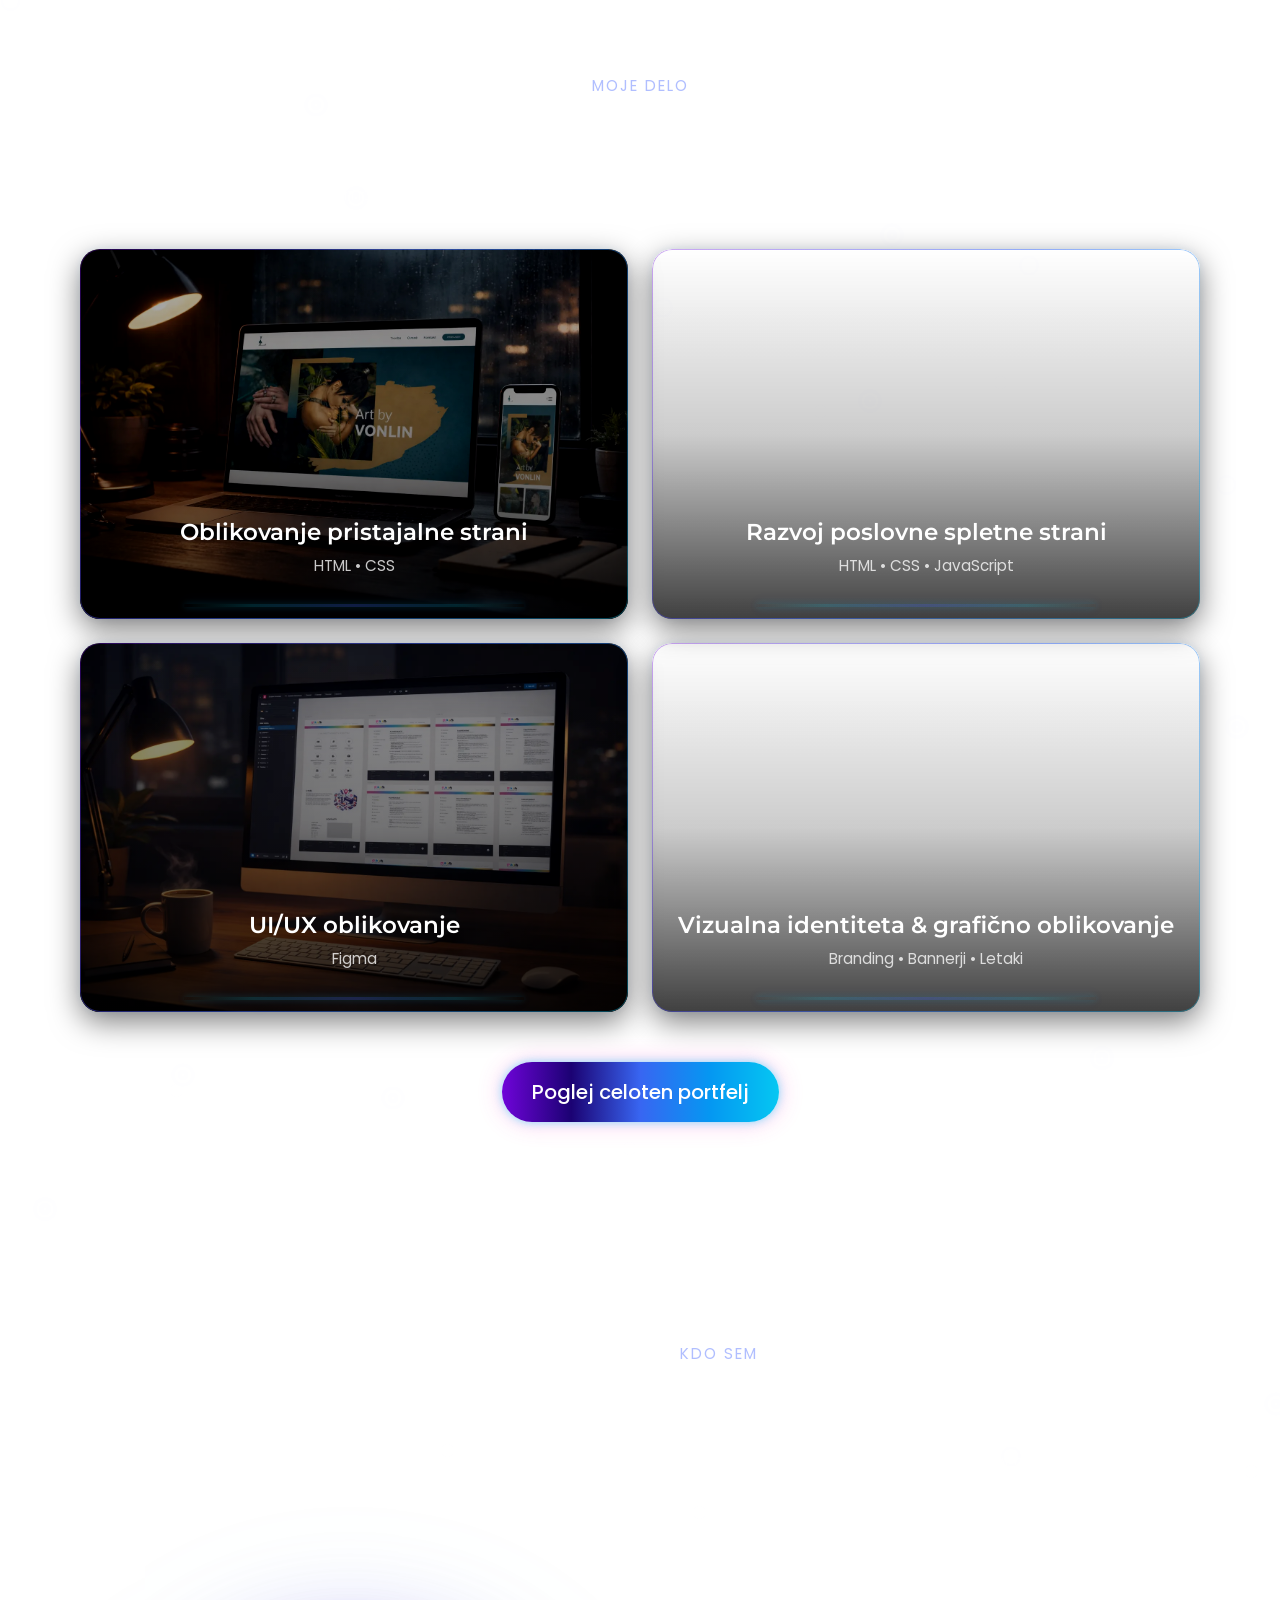
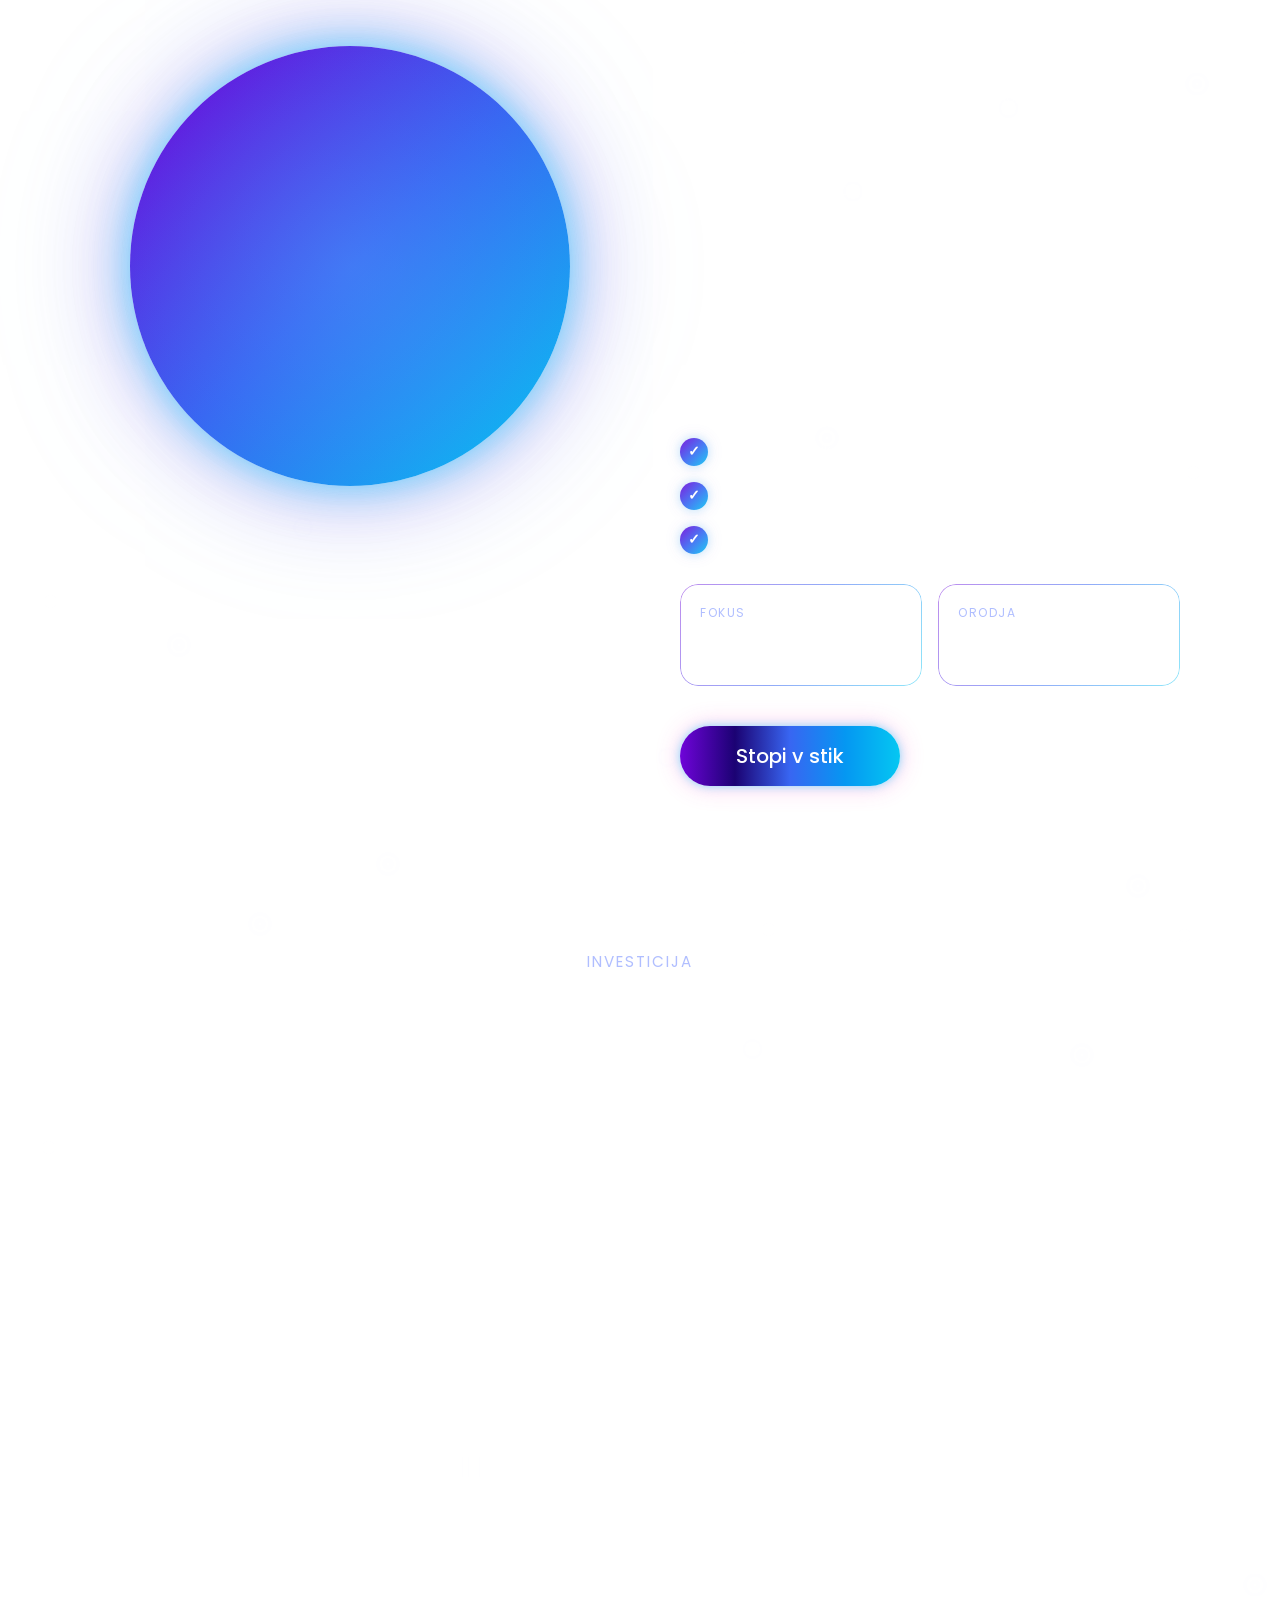
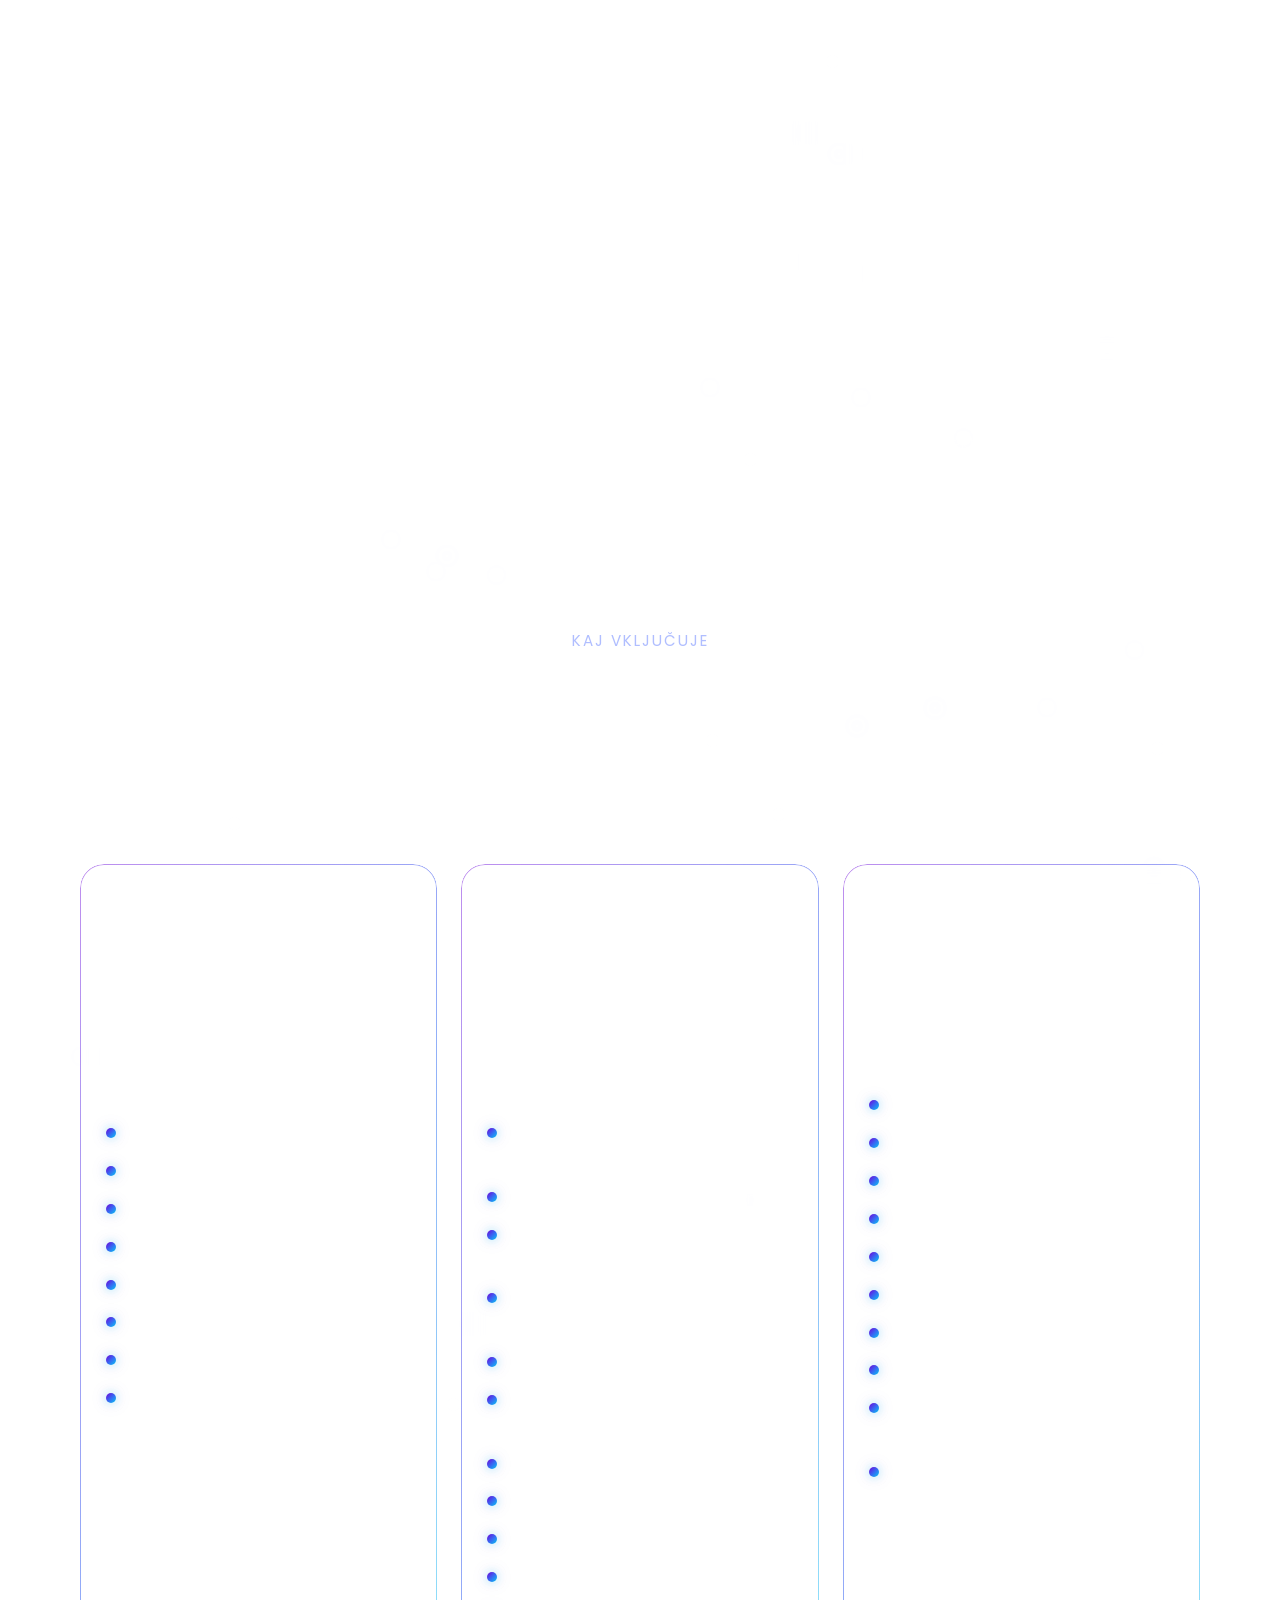
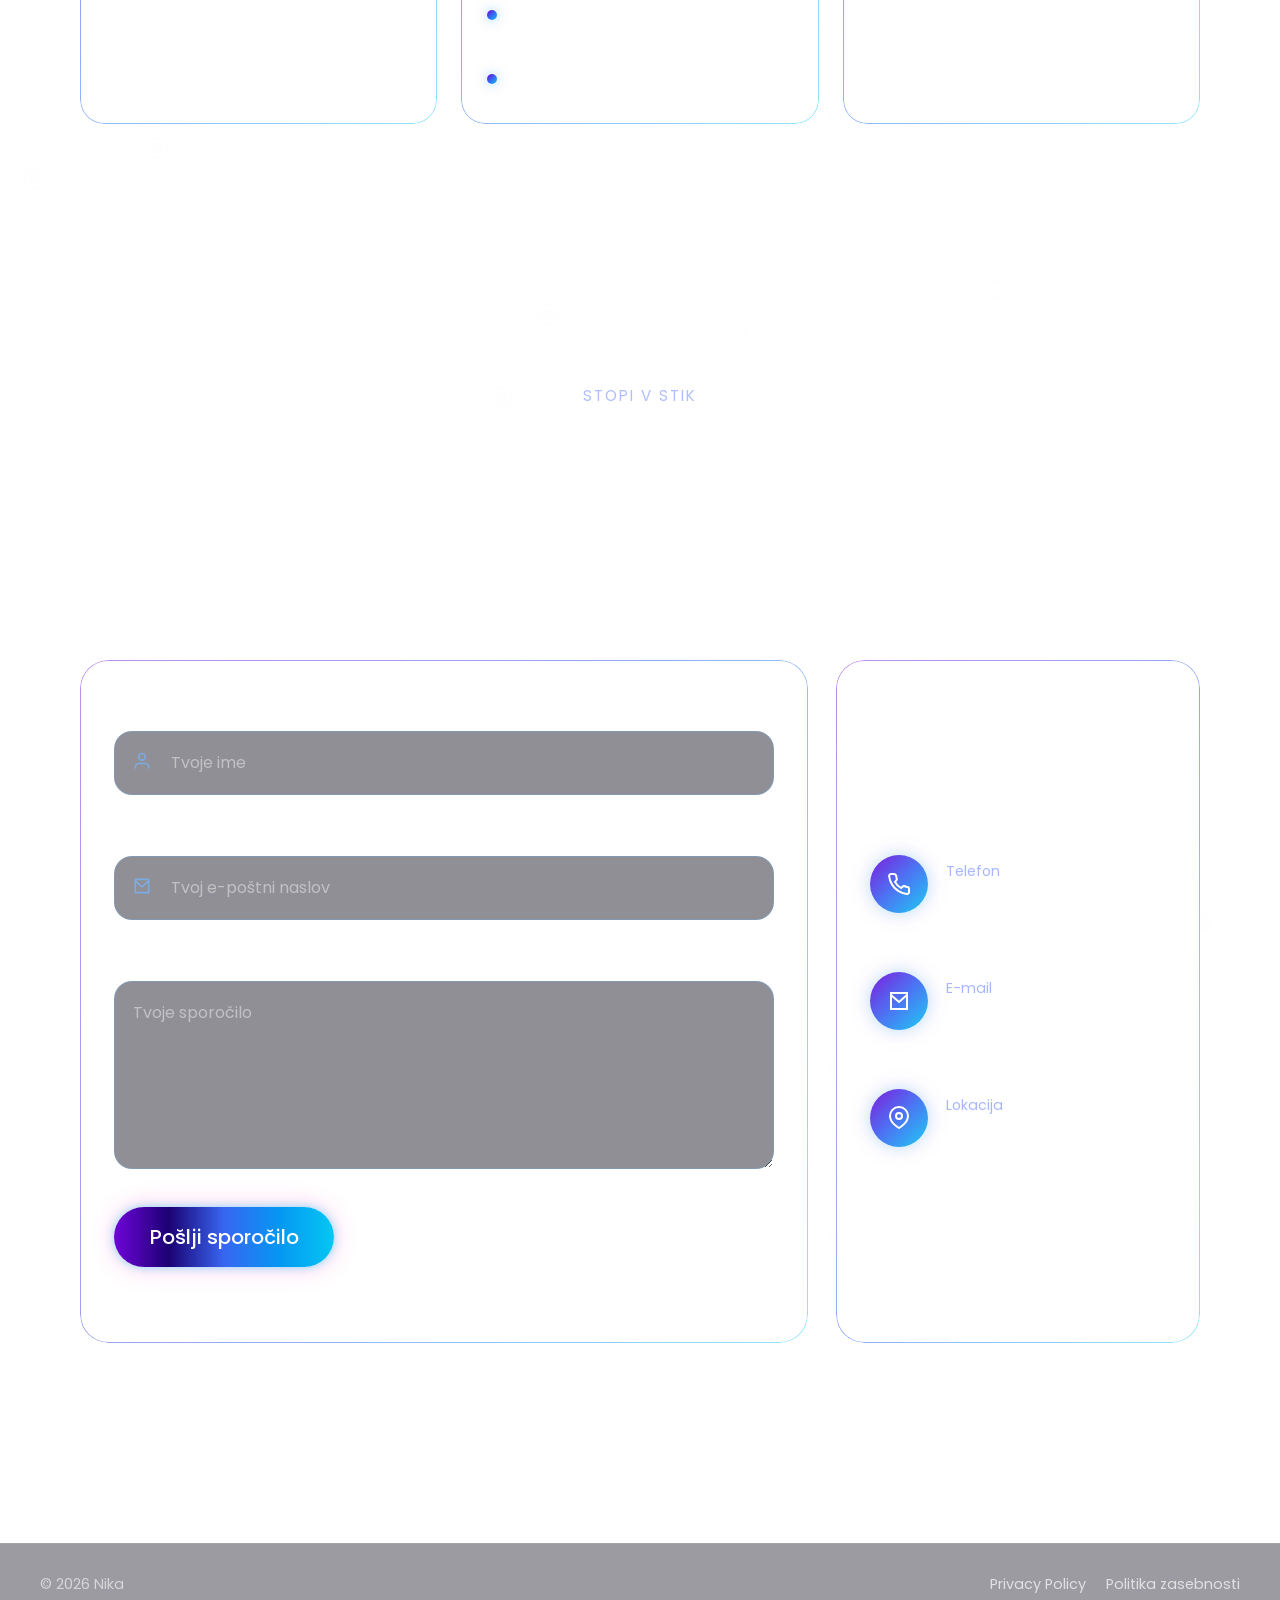
==== commit 9e5bb167: "added og image" ====
--- a/index.html
+++ b/index.html
@@ -8,6 +8,11 @@
 <link rel="icon" type="image/png" sizes="32x32" href="obrazky/favicon-32x32.png" />
 <link rel="icon" type="image/png" sizes="16x16" href="obrazky/favicon-16x16.png" />
     <meta name="author" content="Nika" />
+    <meta property="og:title" content="Nika Dev Studio | Graphic Design & Web Development" />
+<meta property="og:description" content="Frontend razvijalka in grafična oblikovalka, ki ustvarja moderne, odzivne spletne strani in vizualne rešitve." />
+<meta property="og:image" content="https://nikadevstudio.si/obrazky/Nika_og.jpg" />
+<meta property="og:url" content="https://nikadevstudio.si" />
+<meta property="og:type" content="website" />
 
     <title>Nika | Frontend razvijalka & grafična oblikovalka</title>
     <meta
